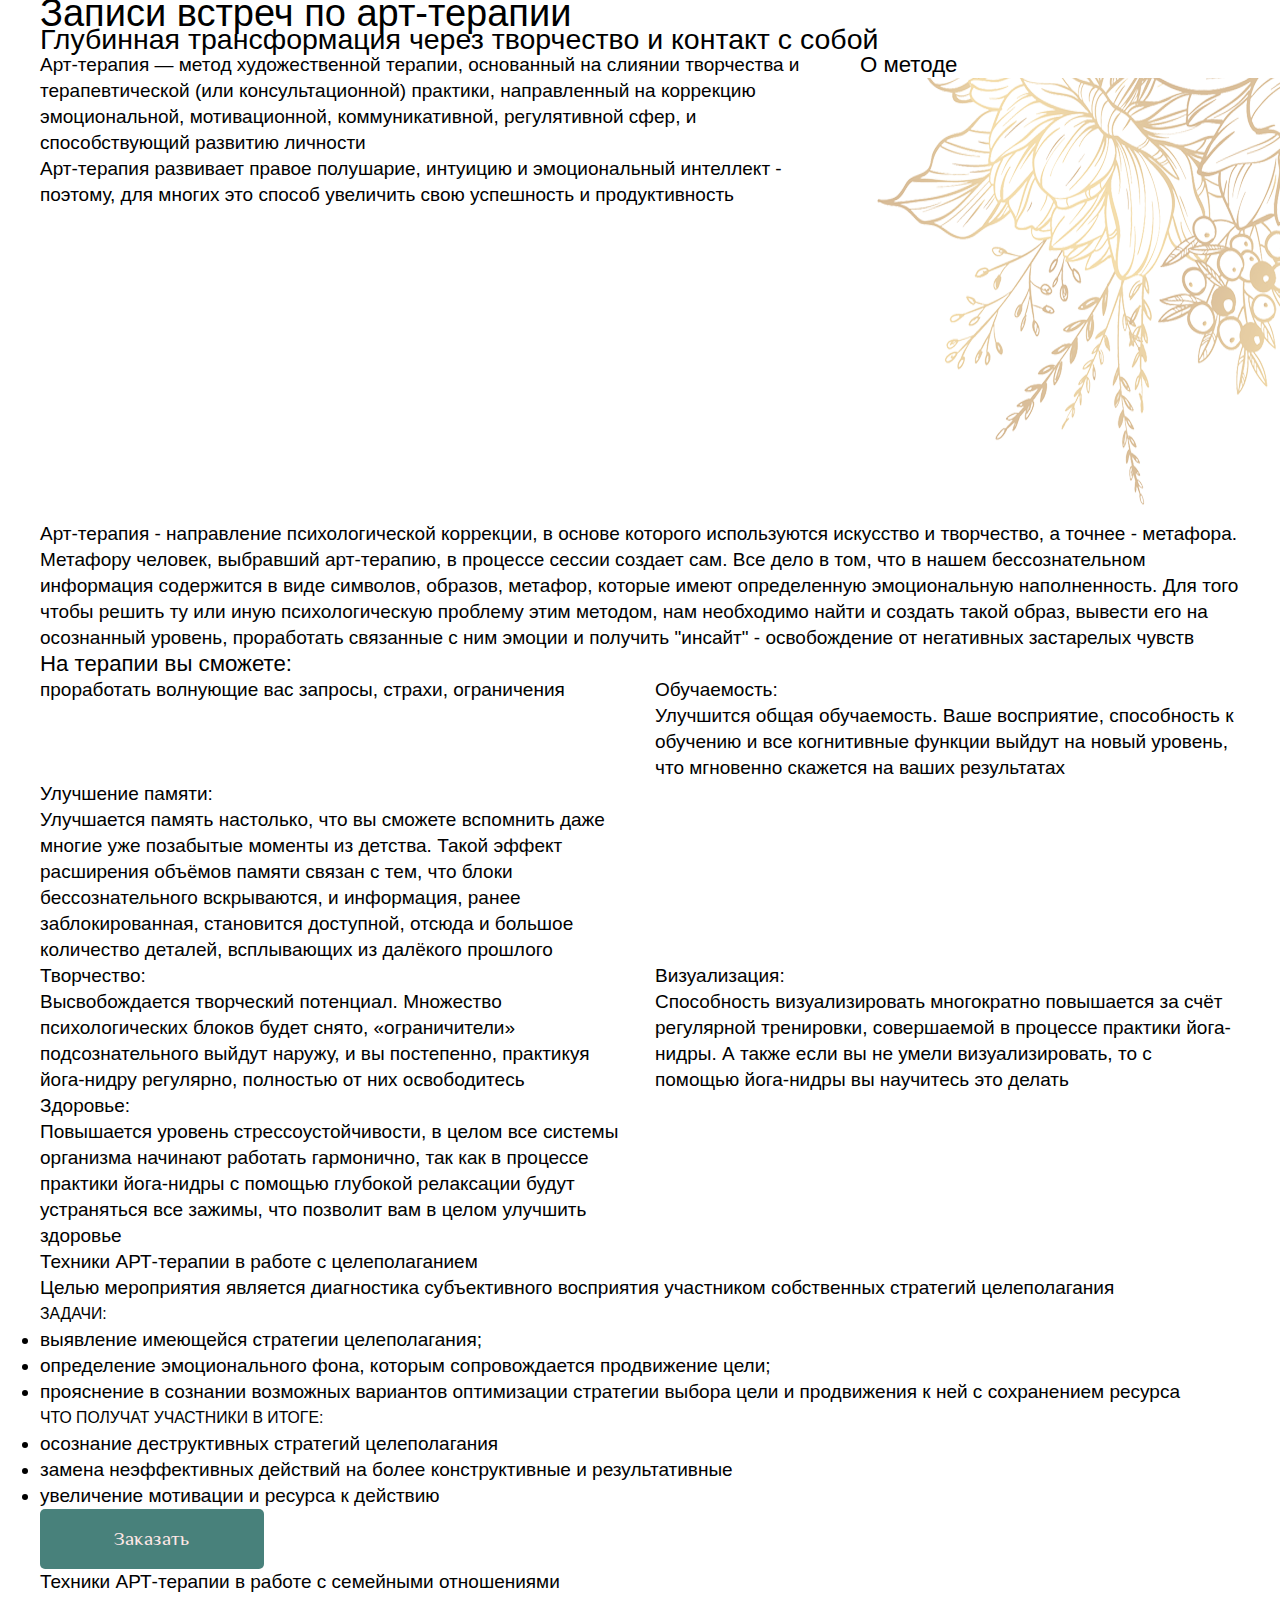
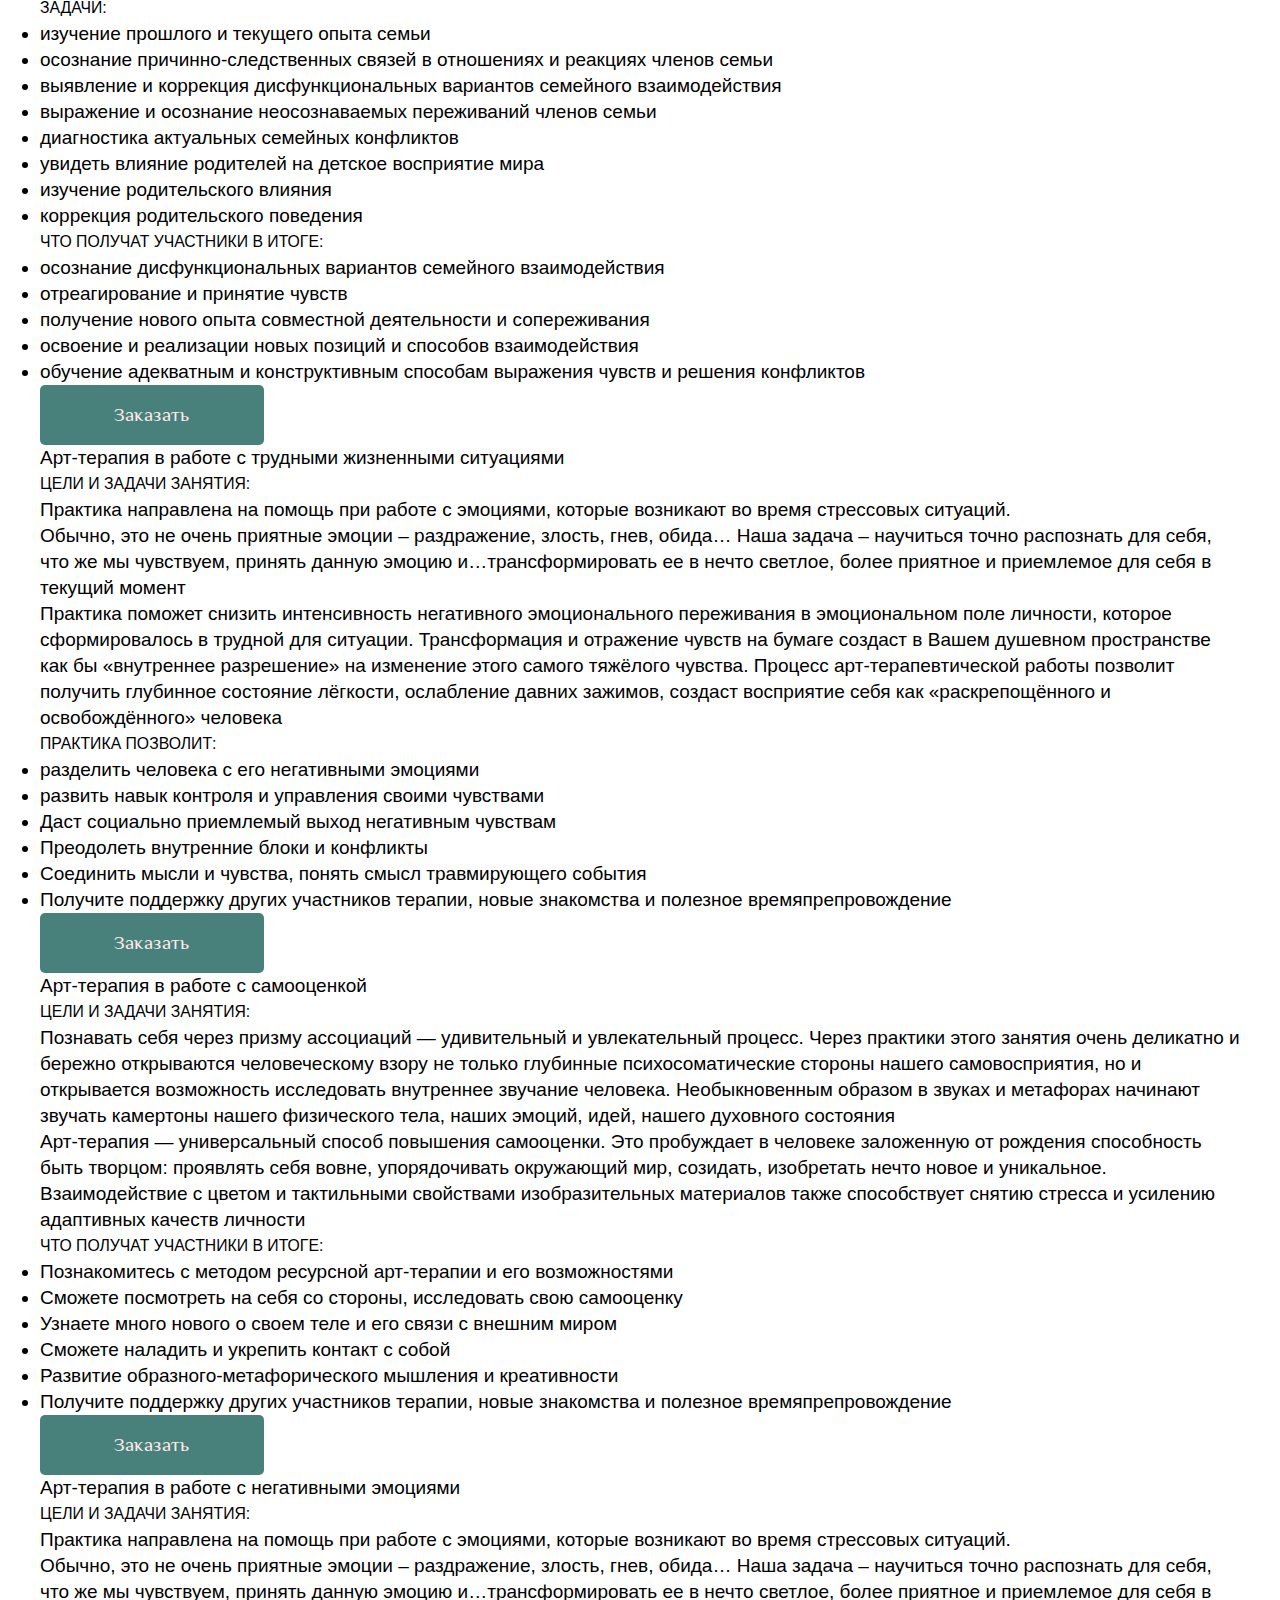
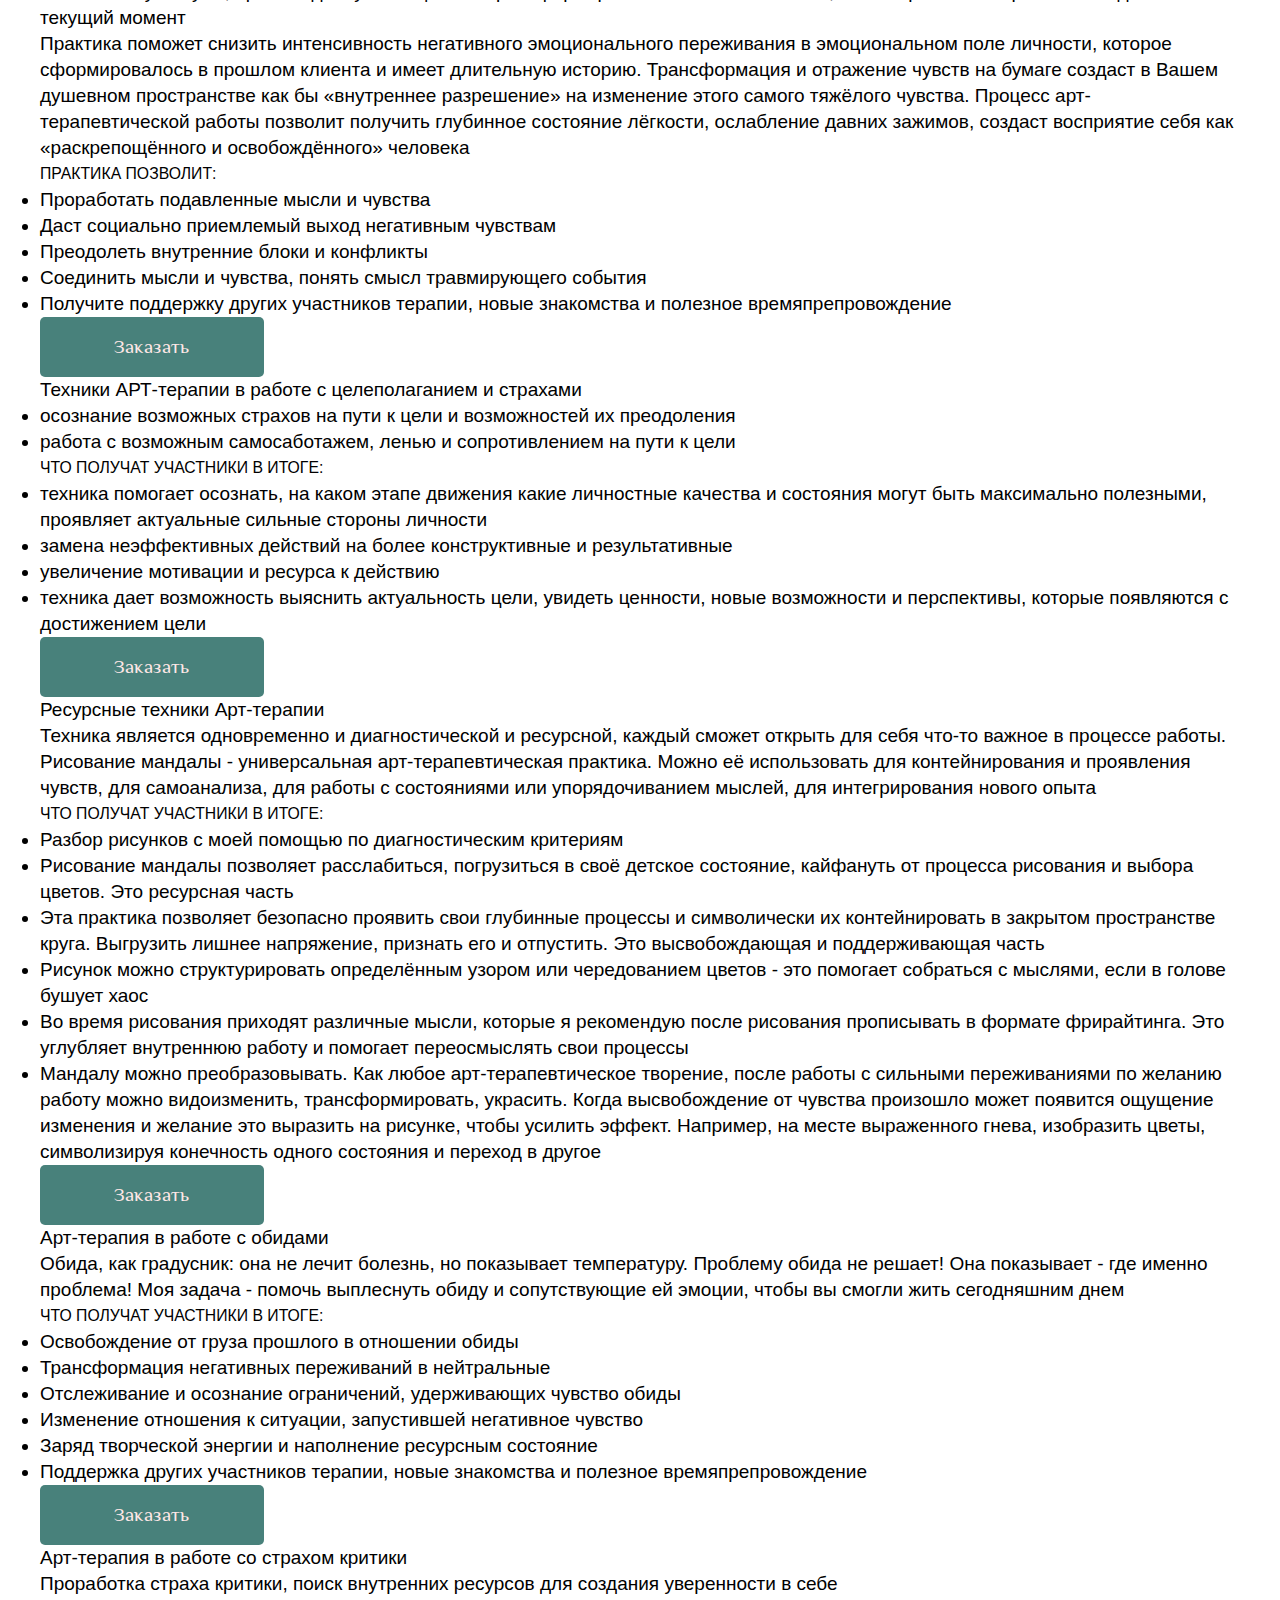
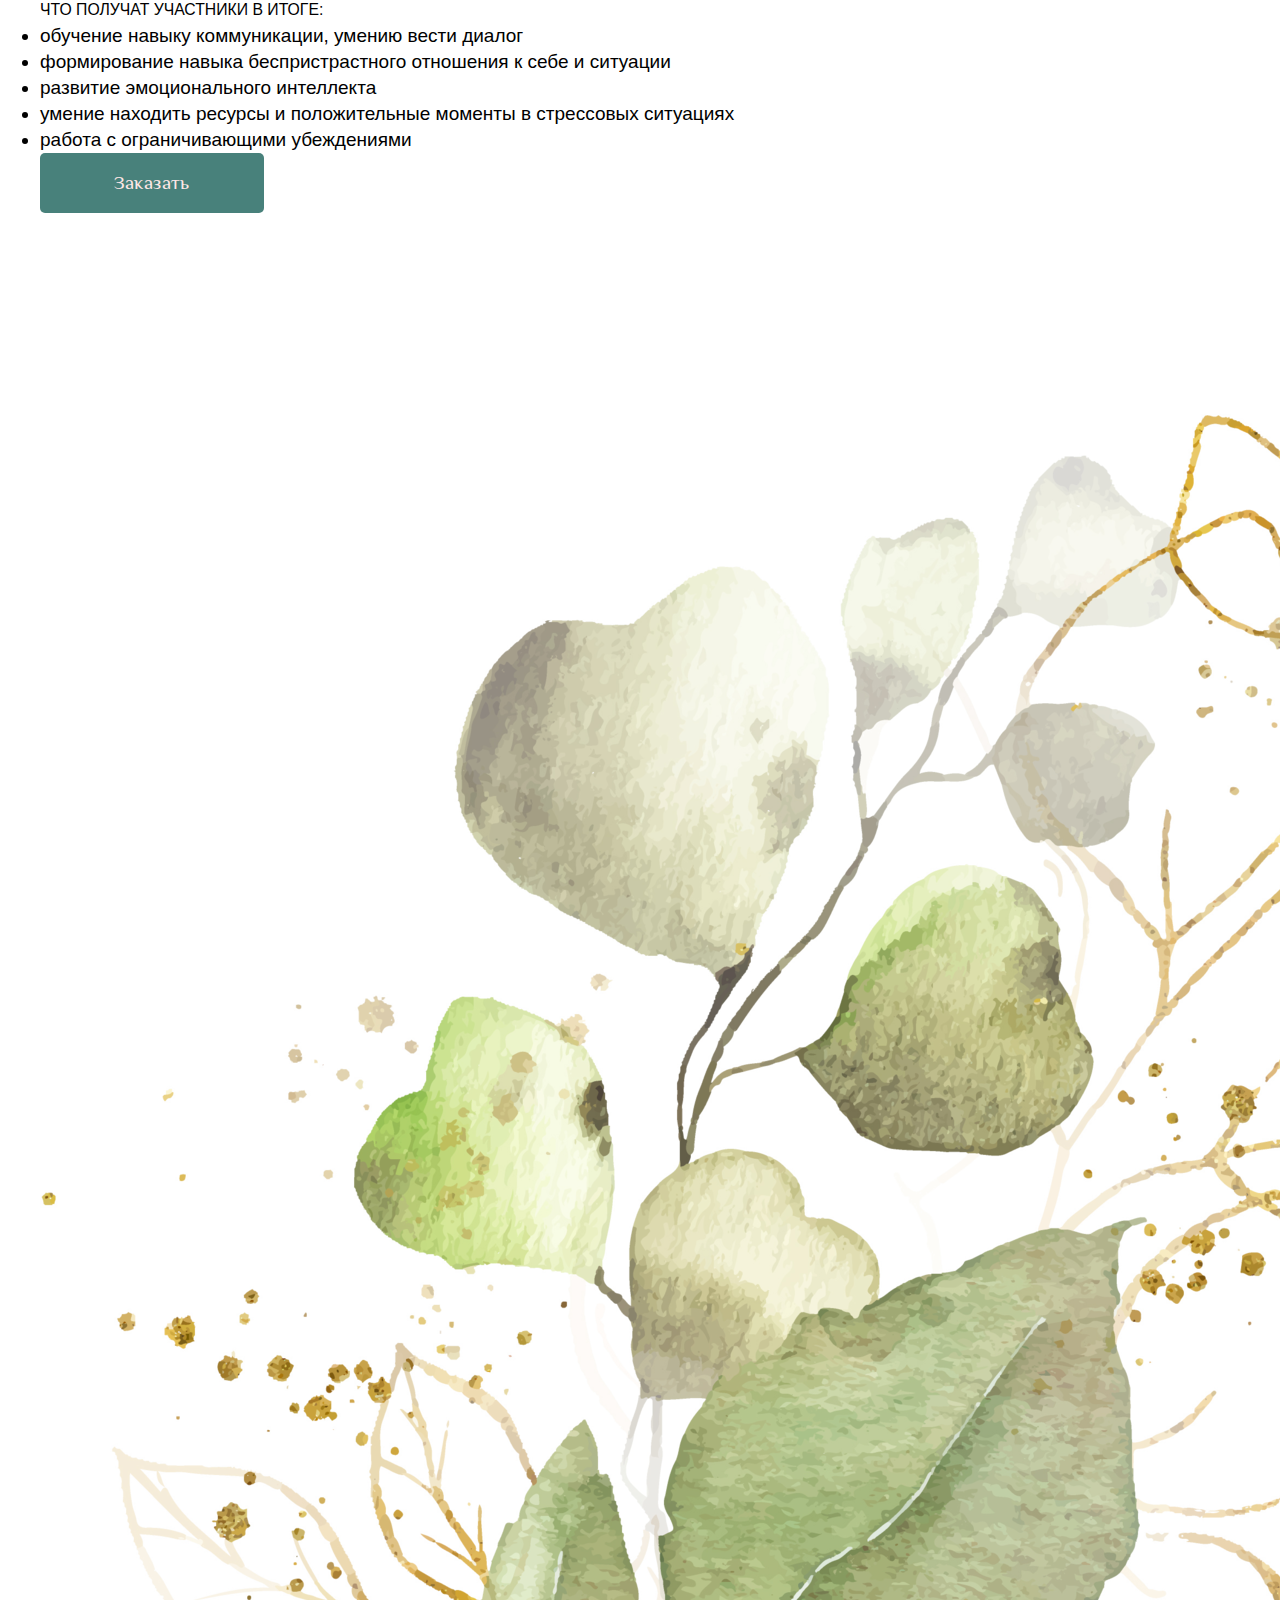
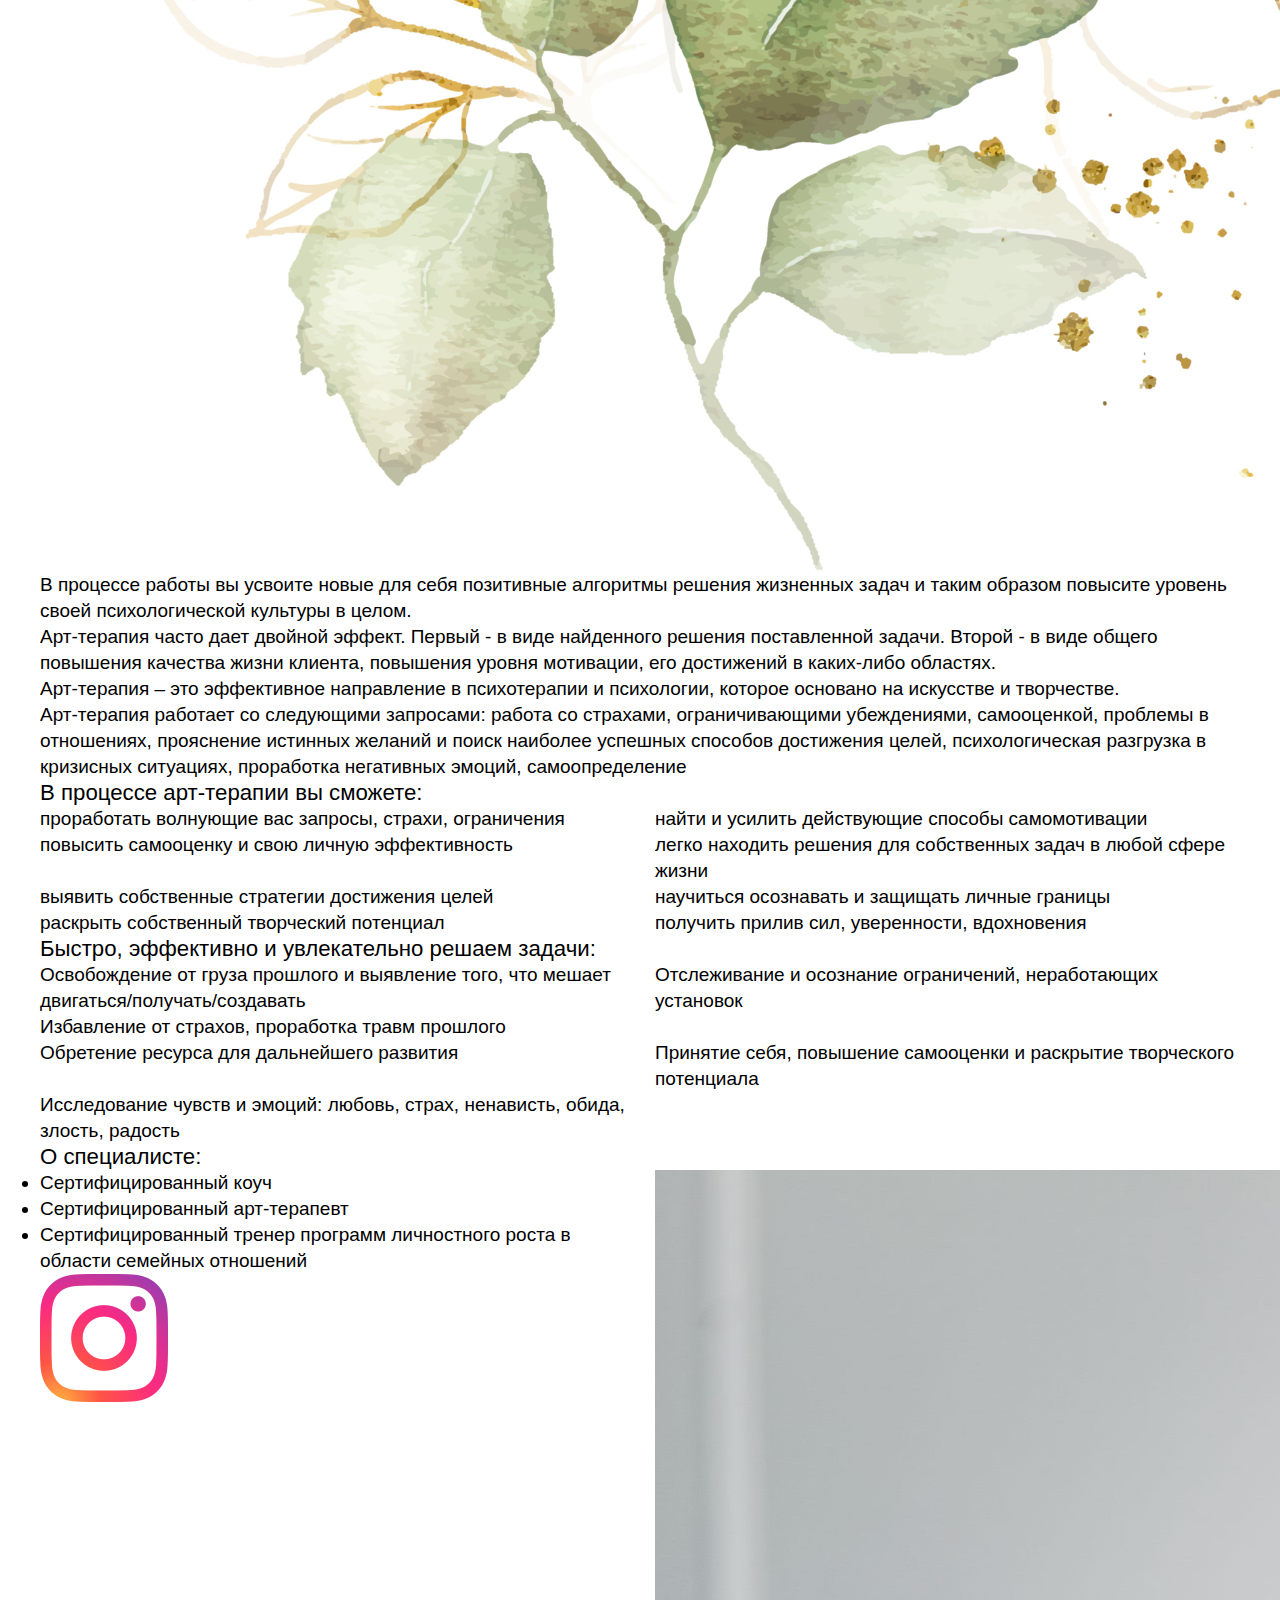
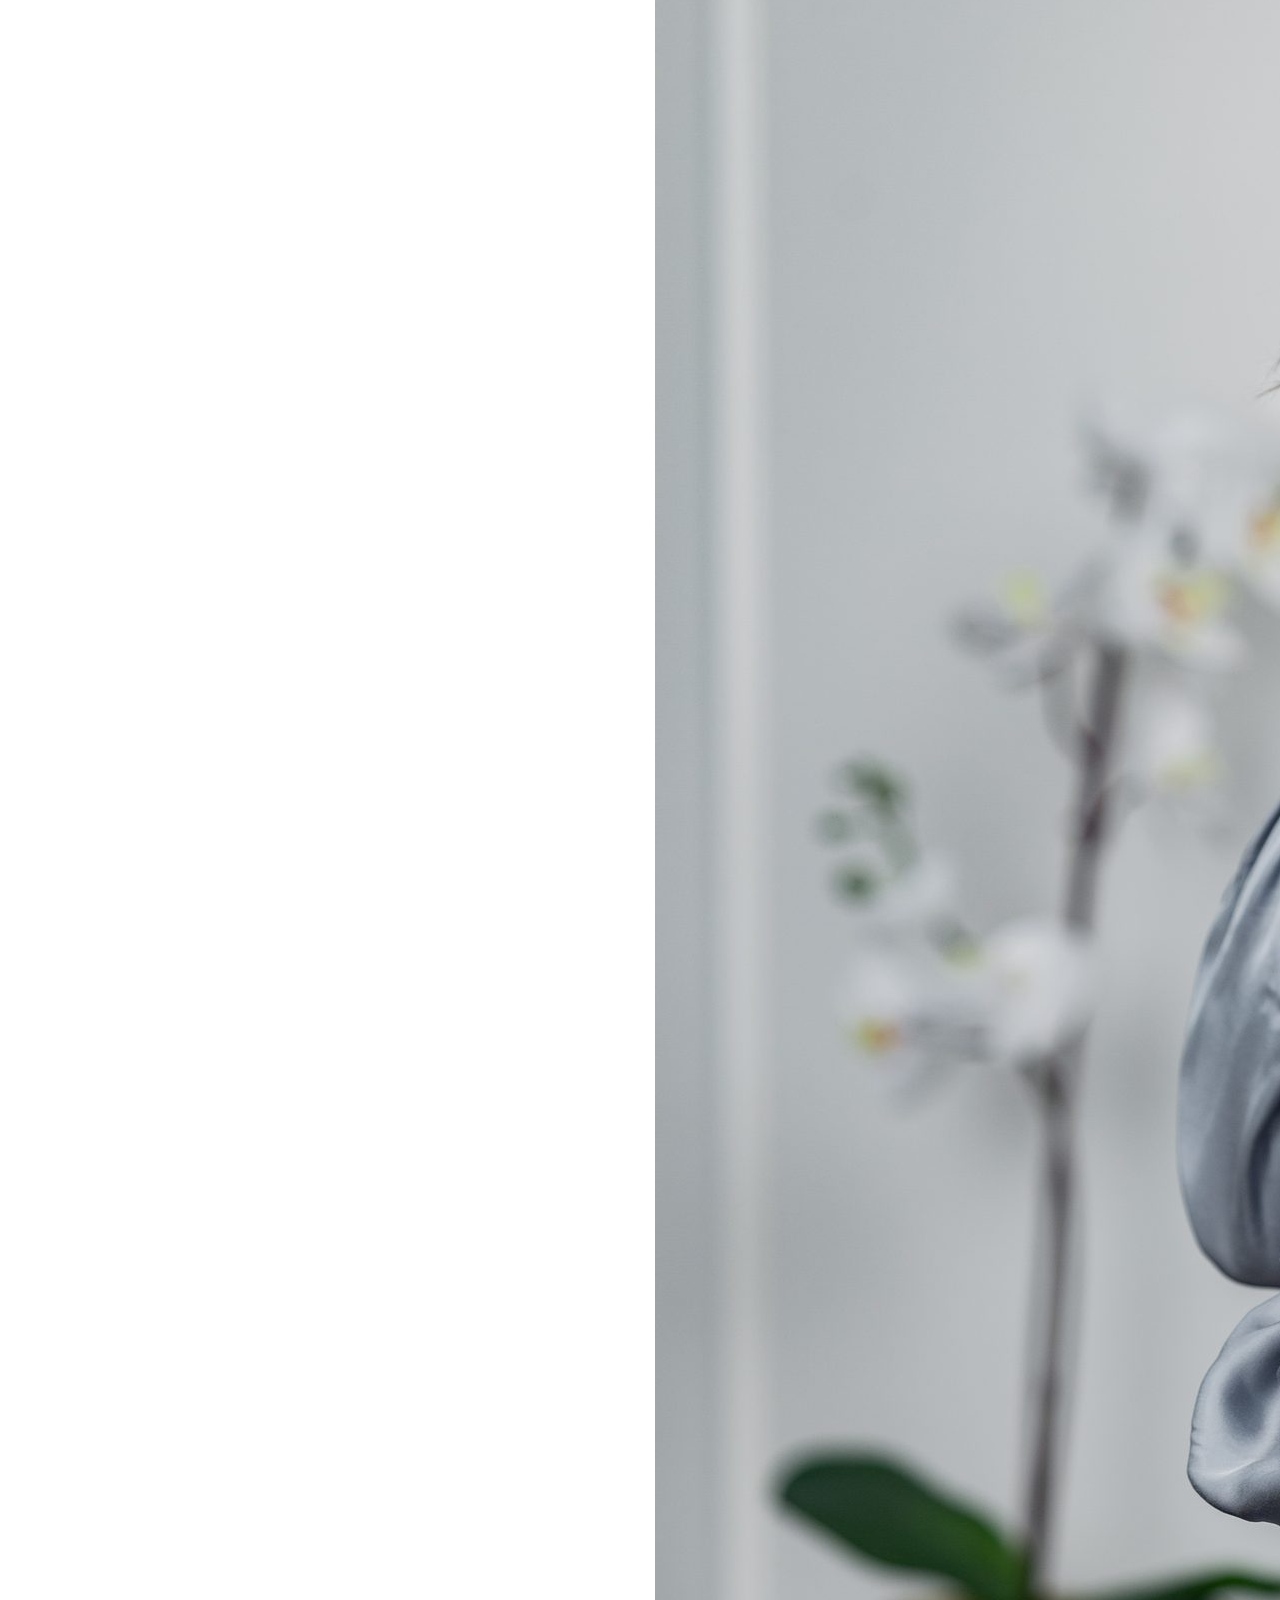
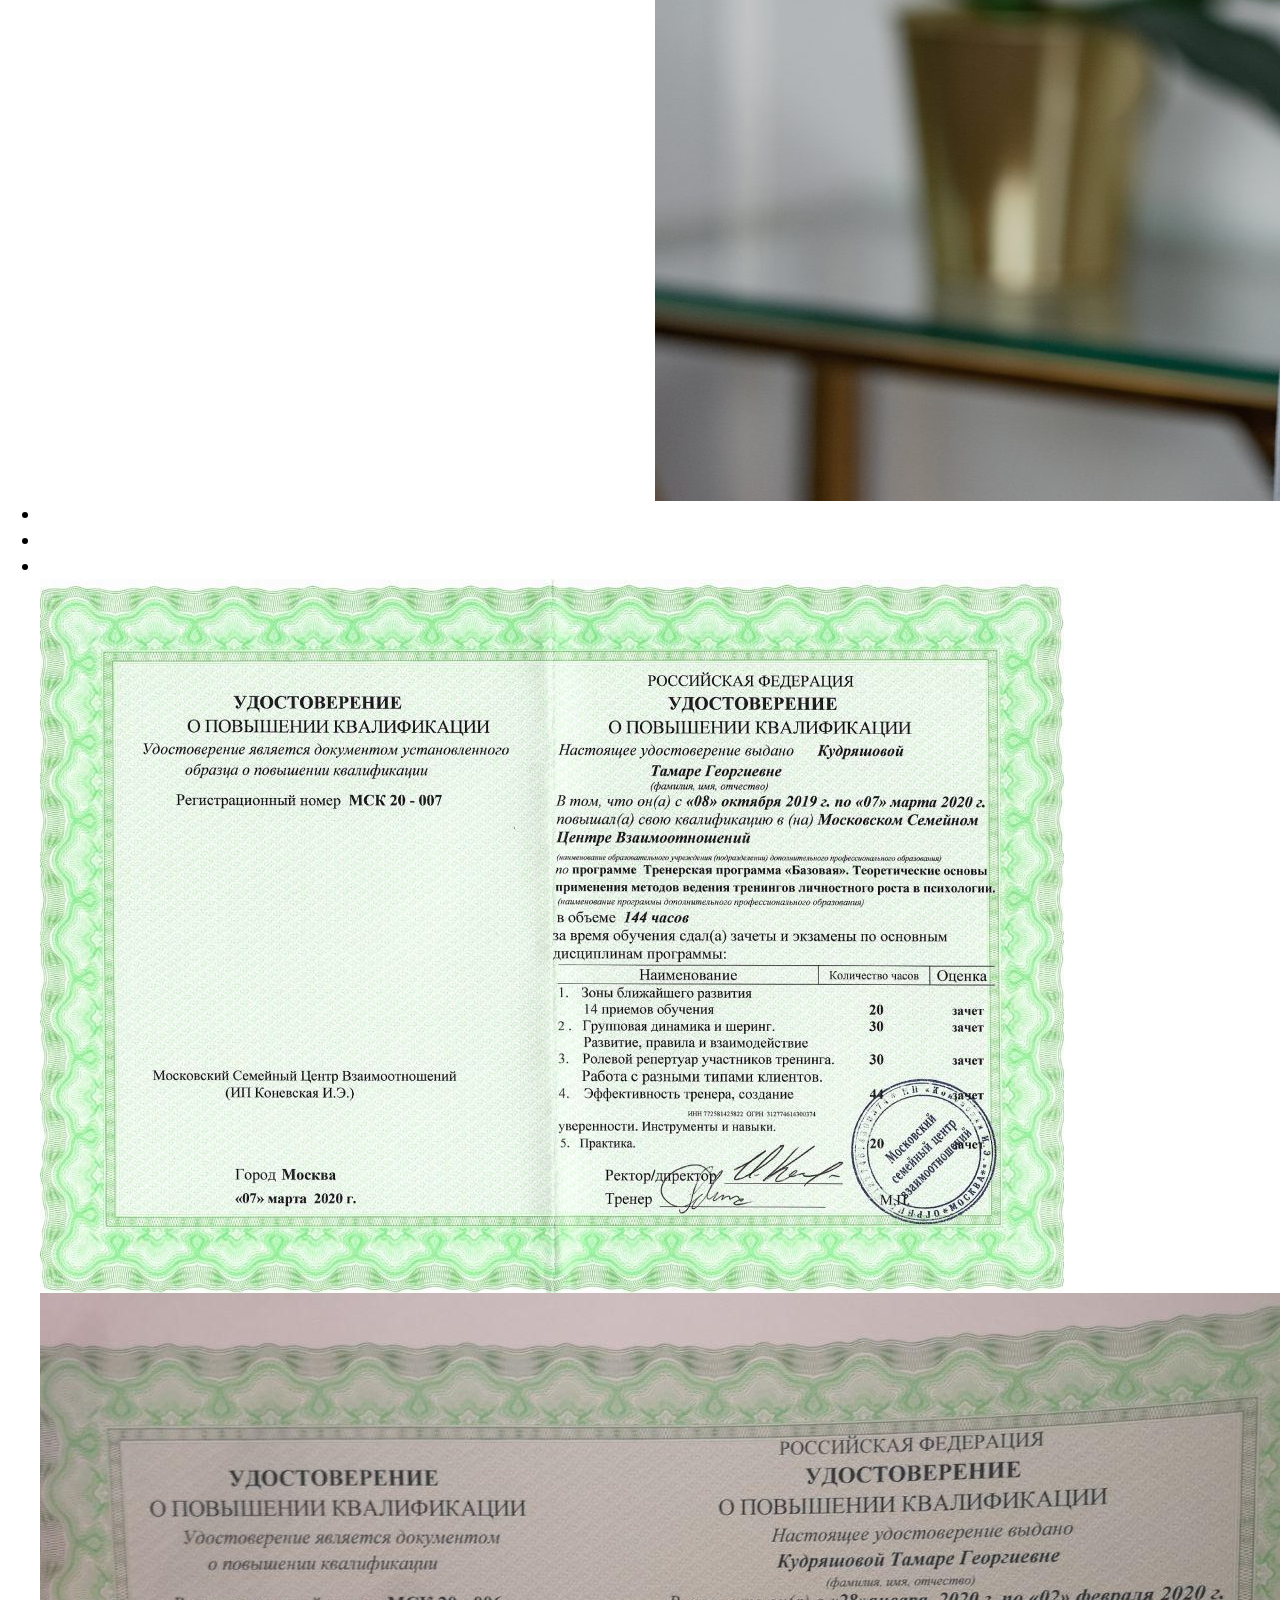
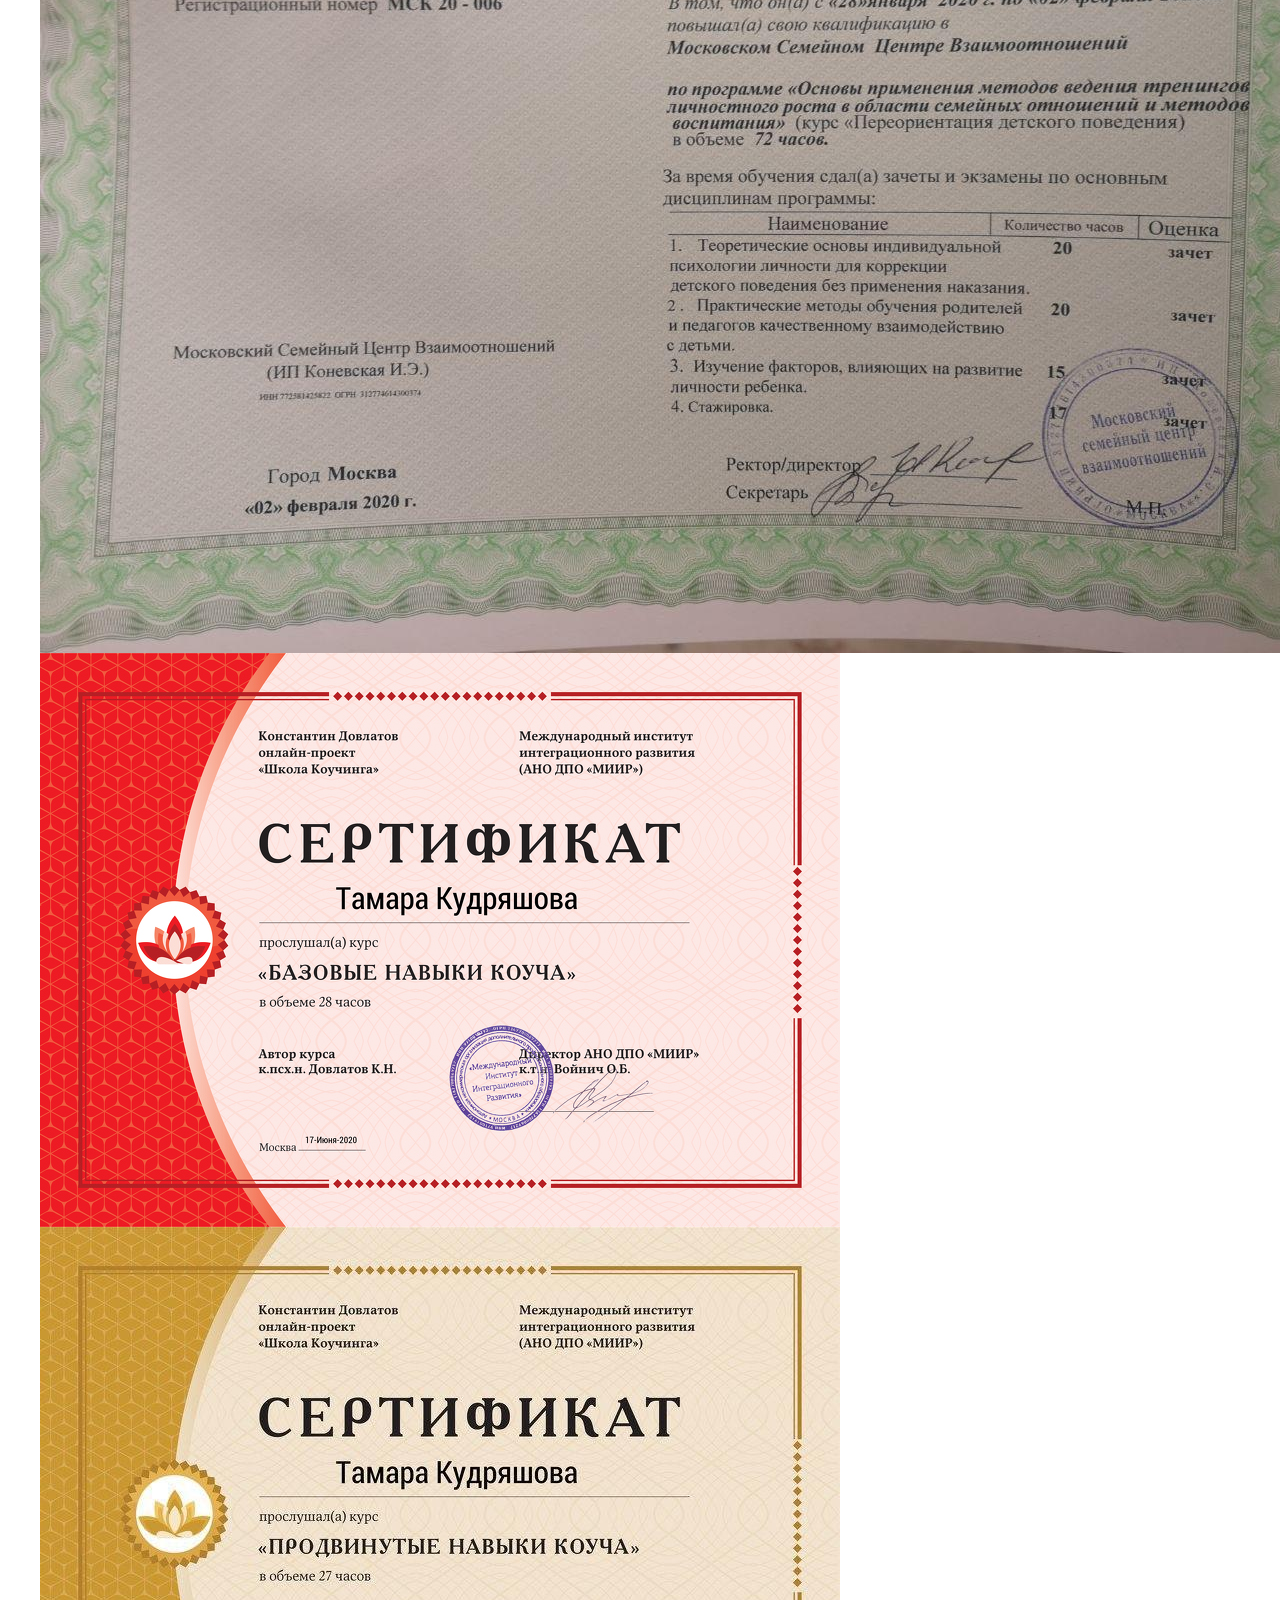
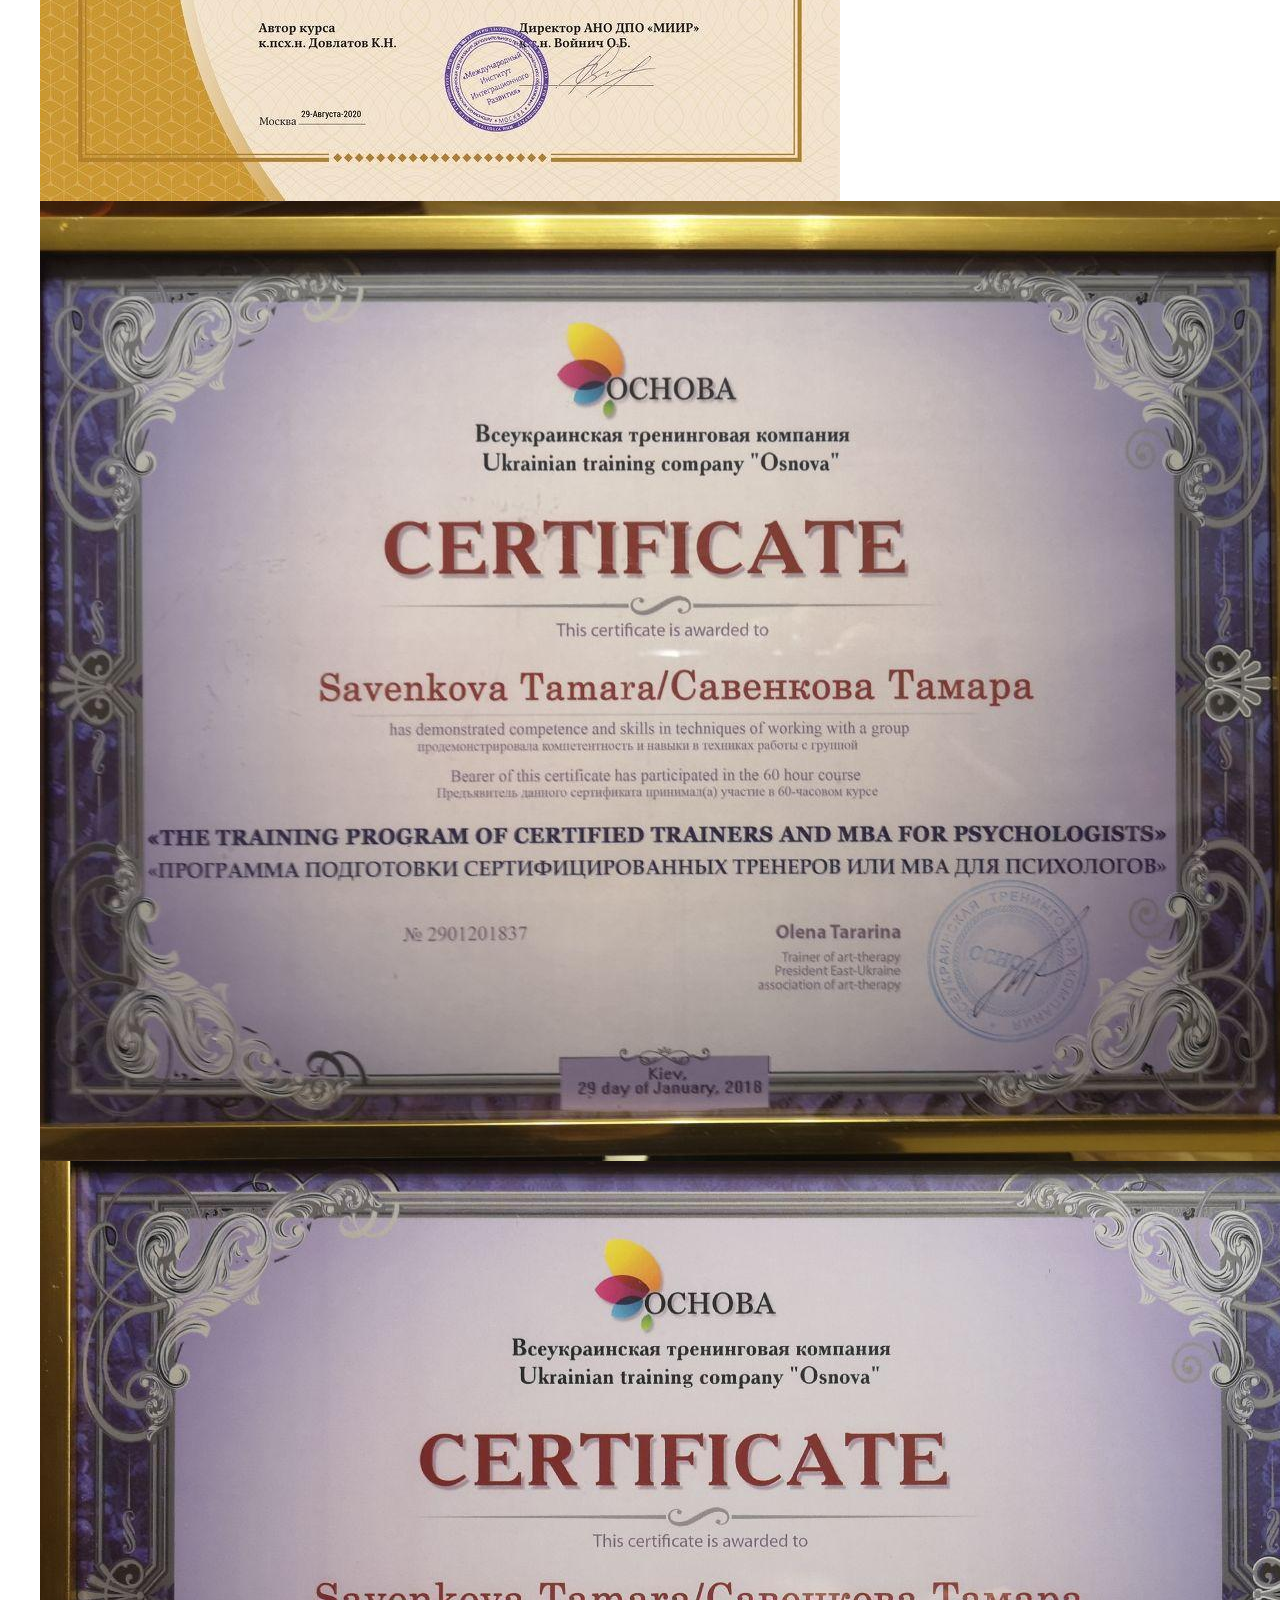
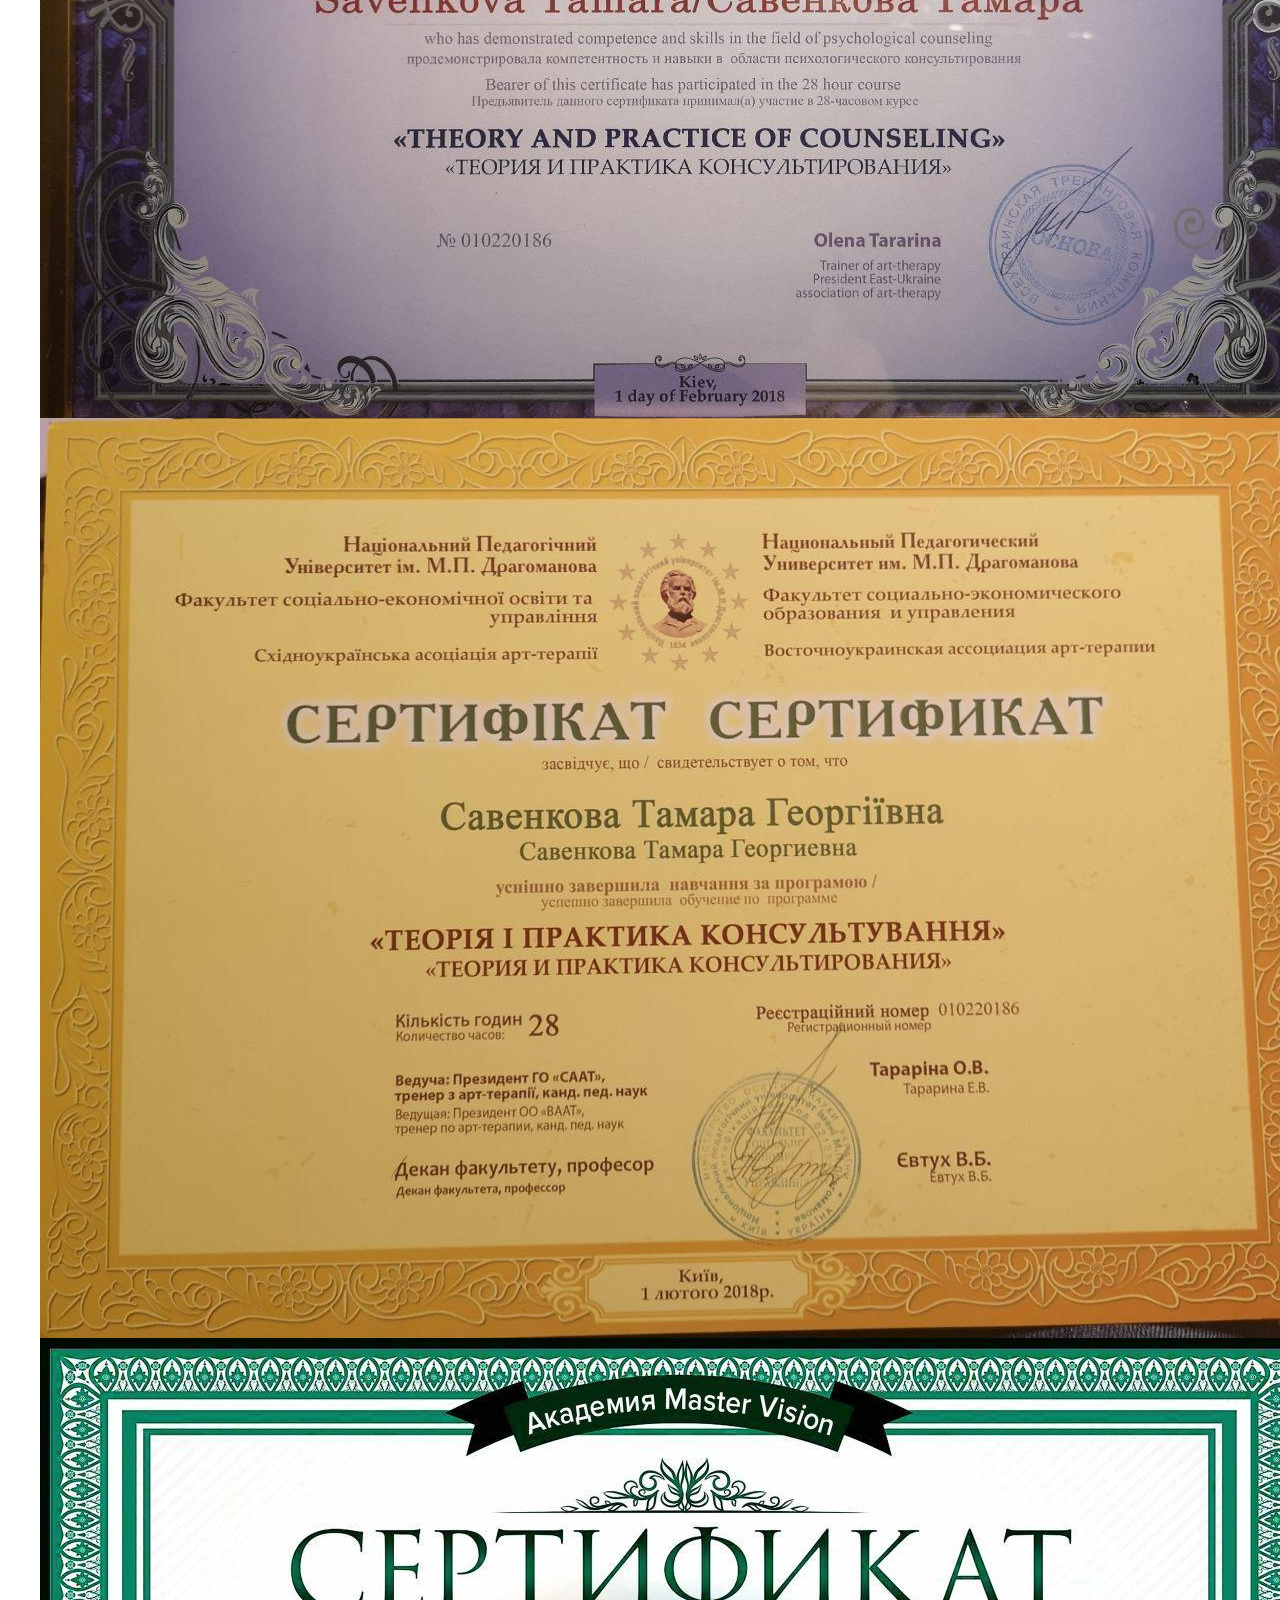
==== index.html @ d58f31d5 "prepearing" ====
<!DOCTYPE html>
<html lang="ru">
  <head>
    <meta charset="UTF-8">
    <meta name="viewport" content="width=device-width, initial-scale=1.0">
    <meta http-equiv="X-UA-Compatible" content="ie=edge">
    <meta name="referrer" content="no-referrer-when-downgrade">
    <meta property="og:url" content="https://mv-centr.ru/">
    <meta property="og:title" content="«Записи встреч по арт-терапии»">
    <meta property="og:description" content="Глубинная трансформация через творчество и контакт с собой">
    <meta property="og:image" content="https://mv-centr.ru/img/banner.jpg">
    <meta property="fb:app_id" content="257953674358265">
    <meta property="fb: app_id" content="588467178666561">
    <meta name="interkassa-verification" content="6841d602ffc944d88af0b65197d115f2">
    <title>«Записи встреч по арт-терапии». Глубинная трансформация через творчество и контакт с собой</title>
    <link rel="apple-touch-icon" href="favicon.svg">
    <link rel="apple-touch-icon" sizes="76x76" href="favicon.svg">
    <link rel="apple-touch-icon" sizes="120x120" href="favicon.svg">
    <link rel="apple-touch-icon" sizes="152x152" href="favicon.svg">
    <link rel="icon" type="image/x-icon" href="favicon.ico">
    <link rel="shortcut icon" type="image/x-icon" href="favicon.png">
    <link rel="stylesheet" href="css/styles.min.css">
    <!-- AutoWebOffice counter -->
    <script type="text/javascript">if (awoUtmData === undefined) {var awoUtmData = awoUtmData || {};awoUtmData['subdomain'] = 'mvcentr';(function() {var d = document.createElement('script'); d.type = 'text/javascript'; d.async = true;d.src = ('https:' == document.location.protocol ? 'https://' : 'http://') + 'mvcentr.autoweboffice.ru/js/utm.js';var s = document.getElementsByTagName('script')[0]; s.parentNode.insertBefore(d, s);})();}</script>
    <!-- /AutoWebOffice counter -->
    <!-- Global site tag (gtag.js) - Google Analytics -->
    <script async src="https://www.googletagmanager.com/gtag/js?id=UA-130434463-1"></script>
    <script>window.dataLayer = window.dataLayer || []; function gtag(){dataLayer.push(arguments);} gtag('js', new Date()); gtag('config', 'UA-130434463-1');</script>
     <!-- Facebook Pixel Code -->
    <script>!function(f,b,e,v,n,t,s){if(f.fbq)return;n=f.fbq=function(){n.callMethod?n.callMethod.apply(n,arguments):n.queue.push(arguments)};if(!f._fbq)f._fbq=n;n.push=n;n.loaded=!0;n.version='2.0';n.queue=[];t=b.createElement(e);t.async=!0;t.src=v;s=b.getElementsByTagName(e)[0];s.parentNode.insertBefore(t,s)}(window,document,'script','https://connect.facebook.net/en_US/fbevents.js');fbq('init', '133020724701579');fbq('track', 'PageView');</script>
    <noscript><img height="1" width="1" style="display:none" src="https://www.facebook.com/tr?id=133020724701579&ev=PageView&noscript=1"></noscript>
    <!-- End Facebook Pixel Code -->
    <!-- Put this script tag to the <head> of your page -->
    <script type="text/javascript" src="https://vk.com/js/api/openapi.js?167"></script>
    <script type="text/javascript">VK.init({apiId: 7324995, onlyWidgets: true});</script>
  </head>
  <body>
    <!-- Yandex.Metrika counter -->
    <script type="text/javascript">(function(m,e,t,r,i,k,a){m[i]=m[i]||function(){(m[i].a=m[i].a||[]).push(arguments)}; m[i].l=1*new Date();k=e.createElement(t),a=e.getElementsByTagName(t)[0],k.async=1,k.src=r,a.parentNode.insertBefore(k,a)}) (window, document, "script", "https://mc.yandex.ru/metrika/tag.js", "ym"); window.mainMetrikaId = 56399242; ym(window.mainMetrikaId , "init", { clickmap:true, trackLinks:true, accurateTrackBounce:true, webvisor:true,ecommerce:"dataLayer"});</script>
    <noscript>
      <div><img src="https://mc.yandex.ru/watch/56399242" style="position:absolute; left:-9999px;" alt=""></div>
    </noscript><!-- /Yandex.Metrika counter -->
    <div class="wrapper">
      <section id="main">
        <div class="container">
          <div class="main-info">
            <h1 class="main-title">Записи встреч по арт-терапии</h1>
            <h2 class="main-subtitle">Глубинная трансформация через творчество и контакт с собой</h2><a class="down" href="#about"></a>
          </div>
        </div>
      </section>
      <section id="about">
        <div class="container">
          <div class="row">
            <div class="col-md-4 col-md-push-8">
              <div class="about-title-set">
                <h3 class="about-set-title">О методе</h3><img class="about-set-img" src="img/images/about.png" alt="Цветочки"/>
              </div>
            </div>
            <div class="col-md-8 col-md-pull-4">
              <p class="general-text"><span>Арт-терапия </span>— метод художественной терапии, основанный на слиянии творчества и терапевтической (или консультационной) практики, направленный на коррекцию эмоциональной, мотивационной, коммуникативной, регулятивной сфер, и способствующий развитию личности</p>
              <p class="general-text">Арт-терапия развивает правое полушарие, интуицию и эмоциональный интеллект - поэтому, для многих это способ увеличить свою успешность и продуктивность</p>
            </div>
          </div>
          <div class="row">
            <div class="col-md-12">
              <p class="general-text">Арт-терапия - направление психологической коррекции, в основе которого используются искусство и творчество, а точнее - метафора. Метафору человек, выбравший арт-терапию, в процессе сессии создает сам. Все дело в том, что в нашем бессознательном информация содержится в виде символов, образов, метафор, которые имеют определенную эмоциональную наполненность. Для того чтобы решить ту или иную психологическую проблему этим методом, нам необходимо найти и создать такой образ, вывести его на осознанный уровень, проработать связанные с ним эмоции и получить "инсайт" - освобождение от негативных застарелых чувств</p>
            </div>
          </div>
        </div>
      </section>
      <section id="can">
        <div class="container">
          <h3 class="general-title">На терапии вы сможете:</h3>
          <div class="row">
                  <div class="col-md-6">
                    <div class="can-item can-item-1">
                      <p class="can-item-text">проработать волнующие вас запросы, страхи, ограничения</p>
                    </div>
                  </div>
                  <div class="col-md-6">
                    <div class="can-item can-item-2">
                      <h4 class="can-item">Обучаемость:</h4>
                      <p class="can-item-text">Улучшится общая обучаемость. Ваше восприятие, способность к обучению и все когнитивные функции выйдут на новый уровень, что мгновенно скажется на ваших результатах</p>
                    </div>
                  </div>
                  <div class="col-md-6">
                    <div class="can-item can-item-3">
                      <h4 class="can-item">Улучшение памяти:</h4>
                      <p class="can-item-text">Улучшается память настолько, что вы сможете вспомнить даже многие уже позабытые моменты из детства. Такой эффект расширения объёмов памяти связан с тем, что блоки бессознательного вскрываются, и информация, ранее заблокированная, становится доступной, отсюда и большое количество деталей, всплывающих из далёкого прошлого</p>
                    </div>
                  </div>
          </div>
          <div class="row">
                  <div class="col-md-6">
                    <div class="can-item can-item-4">
                      <h4 class="can-item">Творчество:</h4>
                      <p class="can-item-text">Высвобождается творческий потенциал. Множество психологических блоков будет снято, «ограничители» подсознательного выйдут наружу, и вы постепенно, практикуя йога-нидру регулярно, полностью от них освободитесь</p>
                    </div>
                  </div>
                  <div class="col-md-6">
                    <div class="can-item can-item-5">
                      <h4 class="can-item">Визуализация:</h4>
                      <p class="can-item-text">Способность визуализировать многократно повышается за счёт регулярной тренировки, совершаемой в процессе практики йога-нидры. А также если вы не умели визуализировать, то с помощью йога-нидры вы научитесь это делать</p>
                    </div>
                  </div>
                  <div class="col-md-6">
                    <div class="can-item can-item-6">
                      <h4 class="can-item">Здоровье:</h4>
                      <p class="can-item-text">Повышается уровень стрессоустойчивости, в целом все системы организма начинают работать гармонично, так как в процессе практики йога-нидры с помощью глубокой релаксации будут устраняться все зажимы, что позволит вам в целом улучшить здоровье</p>
                    </div>
                  </div>
          </div>
          <div class="can-acc">
            <div class="can-acc-item">
              <h4 class="can-acc-item-button">Техники АРТ-терапии в работе с целеполаганием </h4>
              <div class="can-acc-item-info">
                <p class="general-text">Целью мероприятия является диагностика субъективного восприятия участником собственных стратегий целеполагания</p>
                <h5 class="can-acc-item-info-title">ЗАДАЧИ:</h5>
                <ul class="general-item">
                  <li>выявление имеющейся стратегии целеполагания;</li>
                  <li>определение эмоционального фона, которым сопровождается продвижение цели;</li>
                  <li>прояснение в сознании возможных вариантов оптимизации стратегии выбора цели и продвижения к ней с сохранением ресурса</li>
                </ul>
                <h5 class="can-acc-item-info-title">ЧТО ПОЛУЧАТ УЧАСТНИКИ В ИТОГЕ:</h5>
                <ul class="general-item">
                  <li>осознание деструктивных стратегий целеполагания</li>
                  <li>замена неэффективных действий на более конструктивные и результативные</li>
                  <li>увеличение мотивации и ресурса к действию</li>
                </ul><a class="button" href="https://shop.mv-centr.ru/?r=ordering/cart/as1&id=615&clean=true&lg=ru" target="_blank">Заказать</a>
              </div>
            </div>
            <div class="can-acc-item">
              <h4 class="can-acc-item-button">Техники АРТ-терапии в работе с семейными отношениями </h4>
              <div class="can-acc-item-info">
                <h5 class="can-acc-item-info-title">ЗАДАЧИ:</h5>
                <ul class="general-item">
                  <li>изучение прошлого и текущего опыта семьи</li>
                  <li>осознание причинно-следственных связей в отношениях и реакциях членов семьи</li>
                  <li>выявление и коррекция дисфункциональных вариантов семейного взаимодействия</li>
                  <li>выражение и осознание неосознаваемых переживаний членов семьи</li>
                  <li>диагностика актуальных семейных конфликтов</li>
                  <li>увидеть влияние родителей на детское восприятие мира</li>
                  <li>изучение родительского влияния</li>
                  <li>коррекция родительского поведения</li>
                </ul>
                <h5 class="can-acc-item-info-title">ЧТО ПОЛУЧАТ УЧАСТНИКИ В ИТОГЕ:</h5>
                <ul class="general-item">
                  <li>осознание дисфункциональных вариантов семейного взаимодействия</li>
                  <li>отреагирование и принятие чувств</li>
                  <li>получение нового опыта совместной деятельности и сопереживания</li>
                  <li>освоение и реализации новых позиций и способов взаимодействия</li>
                  <li>обучение адекватным и конструктивным способам выражения чувств и решения конфликтов</li>
                </ul><a class="button" href="https://shop.mv-centr.ru/?r=ordering/cart/as1&id=614&clean=true&lg=ru" target="_blank">Заказать</a>
              </div>
            </div>
            <div class="can-acc-item">
              <h4 class="can-acc-item-button">Арт-терапия в работе с трудными жизненными ситуациями </h4>
              <div class="can-acc-item-info">
                <h5 class="can-acc-item-info-title">ЦЕЛИ И ЗАДАЧИ ЗАНЯТИЯ:</h5>
                <p class="general-text">Практика направлена на помощь при работе с эмоциями, которые возникают во время стрессовых ситуаций.</p>
                <p class="general-text">Обычно, это не очень приятные эмоции – раздражение, злость, гнев, обида… Наша задача – научиться точно распознать для себя, что же мы чувствуем, принять данную эмоцию и…трансформировать ее в нечто светлое, более приятное и приемлемое для себя в текущий момент</p>
                <p class="general-text">Практика поможет снизить интенсивность негативного эмоционального переживания в эмоциональном поле личности, которое сформировалось в трудной для ситуации. Трансформация и отражение чувств на бумаге создаст в Вашем душевном пространстве как бы «внутреннее разрешение» на изменение этого самого тяжёлого чувства. Процесс арт-терапевтической работы позволит получить глубинное состояние лёгкости, ослабление давних зажимов, создаст восприятие себя как «раскрепощённого и освобождённого» человека</p>
                <h5 class="can-acc-item-info-title">ПРАКТИКА ПОЗВОЛИТ:</h5>
                <ul class="general-item">
                  <li>разделить человека с его негативными эмоциями</li>
                  <li>развить навык контроля и управления своими чувствами</li>
                  <li>Даст социально приемлемый выход негативным чувствам</li>
                  <li>Преодолеть внутренние блоки и конфликты</li>
                  <li>Соединить мысли и чувства, понять смысл травмирующего события</li>
                  <li>Получите поддержку других участников терапии, новые знакомства и полезное времяпрепровождение</li>
                </ul><a class="button" href="https://shop.mv-centr.ru/?r=ordering/cart/as1&id=613&clean=true&lg=ru" target="_blank">Заказать</a>
              </div>
            </div>
            <div class="can-acc-item">
              <h4 class="can-acc-item-button">Арт-терапия в работе с самооценкой </h4>
              <div class="can-acc-item-info">
                <h5 class="can-acc-item-info-title">ЦЕЛИ И ЗАДАЧИ ЗАНЯТИЯ:</h5>
                <p class="general-text">Познавать себя через призму ассоциаций — удивительный и увлекательный процесс. Через практики этого занятия очень деликатно и бережно открываются человеческому взору не только глубинные психосоматические стороны нашего самовосприятия, но и открывается возможность исследовать внутреннее звучание человека. Необыкновенным образом в звуках и метафорах начинают звучать камертоны нашего физического тела, наших эмоций, идей, нашего духовного состояния</p>
                <p class="general-text">Арт-терапия — универсальный способ повышения самооценки. Это пробуждает в человеке заложенную от рождения способность быть творцом: проявлять себя вовне, упорядочивать окружающий мир, созидать, изобретать нечто новое и уникальное. Взаимодействие с цветом и тактильными свойствами изобразительных материалов также способствует снятию стресса и усилению адаптивных качеств личности </p>
                <h5 class="can-acc-item-info-title">ЧТО ПОЛУЧАТ УЧАСТНИКИ В ИТОГЕ:</h5>
                <ul class="general-item">
                  <li>Познакомитесь с методом ресурсной арт-терапии и его возможностями</li>
                  <li>Сможете посмотреть на себя со стороны, исследовать свою самооценку</li>
                  <li>Узнаете много нового о своем теле и его связи с внешним миром</li>
                  <li>Сможете наладить и укрепить контакт с собой</li>
                  <li>Развитие образного-метафорического мышления и креативности</li>
                  <li>Получите поддержку других участников терапии, новые знакомства и полезное времяпрепровождение</li>
                </ul><a class="button" href="https://shop.mv-centr.ru/?r=ordering/cart/as1&id=612&clean=true&lg=ru" target="_blank">Заказать</a>
              </div>
            </div>
            <div class="can-acc-item">
              <h4 class="can-acc-item-button">Арт-терапия в работе с негативными эмоциями </h4>
              <div class="can-acc-item-info">
                <h5 class="can-acc-item-info-title">ЦЕЛИ И ЗАДАЧИ ЗАНЯТИЯ:</h5>
                <p class="general-text">Практика направлена на помощь при работе с эмоциями, которые возникают во время стрессовых ситуаций.</p>
                <p class="general-text">Обычно, это не очень приятные эмоции – раздражение, злость, гнев, обида… Наша задача – научиться точно распознать для себя, что же мы чувствуем, принять данную эмоцию и…трансформировать ее в нечто светлое, более приятное и приемлемое для себя в текущий момент</p>
                <p class="general-text">Практика поможет снизить интенсивность негативного эмоционального переживания в эмоциональном поле личности, которое сформировалось в прошлом клиента и имеет длительную историю. Трансформация и отражение чувств на бумаге создаст в Вашем душевном пространстве как бы «внутреннее разрешение» на изменение этого самого тяжёлого чувства. Процесс арт-терапевтической работы позволит получить глубинное состояние лёгкости, ослабление давних зажимов, создаст восприятие себя как «раскрепощённого и освобождённого» человека</p>
                <h5 class="can-acc-item-info-title">ПРАКТИКА ПОЗВОЛИТ:</h5>
                <ul class="general-item">
                  <li>Проработать подавленные мысли и чувства</li>
                  <li>Даст социально приемлемый выход негативным чувствам</li>
                  <li>Преодолеть внутренние блоки и конфликты</li>
                  <li>Соединить мысли и чувства, понять смысл травмирующего события</li>
                  <li>Получите поддержку других участников терапии, новые знакомства и полезное времяпрепровождение</li>
                </ul><a class="button" href="https://shop.mv-centr.ru/?r=ordering/cart/as1&id=611&clean=true&lg=ru" target="_blank">Заказать</a>
              </div>
            </div>
            <div class="can-acc-item">
              <h4 class="can-acc-item-button">Техники АРТ-терапии в работе с целеполаганием и страхами </h4>
              <div class="can-acc-item-info">
                <ul class="general-item">
                  <li>осознание возможных страхов на пути к цели и возможностей их преодоления</li>
                  <li>работа с возможным самосаботажем, ленью и сопротивлением на пути к цели</li>
                </ul>
                <h5 class="can-acc-item-info-title">ЧТО ПОЛУЧАТ УЧАСТНИКИ В ИТОГЕ:</h5>
                <ul class="general-item">
                  <li>техника помогает осознать, на каком этапе движения какие личностные качества и состояния могут быть максимально полезными, проявляет актуальные сильные стороны личности</li>
                  <li>замена неэффективных действий на более конструктивные и результативные</li>
                  <li>увеличение мотивации и ресурса к действию</li>
                  <li>техника дает возможность выяснить актуальность цели, увидеть ценности, новые возможности и перспективы, которые появляются с достижением цели</li>
                </ul><a class="button" href="https://shop.mv-centr.ru/?r=ordering/cart/as1&id=596&clean=true&lg=ru" target="_blank">Заказать</a>
              </div>
            </div>
            <div class="can-acc-item">
              <h4 class="can-acc-item-button">Ресурсные техники Арт-терапии </h4>
              <div class="can-acc-item-info">
                <p class="general-text">Техника является одновременно и диагностической и ресурсной, каждый сможет открыть для себя что-то важное в процессе работы. Рисование мандалы - универсальная арт-терапевтическая практика. Можно её использовать для контейнирования и проявления чувств, для самоанализа, для работы с состояниями или упорядочиванием мыслей, для интегрирования нового опыта</p>
                <h5 class="can-acc-item-info-title">ЧТО ПОЛУЧАТ УЧАСТНИКИ В ИТОГЕ:</h5>
                <ul class="general-item">
                  <li>Разбор рисунков с моей помощью по диагностическим критериям</li>
                  <li>Рисование мандалы позволяет расслабиться, погрузиться в своё детское состояние, кайфануть от процесса рисования и выбора цветов. Это ресурсная часть</li>
                  <li>Эта практика позволяет безопасно проявить свои глубинные процессы и символически их контейнировать в закрытом пространстве круга. Выгрузить лишнее напряжение, признать его и отпустить. Это высвобождающая и поддерживающая часть</li>
                  <li>Рисунок можно структурировать определённым узором или чередованием цветов - это помогает собраться с мыслями, если в голове бушует хаос</li>
                  <li>Во время рисования приходят различные мысли, которые я рекомендую после рисования прописывать в формате фрирайтинга. Это углубляет внутреннюю работу и помогает переосмыслять свои процессы</li>
                  <li>Мандалу можно преобразовывать. Как любое арт-терапевтическое творение, после работы с сильными переживаниями по желанию работу можно видоизменить, трансформировать, украсить. Когда высвобождение от чувства произошло может появится ощущение изменения и желание это выразить на рисунке, чтобы усилить эффект. Например, на месте выраженного гнева, изобразить цветы, символизируя конечность одного состояния и переход в другое</li>
                </ul><a class="button" href="https://shop.mv-centr.ru/?r=ordering/cart/as1&id=597&clean=true&lg=ru" target="_blank">Заказать</a>
              </div>
            </div>
            <div class="can-acc-item">
              <h4 class="can-acc-item-button">Арт-терапия в работе с обидами </h4>
              <div class="can-acc-item-info">
                <p class="general-text">Обида, как градусник: она не лечит болезнь, но показывает температуру. Проблему обида не решает! Она показывает - где именно проблема! Моя задача - помочь выплеснуть обиду и сопутствующие ей эмоции, чтобы вы смогли жить сегодняшним днем</p>
                <h5 class="can-acc-item-info-title">ЧТО ПОЛУЧАТ УЧАСТНИКИ В ИТОГЕ:</h5>
                <ul class="general-item">
                  <li>Освобождение от груза прошлого в отношении обиды</li>
                  <li>Трансформация негативных переживаний в нейтральные</li>
                  <li>Отслеживание и осознание ограничений, удерживающих чувство обиды</li>
                  <li>Изменение отношения к ситуации, запустившей негативное чувство</li>
                  <li>Заряд творческой энергии и наполнение ресурсным состояние</li>
                  <li>Поддержка других участников терапии, новые знакомства и полезное времяпрепровождение</li>
                </ul><a class="button" href="https://shop.mv-centr.ru/?r=ordering/cart/as1&id=598&clean=true&lg=ru" target="_blank">Заказать</a>
              </div>
            </div>
            <div class="can-acc-item">
              <h4 class="can-acc-item-button">Арт-терапия в работе со страхом критики </h4>
              <div class="can-acc-item-info">
                <p class="general-text">Проработка страха критики, поиск внутренних ресурсов для создания уверенности в себе </p>
                <h5 class="can-acc-item-info-title">ЧТО ПОЛУЧАТ УЧАСТНИКИ В ИТОГЕ:</h5>
                <ul class="general-item">
                  <li>обучение навыку коммуникации, умению вести диалог</li>
                  <li>формирование навыка беспристрастного отношения к себе и ситуации</li>
                  <li>развитие эмоционального интеллекта</li>
                  <li>умение находить ресурсы и положительные моменты в стрессовых ситуациях</li>
                  <li>работа с ограничивающими убеждениями</li>
                </ul><a class="button" href="https://shop.mv-centr.ru/?r=ordering/cart/as1&id=599&clean=true&lg=ru" target="_blank">Заказать</a>
              </div>
            </div>
          </div>
        </div>
      </section>
      <section id="grey-line">
        <div class="container"><img class="grey-line-img" src="img/images/grey-line.png" alt="Цветы"/>
          <p class="grey-line-text">В процессе работы вы усвоите новые для себя позитивные алгоритмы решения жизненных задач и таким образом повысите уровень своей психологической культуры в целом.</p>
          <p class="grey-line-text">Арт-терапия часто дает двойной эффект. Первый - в виде найденного решения поставленной задачи. Второй - в виде общего повышения качества жизни клиента, повышения уровня мотивации, его достижений в каких-либо областях.</p>
          <p class="grey-line-text">Арт-терапия – это эффективное направление в психотерапии и психологии, которое основано на искусстве и творчестве.</p>
          <p class="grey-line-text">Арт-терапия работает со следующими запросами: работа со страхами, ограничивающими убеждениями, самооценкой, проблемы в отношениях, прояснение истинных желаний и поиск наиболее успешных способов достижения целей, психологическая разгрузка в кризисных ситуациях, проработка негативных эмоций, самоопределение</p>
        </div>
      </section>
      <section id="get">
        <div class="container">
          <h3 class="general-title">В процессе арт-терапии вы сможете:</h3>
          <div class="row">
                  <div class="col-md-6">
                    <div class="get-item">
                      <p class="get-item-text">проработать волнующие вас запросы, страхи, ограничения</p>
                    </div>
                  </div>
                  <div class="col-md-6">
                    <div class="get-item">
                      <p class="get-item-text">найти и усилить действующие способы самомотивации</p>
                    </div>
                  </div>
                  <div class="col-md-6">
                    <div class="get-item">
                      <p class="get-item-text">повысить самооценку и свою личную эффективность</p>
                    </div>
                  </div>
                  <div class="col-md-6">
                    <div class="get-item">
                      <p class="get-item-text">легко находить решения для собственных задач в любой сфере жизни</p>
                    </div>
                  </div>
          </div>
          <div class="row">
                  <div class="col-md-6">
                    <div class="get-item">
                      <p class="get-item-text">выявить собственные стратегии достижения целей</p>
                    </div>
                  </div>
                  <div class="col-md-6">
                    <div class="get-item">
                      <p class="get-item-text">научиться осознавать и защищать личные границы</p>
                    </div>
                  </div>
                  <div class="col-md-6">
                    <div class="get-item">
                      <p class="get-item-text">раскрыть собcтвенный творческий потенциал</p>
                    </div>
                  </div>
                  <div class="col-md-6">
                    <div class="get-item">
                      <p class="get-item-text">получить прилив сил, уверенности, вдохновения</p>
                    </div>
                  </div>
          </div>
        </div>
      </section>
      <section id="tasks">
        <div class="container">
          <h3 class="general-title">Быстро, эффективно и увлекательно решаем задачи:</h3>
          <div class="row">
                  <div class="col-md-6">
                    <div class="task-item task-item-1">
                      <p class="task-item-text">Освобождение от груза прошлого и выявление того, что мешает двигаться/получать/создавать</p>
                    </div>
                  </div>
                  <div class="col-md-6">
                    <div class="task-item task-item-2">
                      <p class="task-item-text">Отслеживание и осознание ограничений, неработающих установок</p>
                    </div>
                  </div>
                  <div class="col-md-6">
                    <div class="task-item task-item-3">
                      <p class="task-item-text">Избавление от страхов, проработка травм прошлого</p>
                    </div>
                  </div>
          </div>
          <div class="row">
                  <div class="col-md-6">
                    <div class="task-item task-item-4">
                      <p class="task-item-text">Обретение ресурса для дальнейшего развития</p>
                    </div>
                  </div>
                  <div class="col-md-6">
                    <div class="task-item task-item-5">
                      <p class="task-item-text">Принятие себя, повышение самооценки и раскрытие творческого потенциала</p>
                    </div>
                  </div>
                  <div class="col-md-6">
                    <div class="task-item task-item-6">
                      <p class="task-item-text">Исследование чувств и эмоций: любовь, страх, ненависть, обида, злость, радость</p>
                    </div>
                  </div>
          </div>
        </div>
      </section>
      <section id="author">
        <div class="container">
          <h3 class="general-title">О специалисте:</h3>
          <div class="row">
            <div class="col-md-6 col-md-push-6"><img class="author-img" src="img/images/tamara.jpg" alt="Тамара Кудряшова"/>
            </div>
            <div class="col-md-6 col-md-pull-6">
              <ul class="general-list">
                <li>Сертифицированный коуч</li>
                <li>Сертифицированный арт-терапевт</li>
                <li>Сертифицированный тренер программ личностного роста в области семейных отношений</li>
              </ul><a class="insta" href="https://www.instagram.com/tamara__kudryashova/" target="_blank"><img src="img/icons/insta.ico" alt="Инстаграм"/></a>
            </div>
          </div>
        </div>
      </section>
      <section id="certs">
        <div class="container">
          <div class="carousel slide" id="certs-slider" data-ride="carousel">
            <div class="carousel-indicators">
              <li class="active" data-target="#certs-slider" data-slide-to="0"></li>
              <li data-target="#certs-slider" data-slide-to="1"></li>
              <li data-target="#certs-slider" data-slide-to="2"></li>
            </div>
            <div class="carousel-inner" role="listbox">
              <div class="item active"><img class="cert-slider-img" src="img/certs/cert-1.jpg" alt="Сертификат 1"/>
              </div>
              <div class="item"><img class="cert-slider-img" src="img/certs/cert-2.jpg" alt="Сертификат 2"/>
              </div>
              <div class="item"><img class="cert-slider-img" src="img/certs/cert-3.jpg" alt="Сертификат 3"/>
              </div>
              <div class="item"><img class="cert-slider-img" src="img/certs/cert-4.jpg" alt="Сертификат 4"/>
              </div>
              <div class="item"><img class="cert-slider-img" src="img/certs/cert-5.jpg" alt="Сертификат 5"/>
              </div>
              <div class="item"><img class="cert-slider-img" src="img/certs/cert-6.jpg" alt="Сертификат 6"/>
              </div>
              <div class="item"><img class="cert-slider-img" src="img/certs/cert-7.jpg" alt="Сертификат 7"/>
              </div>
              <div class="item"><img class="cert-slider-img" src="img/certs/cert-8.jpg" alt="Сертификат 8"/>
              </div>
              <div class="item"><img class="cert-slider-img" src="img/certs/cert-9.jpg" alt="Сертификат 9"/>
              </div>
              <div class="item"><img class="cert-slider-img" src="img/certs/cert-10.jpg" alt="Сертификат 10"/>
              </div>
              <div class="item"><img class="cert-slider-img" src="img/certs/cert-11.jpg" alt="Сертификат 11"/>
              </div>
              <div class="item"><img class="cert-slider-img" src="img/certs/cert-12.jpg" alt="Сертификат 12"/>
              </div>
              <div class="item"><img class="cert-slider-img" src="img/certs/cert-13.jpg" alt="Сертификат 13"/>
              </div>
              <div class="item"><img class="cert-slider-img" src="img/certs/cert-14.jpg" alt="Сертификат 14"/>
              </div>
            </div><a class="left carousel-control" href="#certs-slider" role="button" data-slide="prev"><span class="glyphicon glyphicon-chevron-left" aria-hidden="true"></span></a><a class="right carousel-control" href="#certs-slider" role="button" data-slide="next"><span class="glyphicon glyphicon-chevron-right" aria-hidden="true"></span></a>
          </div>
          <div class="carousel slide" id="photos-slider" data-ride="carousel">
            <div class="carousel-indicators">
              <li class="active" data-target="#photos-slider" data-slide-to="0"></li>
              <li data-target="#photos-slider" data-slide-to="1"></li>
              <li data-target="#photos-slider" data-slide-to="2"></li>
            </div>
            <div class="carousel-inner" role="listbox">
              <div class="item active"><img class="cert-slider-img" src="img/certs/photo-1.jpg" alt="Сертификат 1"/>
              </div>
              <div class="item"><img class="cert-slider-img" src="img/certs/photo-2.jpg" alt="Сертификат 2"/>
              </div>
              <div class="item"><img class="cert-slider-img" src="img/certs/photo-3.jpg" alt="Сертификат 3"/>
              </div>
              <div class="item"><img class="cert-slider-img" src="img/certs/photo-4.jpg" alt="Сертификат 4"/>
              </div>
              <div class="item"><img class="cert-slider-img" src="img/certs/photo-5.jpg" alt="Сертификат 5"/>
              </div>
              <div class="item"><img class="cert-slider-img" src="img/certs/photo-6.jpg" alt="Сертификат 6"/>
              </div>
              <div class="item"><img class="cert-slider-img" src="img/certs/photo-7.jpg" alt="Сертификат 7"/>
              </div>
              <div class="item"><img class="cert-slider-img" src="img/certs/photo-8.jpg" alt="Сертификат 8"/>
              </div>
              <div class="item"><img class="cert-slider-img" src="img/certs/photo-9.jpg" alt="Сертификат 9"/>
              </div>
              <div class="item"><img class="cert-slider-img" src="img/certs/photo-10.jpg" alt="Сертификат 10"/>
              </div>
              <div class="item"><img class="cert-slider-img" src="img/certs/photo-11.jpg" alt="Сертификат 11"/>
              </div>
              <div class="item"><img class="cert-slider-img" src="img/certs/photo-12.jpg" alt="Сертификат 12"/>
              </div>
              <div class="item"><img class="cert-slider-img" src="img/certs/photo-13.jpg" alt="Сертификат 13"/>
              </div>
              <div class="item"><img class="cert-slider-img" src="img/certs/photo-14.jpg" alt="Сертификат 14"/>
              </div>
              <div class="item"><img class="cert-slider-img" src="img/certs/photo-15.jpg" alt="Сертификат 15"/>
              </div>
              <div class="item"><img class="cert-slider-img" src="img/certs/photo-16.jpg" alt="Сертификат 16"/>
              </div>
              <div class="item"><img class="cert-slider-img" src="img/certs/photo-17.jpg" alt="Сертификат 17"/>
              </div>
              <div class="item"><img class="cert-slider-img" src="img/certs/photo-18.jpg" alt="Сертификат 18"/>
              </div>
              <div class="item"><img class="cert-slider-img" src="img/certs/photo-19.jpg" alt="Сертификат 19"/>
              </div>
              <div class="item"><img class="cert-slider-img" src="img/certs/photo-20.jpg" alt="Сертификат 20"/>
              </div>
              <div class="item"><img class="cert-slider-img" src="img/certs/photo-21.jpg" alt="Сертификат 21"/>
              </div>
              <div class="item"><img class="cert-slider-img" src="img/certs/photo-22.jpg" alt="Сертификат 22"/>
              </div>
            </div><a class="left carousel-control" href="#photos-slider" role="button" data-slide="prev"><span class="glyphicon glyphicon-chevron-left" aria-hidden="true"></span></a><a class="right carousel-control" href="#photos-slider" role="button" data-slide="next"><span class="glyphicon glyphicon-chevron-right" aria-hidden="true"></span></a>
          </div>
        </div>
      </section>
    </div>
    <footer>
      <div class="container">
        <div class="row">
          <div class="col-md-4">
            <p class="footer-text">ИП Кудряшова Тамара Георгиевна</p>
            <p class="footer-text">ИНН 614311503399</p>
            <p class="footer-text">ОГРН 319619600217289</p>
          </div>
          <div class="col-md-4">
            <p class="footer-text">КОНТАКТЫ:</p>
            <p class="footer-text"><a href="tel:+7 (925) 604 22 24">+7 (925) 604 22 24</a></p>
          </div>
          <div class="col-md-4">
            <p class="footer-text">© 2021 Все права защищены</p>
            <p class="footer-text"><a href="http://shop.mv-centr.ru/document/view/publicoffer" target="_blank">Договор оферты</a></p>
          </div>
        </div>
      </div>
    </footer>
    <script src="js/libs.min.js"></script>
    <script src="js/scripts.js"></script>
  </body>
</html>
---- css/styles.min.css ----
@font-face{font-family:'Philosopher';font-display:fallback;font-weight:normal;font-style:normal;src:url("../fonts/Philosopher.eot");src:url("../fonts/Philosopher.eot") format('embedded-opentype'),url("../fonts/Philosopher.woff2") format('woff2'),url("../fonts/Philosopher.woff") format('woff'),url("../fonts/Philosopher.ttf") format('truetype'),url("../fonts/Philosopher.svg#Philosopher") format('svg')}
/*!
 * Generated using the Bootstrap Customizer (https://getbootstrap.com/docs/3.4/customize/)
 *//*!
 * Bootstrap v3.4.1 (https://getbootstrap.com/)
 * Copyright 2011-2019 Twitter, Inc.
 * Licensed under MIT (https://github.com/twbs/bootstrap/blob/master/LICENSE)
 *//*! normalize.css v3.0.3 | MIT License | github.com/necolas/normalize.css */html{font-family:sans-serif;-ms-text-size-adjust:100%;-webkit-text-size-adjust:100%}body{margin:0}article,aside,details,figcaption,figure,footer,header,hgroup,main,menu,nav,section,summary{display:block}audio,canvas,progress,video{display:inline-block;vertical-align:baseline}audio:not([controls]){display:none;height:0}[hidden],template{display:none}a{background-color:transparent}a:active,a:hover{outline:0}abbr[title]{border-bottom:none;text-decoration:underline;-webkit-text-decoration:underline dotted;-moz-text-decoration:underline dotted;text-decoration:underline dotted}b,strong{font-weight:bold}dfn{font-style:italic}h1{font-size:2em;margin:0.67em 0}mark{background:#ff0;color:#000}small{font-size:80%}sub,sup{font-size:75%;line-height:0;position:relative;vertical-align:baseline}sup{top:-0.5em}sub{bottom:-0.25em}img{border:0}svg:not(:root){overflow:hidden}figure{margin:1em 40px}hr{-webkit-box-sizing:content-box;-moz-box-sizing:content-box;box-sizing:content-box;height:0}pre{overflow:auto}code,kbd,pre,samp{font-family:monospace,monospace;font-size:1em}button,input,optgroup,select,textarea{color:inherit;font:inherit;margin:0}button{overflow:visible}button,select{text-transform:none}button,html input[type=button],input[type=reset],input[type=submit]{-webkit-appearance:button;cursor:pointer}button[disabled],html input[disabled]{cursor:default}button::-moz-focus-inner,input::-moz-focus-inner{border:0;padding:0}input{line-height:normal}input[type=checkbox],input[type=radio]{-webkit-box-sizing:border-box;-moz-box-sizing:border-box;box-sizing:border-box;padding:0}input[type=number]::-webkit-inner-spin-button,input[type=number]::-webkit-outer-spin-button{height:auto}input[type=search]{-webkit-appearance:textfield;-webkit-box-sizing:content-box;-moz-box-sizing:content-box;box-sizing:content-box}input[type=search]::-webkit-search-cancel-button,input[type=search]::-webkit-search-decoration{-webkit-appearance:none}fieldset{border:1px solid #c0c0c0;margin:0 2px;padding:0.35em 0.625em 0.75em}legend{border:0;padding:0}textarea{overflow:auto}optgroup{font-weight:bold}table{border-collapse:collapse;border-spacing:0}td,th{padding:0}*{-webkit-box-sizing:border-box;-moz-box-sizing:border-box;box-sizing:border-box}:after,:before{-webkit-box-sizing:border-box;-moz-box-sizing:border-box;box-sizing:border-box}html{font-size:10px;-webkit-tap-highlight-color:rgba(0,0,0,0)}body{font-family:"Helvetica Neue",Helvetica,Arial,sans-serif;font-size:14px;line-height:1.42857143;color:#333;background-color:#fff}button,input,select,textarea{font-family:inherit;font-size:inherit;line-height:inherit}a{color:#337ab7;text-decoration:none}a:focus,a:hover{color:#23527c;text-decoration:underline}a:focus{outline:5px auto -webkit-focus-ring-color;outline-offset:-2px}figure{margin:0}img{vertical-align:middle}.img-responsive{display:block;max-width:100%;height:auto}.img-rounded{-webkit-border-radius:6px;-moz-border-radius:6px;border-radius:6px}.img-thumbnail{padding:4px;line-height:1.42857143;background-color:#fff;border:1px solid #ddd;-webkit-border-radius:4px;-moz-border-radius:4px;border-radius:4px;-webkit-transition:all .2s ease-in-out;-o-transition:all .2s ease-in-out;-moz-transition:all .2s ease-in-out;transition:all .2s ease-in-out;display:inline-block;max-width:100%;height:auto}.img-circle{-webkit-border-radius:50%;-moz-border-radius:50%;border-radius:50%}hr{margin-top:20px;margin-bottom:20px;border:0;border-top:1px solid #eee}.sr-only{position:absolute;width:1px;height:1px;padding:0;margin:-1px;overflow:hidden;clip:rect(0,0,0,0);border:0}.sr-only-focusable:active,.sr-only-focusable:focus{position:static;width:auto;height:auto;margin:0;overflow:visible;clip:auto}[role=button]{cursor:pointer}.container{padding-right:15px;padding-left:15px;margin-right:auto;margin-left:auto}@media (min-width:768px){.container{width:750px}}@media (min-width:992px){.container{width:970px}}@media (min-width:1200px){.container{width:1170px}}.container-fluid{padding-right:15px;padding-left:15px;margin-right:auto;margin-left:auto}.row{margin-right:-15px;margin-left:-15px}.row-no-gutters{margin-right:0;margin-left:0}.row-no-gutters [class*=col-]{padding-right:0;padding-left:0}.col-lg-1,.col-lg-2,.col-lg-3,.col-lg-4,.col-lg-5,.col-lg-6,.col-lg-7,.col-lg-8,.col-lg-9,.col-lg-10,.col-lg-11,.col-lg-12,.col-md-1,.col-md-2,.col-md-3,.col-md-4,.col-md-5,.col-md-6,.col-md-7,.col-md-8,.col-md-9,.col-md-10,.col-md-11,.col-md-12,.col-sm-1,.col-sm-2,.col-sm-3,.col-sm-4,.col-sm-5,.col-sm-6,.col-sm-7,.col-sm-8,.col-sm-9,.col-sm-10,.col-sm-11,.col-sm-12,.col-xs-1,.col-xs-2,.col-xs-3,.col-xs-4,.col-xs-5,.col-xs-6,.col-xs-7,.col-xs-8,.col-xs-9,.col-xs-10,.col-xs-11,.col-xs-12{position:relative;min-height:1px;padding-right:15px;padding-left:15px}.col-xs-1,.col-xs-2,.col-xs-3,.col-xs-4,.col-xs-5,.col-xs-6,.col-xs-7,.col-xs-8,.col-xs-9,.col-xs-10,.col-xs-11,.col-xs-12{float:left}.col-xs-12{width:100%}.col-xs-11{width:91.66666667%}.col-xs-10{width:83.33333333%}.col-xs-9{width:75%}.col-xs-8{width:66.66666667%}.col-xs-7{width:58.33333333%}.col-xs-6{width:50%}.col-xs-5{width:41.66666667%}.col-xs-4{width:33.33333333%}.col-xs-3{width:25%}.col-xs-2{width:16.66666667%}.col-xs-1{width:8.33333333%}.col-xs-pull-12{right:100%}.col-xs-pull-11{right:91.66666667%}.col-xs-pull-10{right:83.33333333%}.col-xs-pull-9{right:75%}.col-xs-pull-8{right:66.66666667%}.col-xs-pull-7{right:58.33333333%}.col-xs-pull-6{right:50%}.col-xs-pull-5{right:41.66666667%}.col-xs-pull-4{right:33.33333333%}.col-xs-pull-3{right:25%}.col-xs-pull-2{right:16.66666667%}.col-xs-pull-1{right:8.33333333%}.col-xs-pull-0{right:auto}.col-xs-push-12{left:100%}.col-xs-push-11{left:91.66666667%}.col-xs-push-10{left:83.33333333%}.col-xs-push-9{left:75%}.col-xs-push-8{left:66.66666667%}.col-xs-push-7{left:58.33333333%}.col-xs-push-6{left:50%}.col-xs-push-5{left:41.66666667%}.col-xs-push-4{left:33.33333333%}.col-xs-push-3{left:25%}.col-xs-push-2{left:16.66666667%}.col-xs-push-1{left:8.33333333%}.col-xs-push-0{left:auto}.col-xs-offset-12{margin-left:100%}.col-xs-offset-11{margin-left:91.66666667%}.col-xs-offset-10{margin-left:83.33333333%}.col-xs-offset-9{margin-left:75%}.col-xs-offset-8{margin-left:66.66666667%}.col-xs-offset-7{margin-left:58.33333333%}.col-xs-offset-6{margin-left:50%}.col-xs-offset-5{margin-left:41.66666667%}.col-xs-offset-4{margin-left:33.33333333%}.col-xs-offset-3{margin-left:25%}.col-xs-offset-2{margin-left:16.66666667%}.col-xs-offset-1{margin-left:8.33333333%}.col-xs-offset-0{margin-left:0}@media (min-width:768px){.col-sm-1,.col-sm-2,.col-sm-3,.col-sm-4,.col-sm-5,.col-sm-6,.col-sm-7,.col-sm-8,.col-sm-9,.col-sm-10,.col-sm-11,.col-sm-12{float:left}.col-sm-12{width:100%}.col-sm-11{width:91.66666667%}.col-sm-10{width:83.33333333%}.col-sm-9{width:75%}.col-sm-8{width:66.66666667%}.col-sm-7{width:58.33333333%}.col-sm-6{width:50%}.col-sm-5{width:41.66666667%}.col-sm-4{width:33.33333333%}.col-sm-3{width:25%}.col-sm-2{width:16.66666667%}.col-sm-1{width:8.33333333%}.col-sm-pull-12{right:100%}.col-sm-pull-11{right:91.66666667%}.col-sm-pull-10{right:83.33333333%}.col-sm-pull-9{right:75%}.col-sm-pull-8{right:66.66666667%}.col-sm-pull-7{right:58.33333333%}.col-sm-pull-6{right:50%}.col-sm-pull-5{right:41.66666667%}.col-sm-pull-4{right:33.33333333%}.col-sm-pull-3{right:25%}.col-sm-pull-2{right:16.66666667%}.col-sm-pull-1{right:8.33333333%}.col-sm-pull-0{right:auto}.col-sm-push-12{left:100%}.col-sm-push-11{left:91.66666667%}.col-sm-push-10{left:83.33333333%}.col-sm-push-9{left:75%}.col-sm-push-8{left:66.66666667%}.col-sm-push-7{left:58.33333333%}.col-sm-push-6{left:50%}.col-sm-push-5{left:41.66666667%}.col-sm-push-4{left:33.33333333%}.col-sm-push-3{left:25%}.col-sm-push-2{left:16.66666667%}.col-sm-push-1{left:8.33333333%}.col-sm-push-0{left:auto}.col-sm-offset-12{margin-left:100%}.col-sm-offset-11{margin-left:91.66666667%}.col-sm-offset-10{margin-left:83.33333333%}.col-sm-offset-9{margin-left:75%}.col-sm-offset-8{margin-left:66.66666667%}.col-sm-offset-7{margin-left:58.33333333%}.col-sm-offset-6{margin-left:50%}.col-sm-offset-5{margin-left:41.66666667%}.col-sm-offset-4{margin-left:33.33333333%}.col-sm-offset-3{margin-left:25%}.col-sm-offset-2{margin-left:16.66666667%}.col-sm-offset-1{margin-left:8.33333333%}.col-sm-offset-0{margin-left:0}}@media (min-width:992px){.col-md-1,.col-md-2,.col-md-3,.col-md-4,.col-md-5,.col-md-6,.col-md-7,.col-md-8,.col-md-9,.col-md-10,.col-md-11,.col-md-12{float:left}.col-md-12{width:100%}.col-md-11{width:91.66666667%}.col-md-10{width:83.33333333%}.col-md-9{width:75%}.col-md-8{width:66.66666667%}.col-md-7{width:58.33333333%}.col-md-6{width:50%}.col-md-5{width:41.66666667%}.col-md-4{width:33.33333333%}.col-md-3{width:25%}.col-md-2{width:16.66666667%}.col-md-1{width:8.33333333%}.col-md-pull-12{right:100%}.col-md-pull-11{right:91.66666667%}.col-md-pull-10{right:83.33333333%}.col-md-pull-9{right:75%}.col-md-pull-8{right:66.66666667%}.col-md-pull-7{right:58.33333333%}.col-md-pull-6{right:50%}.col-md-pull-5{right:41.66666667%}.col-md-pull-4{right:33.33333333%}.col-md-pull-3{right:25%}.col-md-pull-2{right:16.66666667%}.col-md-pull-1{right:8.33333333%}.col-md-pull-0{right:auto}.col-md-push-12{left:100%}.col-md-push-11{left:91.66666667%}.col-md-push-10{left:83.33333333%}.col-md-push-9{left:75%}.col-md-push-8{left:66.66666667%}.col-md-push-7{left:58.33333333%}.col-md-push-6{left:50%}.col-md-push-5{left:41.66666667%}.col-md-push-4{left:33.33333333%}.col-md-push-3{left:25%}.col-md-push-2{left:16.66666667%}.col-md-push-1{left:8.33333333%}.col-md-push-0{left:auto}.col-md-offset-12{margin-left:100%}.col-md-offset-11{margin-left:91.66666667%}.col-md-offset-10{margin-left:83.33333333%}.col-md-offset-9{margin-left:75%}.col-md-offset-8{margin-left:66.66666667%}.col-md-offset-7{margin-left:58.33333333%}.col-md-offset-6{margin-left:50%}.col-md-offset-5{margin-left:41.66666667%}.col-md-offset-4{margin-left:33.33333333%}.col-md-offset-3{margin-left:25%}.col-md-offset-2{margin-left:16.66666667%}.col-md-offset-1{margin-left:8.33333333%}.col-md-offset-0{margin-left:0}}@media (min-width:1200px){.col-lg-1,.col-lg-2,.col-lg-3,.col-lg-4,.col-lg-5,.col-lg-6,.col-lg-7,.col-lg-8,.col-lg-9,.col-lg-10,.col-lg-11,.col-lg-12{float:left}.col-lg-12{width:100%}.col-lg-11{width:91.66666667%}.col-lg-10{width:83.33333333%}.col-lg-9{width:75%}.col-lg-8{width:66.66666667%}.col-lg-7{width:58.33333333%}.col-lg-6{width:50%}.col-lg-5{width:41.66666667%}.col-lg-4{width:33.33333333%}.col-lg-3{width:25%}.col-lg-2{width:16.66666667%}.col-lg-1{width:8.33333333%}.col-lg-pull-12{right:100%}.col-lg-pull-11{right:91.66666667%}.col-lg-pull-10{right:83.33333333%}.col-lg-pull-9{right:75%}.col-lg-pull-8{right:66.66666667%}.col-lg-pull-7{right:58.33333333%}.col-lg-pull-6{right:50%}.col-lg-pull-5{right:41.66666667%}.col-lg-pull-4{right:33.33333333%}.col-lg-pull-3{right:25%}.col-lg-pull-2{right:16.66666667%}.col-lg-pull-1{right:8.33333333%}.col-lg-pull-0{right:auto}.col-lg-push-12{left:100%}.col-lg-push-11{left:91.66666667%}.col-lg-push-10{left:83.33333333%}.col-lg-push-9{left:75%}.col-lg-push-8{left:66.66666667%}.col-lg-push-7{left:58.33333333%}.col-lg-push-6{left:50%}.col-lg-push-5{left:41.66666667%}.col-lg-push-4{left:33.33333333%}.col-lg-push-3{left:25%}.col-lg-push-2{left:16.66666667%}.col-lg-push-1{left:8.33333333%}.col-lg-push-0{left:auto}.col-lg-offset-12{margin-left:100%}.col-lg-offset-11{margin-left:91.66666667%}.col-lg-offset-10{margin-left:83.33333333%}.col-lg-offset-9{margin-left:75%}.col-lg-offset-8{margin-left:66.66666667%}.col-lg-offset-7{margin-left:58.33333333%}.col-lg-offset-6{margin-left:50%}.col-lg-offset-5{margin-left:41.66666667%}.col-lg-offset-4{margin-left:33.33333333%}.col-lg-offset-3{margin-left:25%}.col-lg-offset-2{margin-left:16.66666667%}.col-lg-offset-1{margin-left:8.33333333%}.col-lg-offset-0{margin-left:0}}.clearfix:after,.clearfix:before,.container-fluid:after,.container-fluid:before,.container:after,.container:before,.row:after,.row:before{display:table;content:" "}.clearfix:after,.container-fluid:after,.container:after,.row:after{clear:both}.center-block{display:block;margin-right:auto;margin-left:auto}.pull-right{float:right!important}.pull-left{float:left!important}.hide{display:none!important}.show{display:block!important}.invisible{visibility:hidden}.text-hide{font:0/0 a;color:transparent;text-shadow:none;background-color:transparent;border:0}.hidden{display:none!important}.affix{position:fixed}*{margin:0;padding:0;outline:none}body{font-size:19px;font-family:'Arial',sans-serif;font-weight:normal;color:#000;background-color:#fff;line-height:26px}@media screen and (max-width:560px){body{font-size:17px;line-height:23px}}.container{width:1230px;margin:0 auto;position:relative}@media screen and (min-width:2295px){.container{max-width:1400px}}@media screen and (max-width:1230px){.container{width:1170px}}@media screen and (max-width:1199px){.container{width:970px}}@media screen and (max-width:991px){.container{width:750px}}@media screen and (max-width:767px){.container{width:auto}}.content{position:relative;z-index:50}.wrapper{overflow:hidden}a{color:#000}a:focus{outline:0;text-decoration:none}a:hover{text-decoration:none}h1,h2,h3,h4,h5,h6{font-weight:500;margin:0}button{border:none}footer,header,section{width:100%;display:block}.video-wrapper{margin:0 auto;position:relative;width:100%;top:0}.video-wrapper:before{content:'';height:0;padding-top:56.25%;display:block}.video-wrapper:after{content:'';display:block;position:absolute;top:0;left:0;right:0;width:100%;height:70px}.video-wrapper iframe,.video-wrapper img{position:absolute;width:100%;height:100%;display:block;background-color:#000;-webkit-border-radius:0;-moz-border-radius:0;border-radius:0;border:0;top:0;left:0;right:0;bottom:0;cursor:pointer;margin:0 auto}.button{display:inline-block;text-align:center;margin:0 auto;text-decoration:none;color:#fee7e6;width:auto;font-family:'Philosopher',serif;font-weight:normal;background-color:#48817b;-webkit-border-radius:5px;-moz-border-radius:5px;border-radius:5px;padding:17px 74px;-webkit-transition:all 0.3s ease;-o-transition:all 0.3s ease;-moz-transition:all 0.3s ease;transition:all 0.3s ease}.button:focus{background-color:#48817b;text-decoration:none;color:#fee7e6}.button:hover{background-color:#2b514d!important;text-decoration:none;color:#fee7e6}footer{padding:20px 0;background-color:rgba(238,238,238,0.7);font-size:16px}.footer-text a{color:#e460bf}.footer-text a:focus,.footer-text a:hover{color:#e460bf}
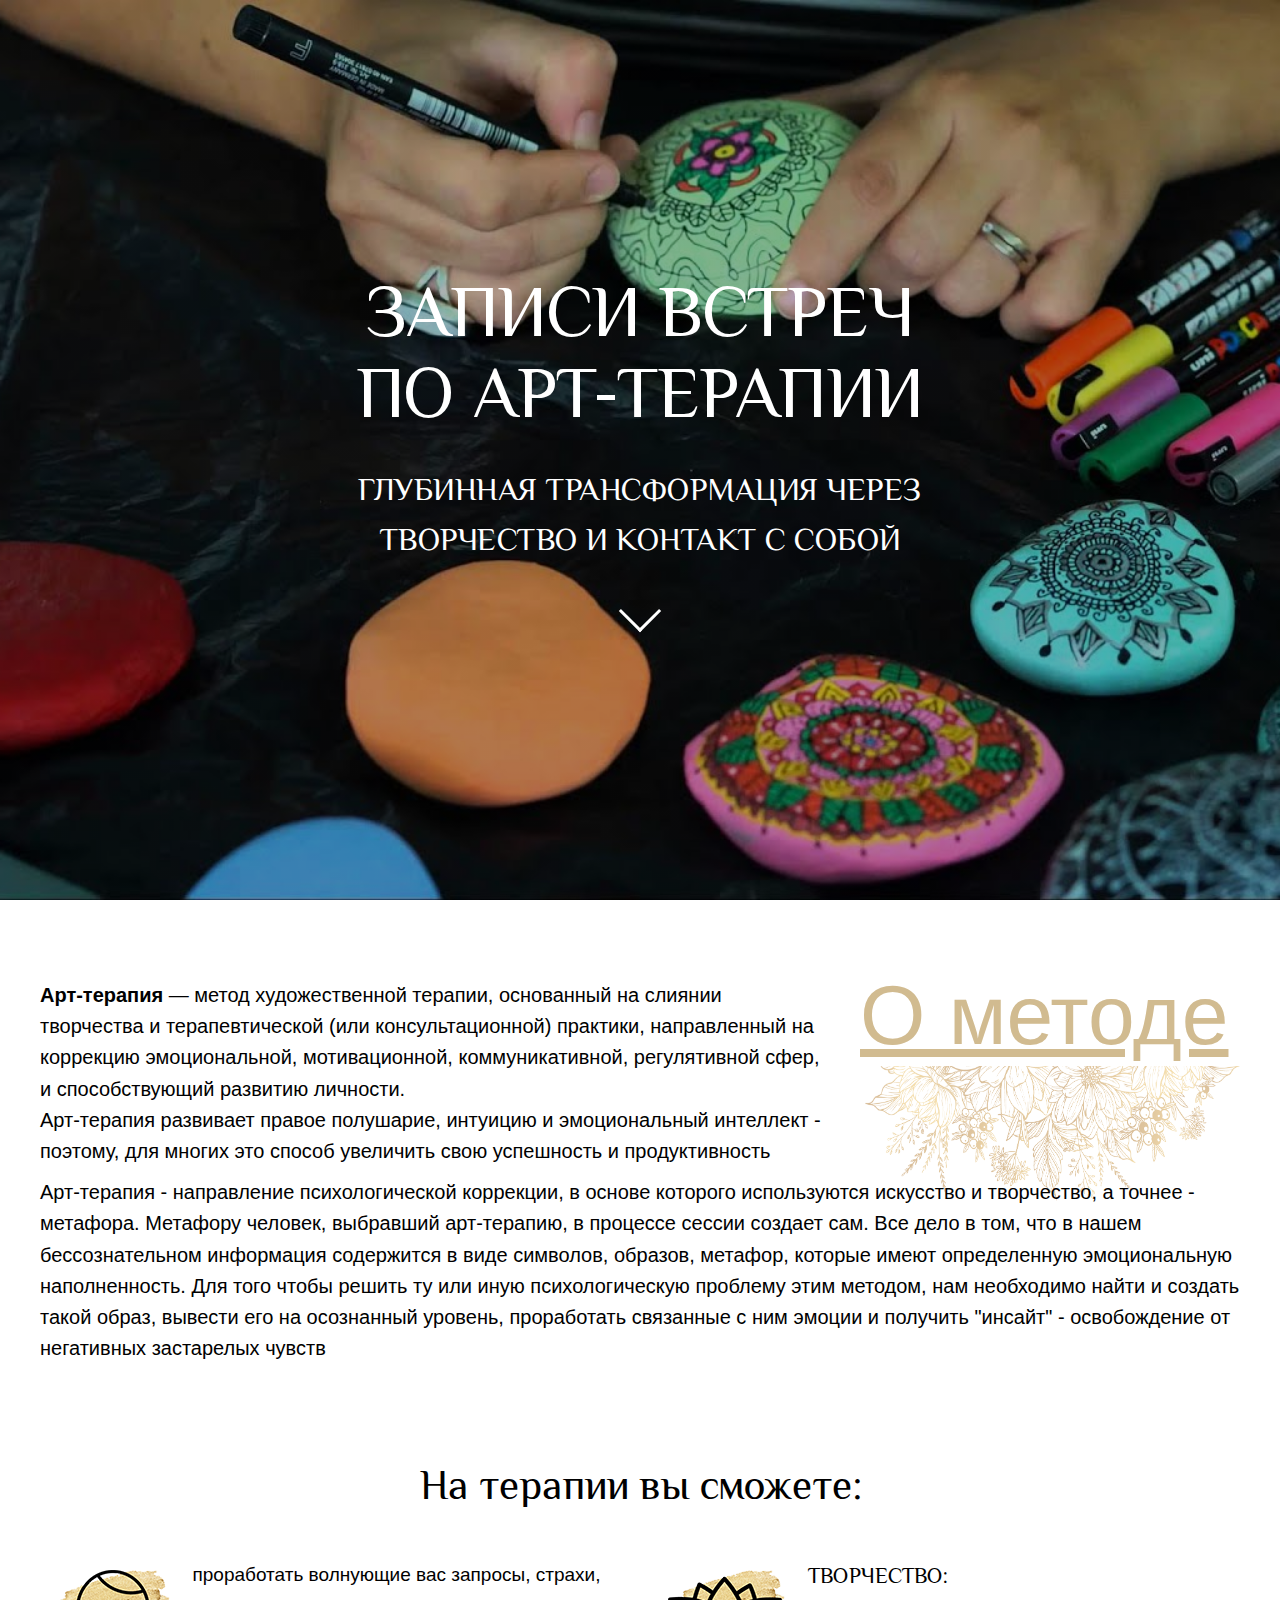
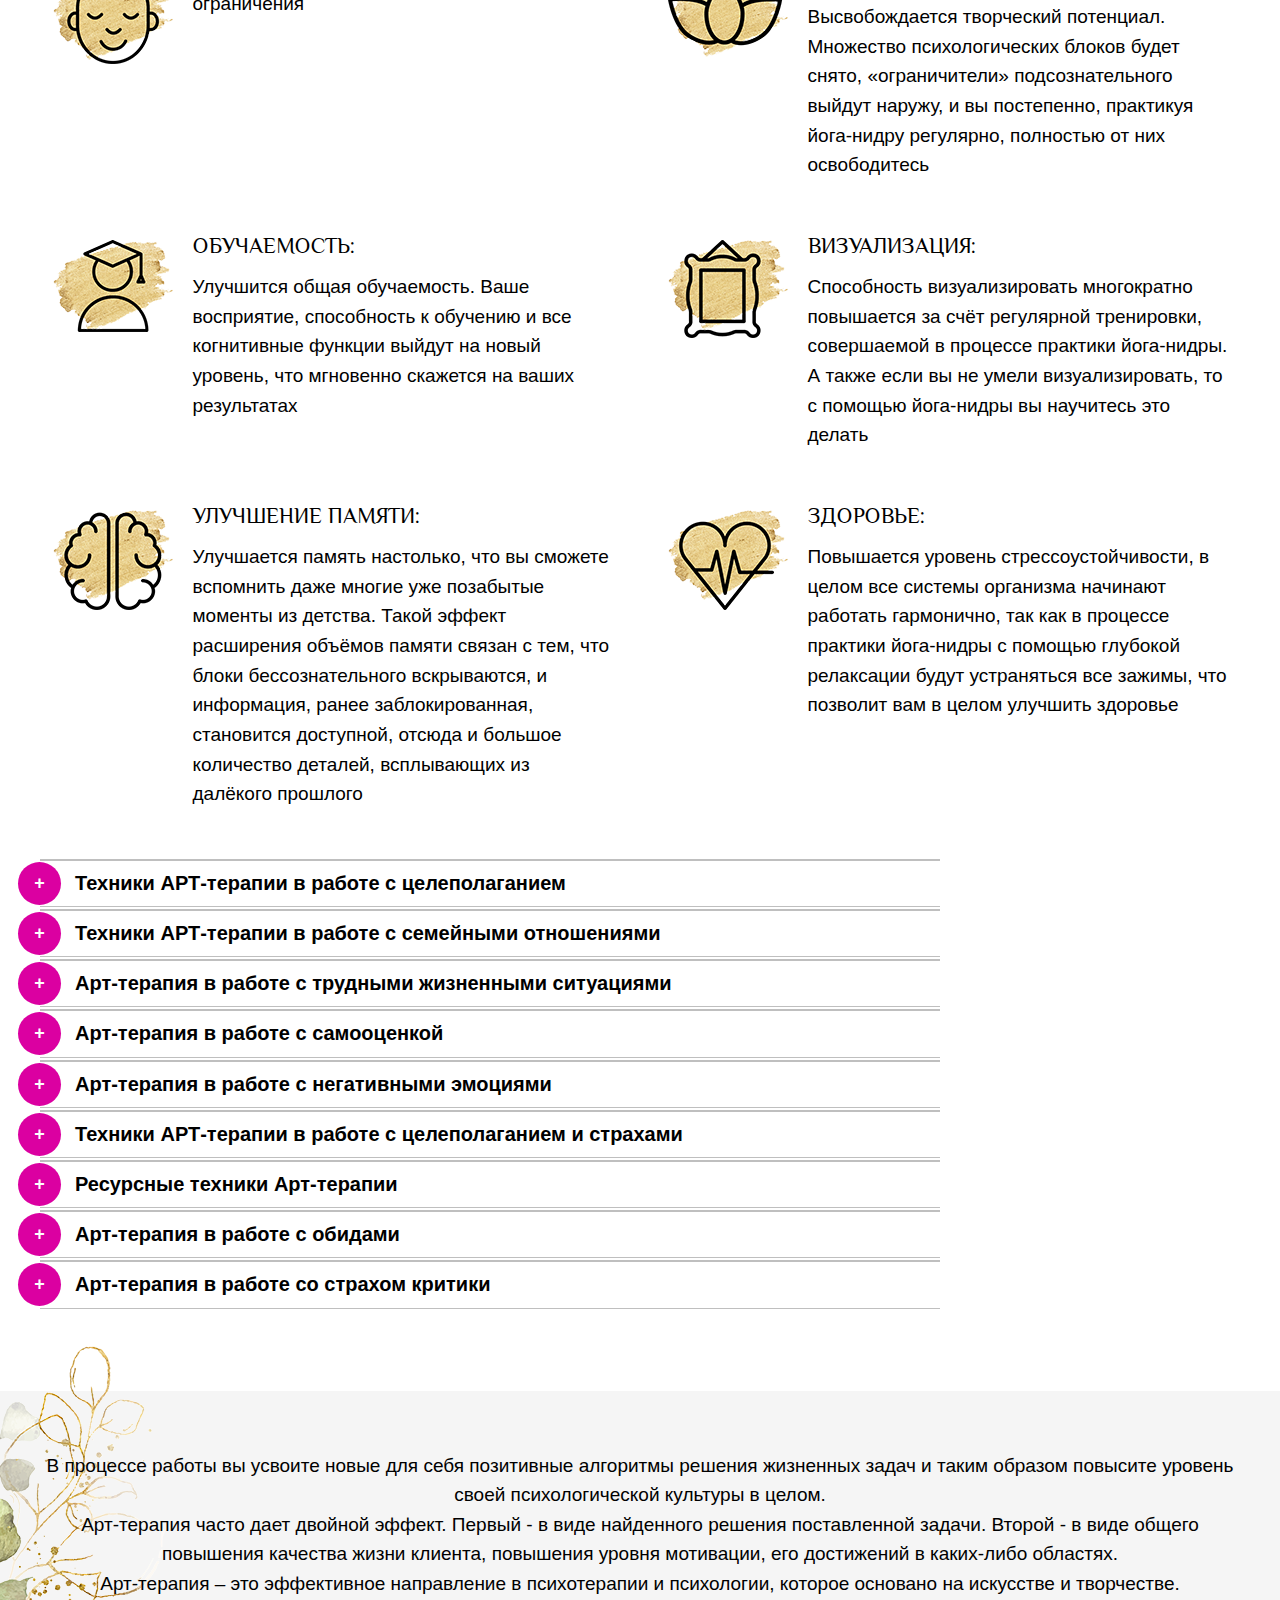
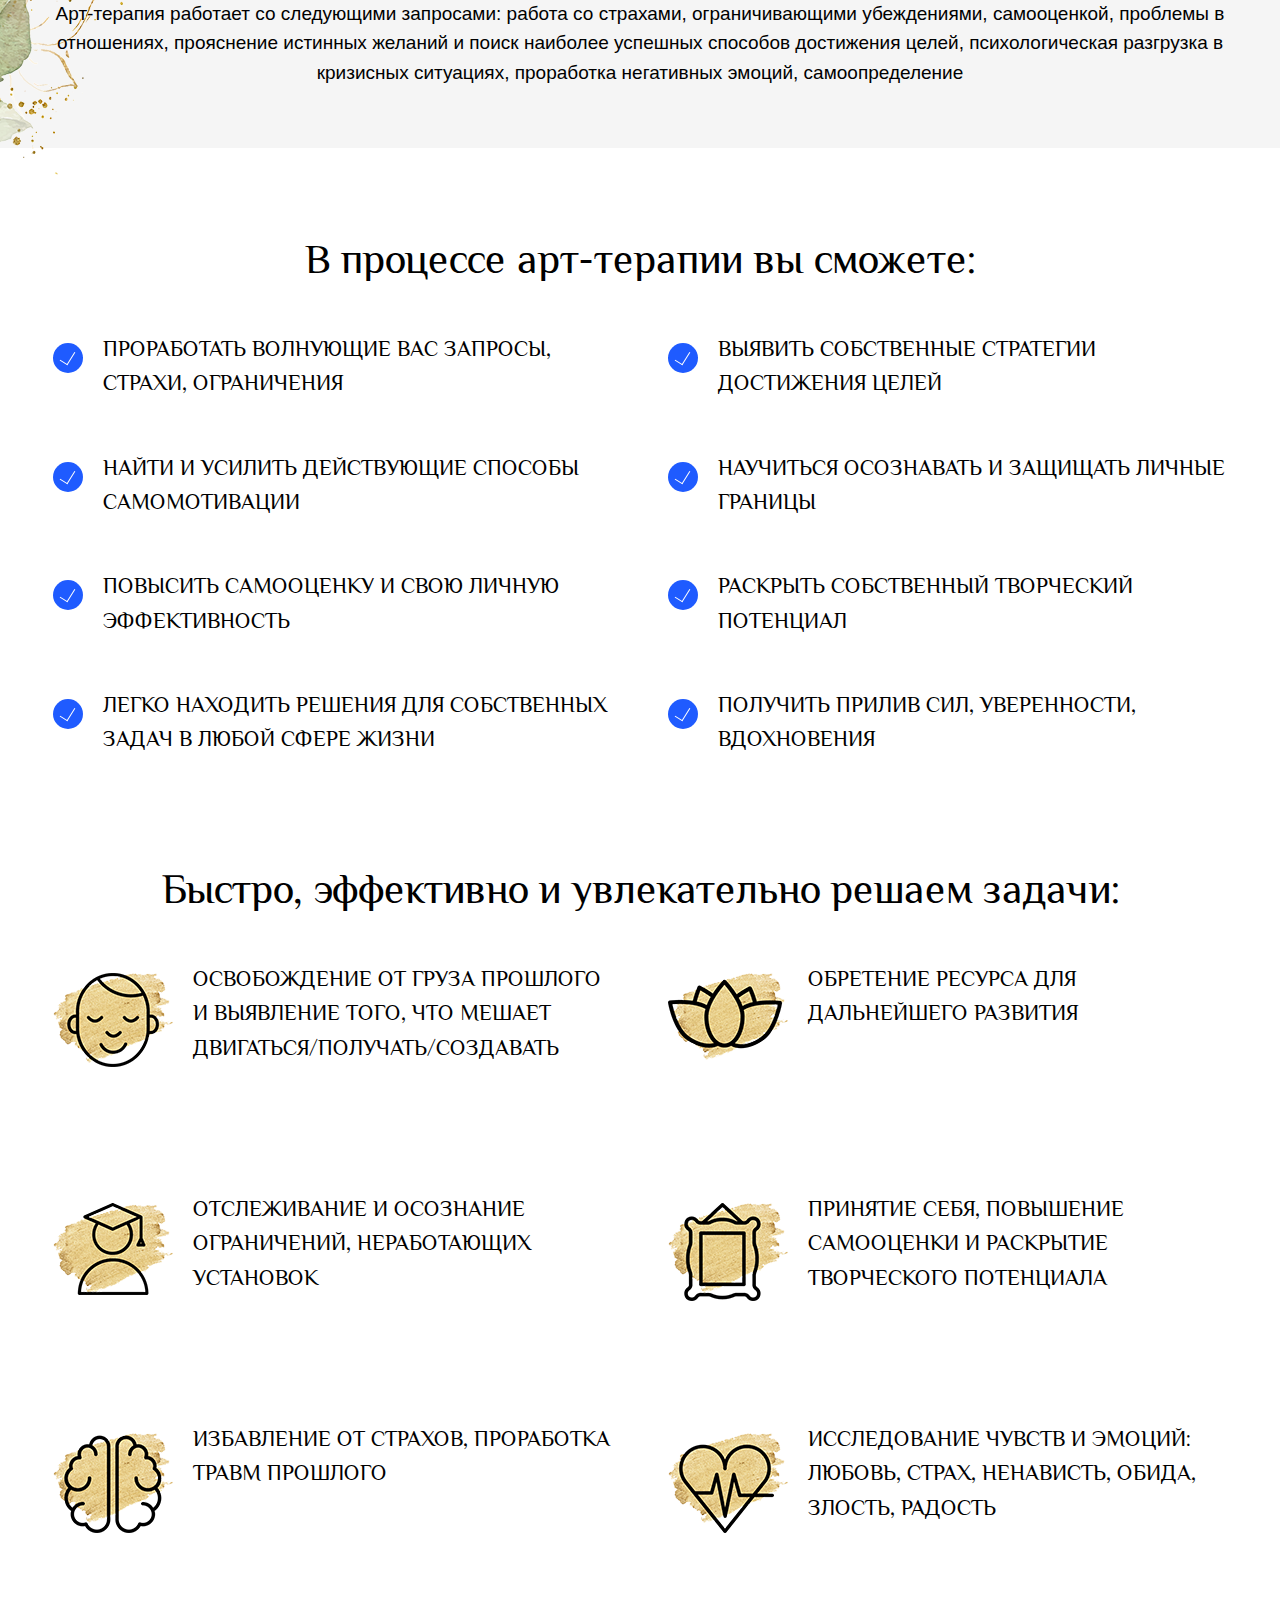
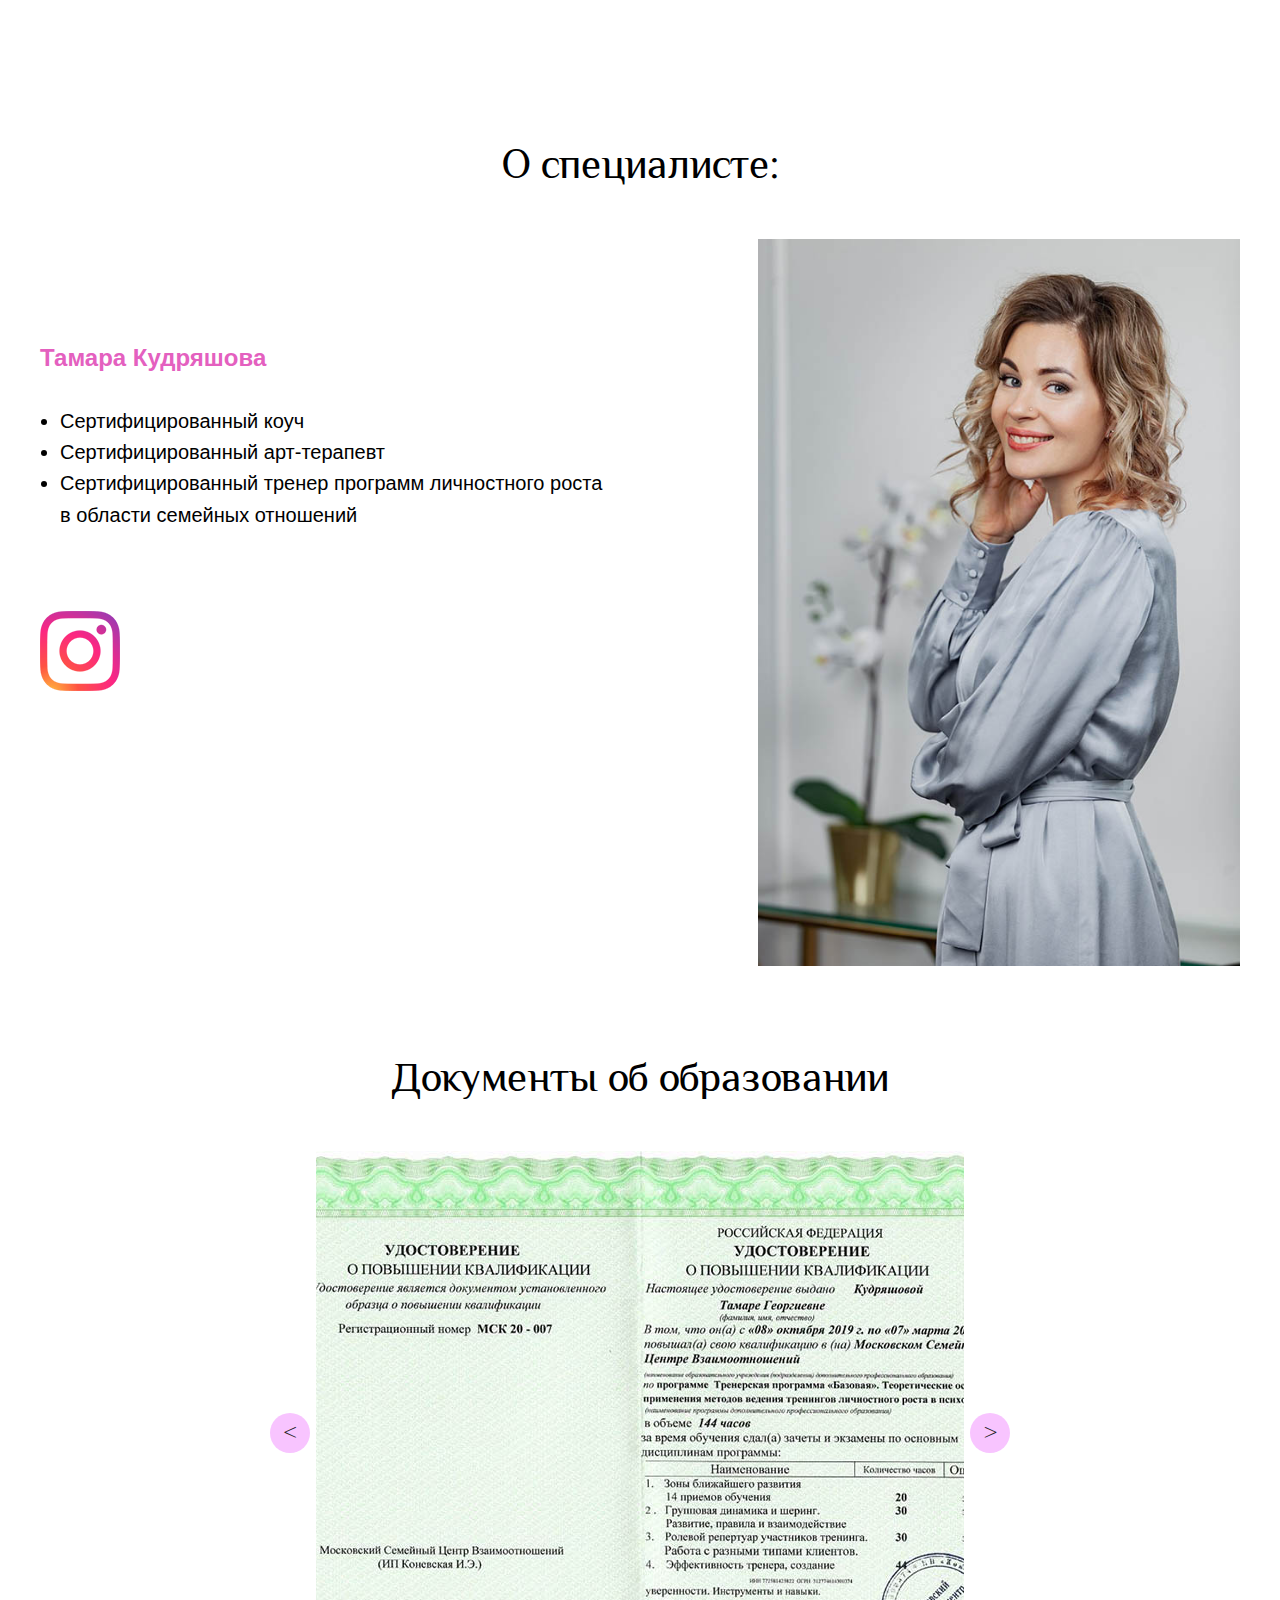
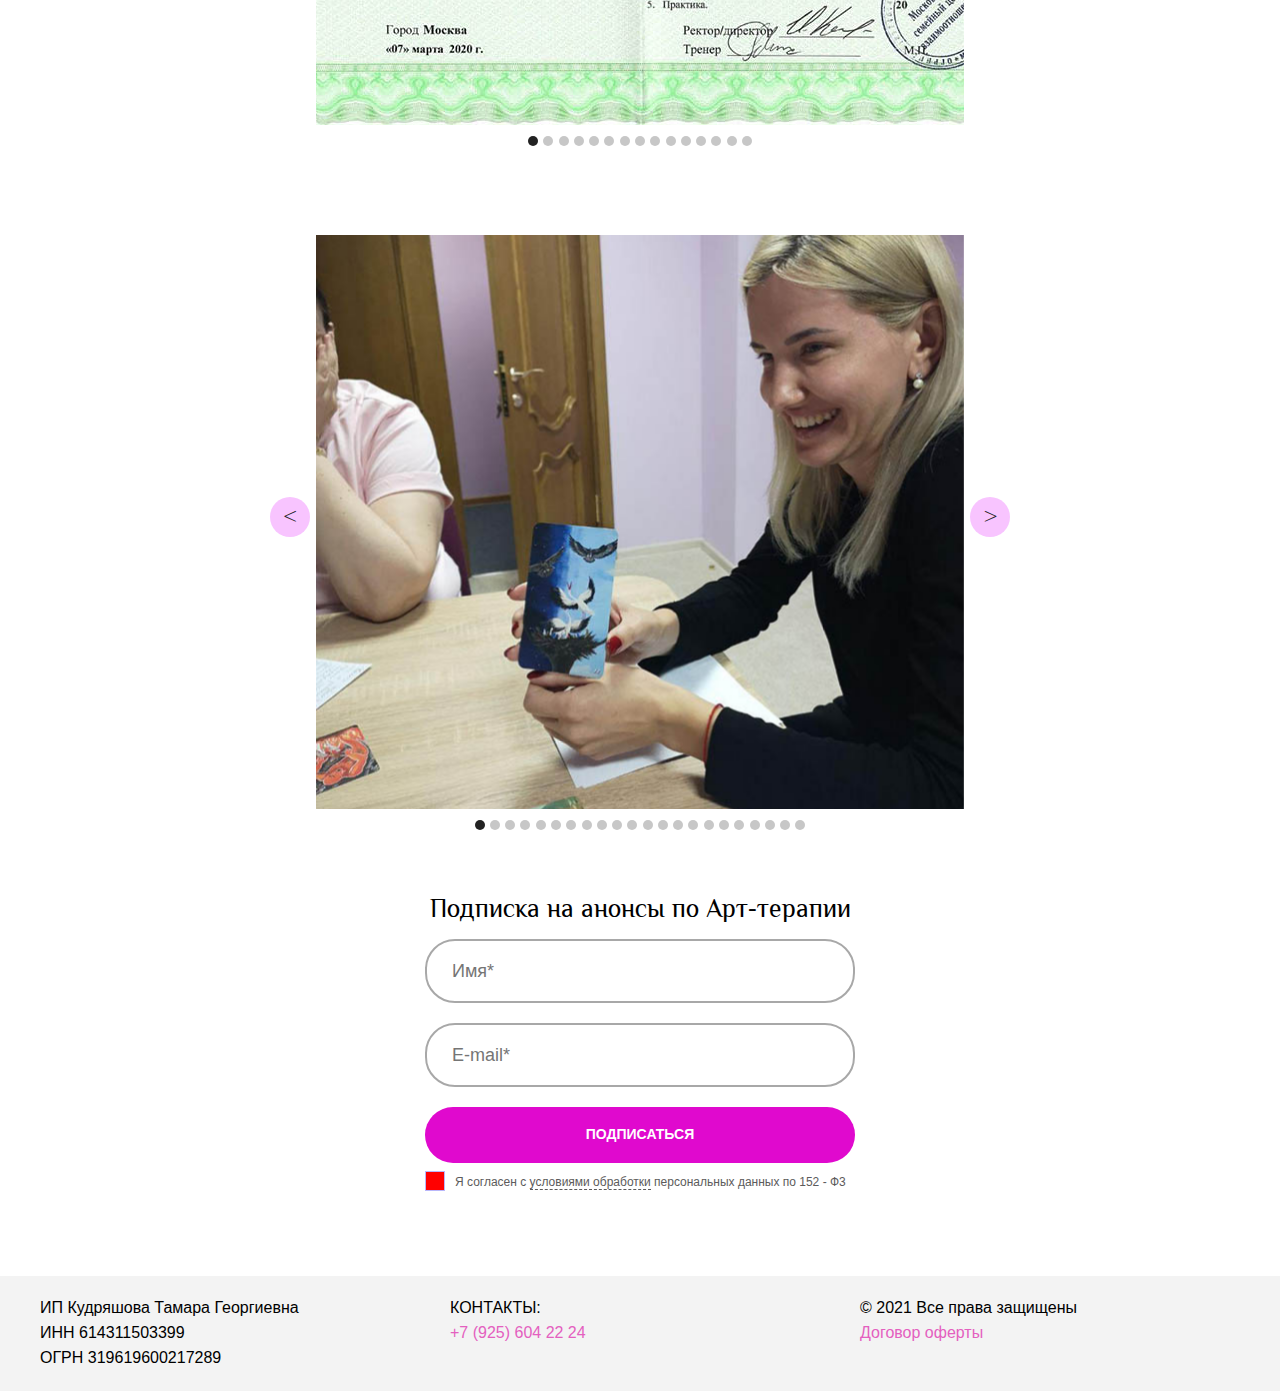
==== commit f2f65a8f: "Main page is typeseted" ====
--- a/index.html
+++ b/index.html
@@ -53,13 +53,12 @@
         <div class="container">
           <div class="row">
             <div class="col-md-4 col-md-push-8">
-              <div class="about-title-set">
+              <div class="about-set">
                 <h3 class="about-set-title">О методе</h3><img class="about-set-img" src="img/images/about.png" alt="Цветочки"/>
               </div>
             </div>
             <div class="col-md-8 col-md-pull-4">
-              <p class="general-text"><span>Арт-терапия </span>— метод художественной терапии, основанный на слиянии творчества и терапевтической (или консультационной) практики, направленный на коррекцию эмоциональной, мотивационной, коммуникативной, регулятивной сфер, и способствующий развитию личности</p>
-              <p class="general-text">Арт-терапия развивает правое полушарие, интуицию и эмоциональный интеллект - поэтому, для многих это способ увеличить свою успешность и продуктивность</p>
+              <p class="general-text"><span>Арт-терапия </span>— метод художественной терапии, основанный на слиянии творчества и терапевтической (или консультационной) практики, направленный на коррекцию эмоциональной, мотивационной, коммуникативной, регулятивной сфер, и способствующий развитию личности.<br>Арт-терапия развивает правое полушарие, интуицию и эмоциональный интеллект - поэтому, для многих это способ увеличить свою успешность и продуктивность</p>
             </div>
           </div>
           <div class="row">
@@ -80,33 +79,35 @@
                   </div>
                   <div class="col-md-6">
                     <div class="can-item can-item-2">
-                      <h4 class="can-item">Обучаемость:</h4>
+                      <h4 class="can-item-title">Творчество:</h4>
+                      <p class="can-item-text">Высвобождается творческий потенциал. Множество психологических блоков будет снято, «ограничители» подсознательного выйдут наружу, и вы постепенно, практикуя йога-нидру регулярно, полностью от них освободитесь</p>
+                    </div>
+                  </div>
+          </div>
+          <div class="row">
+                  <div class="col-md-6">
+                    <div class="can-item can-item-3">
+                      <h4 class="can-item-title">Обучаемость:</h4>
                       <p class="can-item-text">Улучшится общая обучаемость. Ваше восприятие, способность к обучению и все когнитивные функции выйдут на новый уровень, что мгновенно скажется на ваших результатах</p>
                     </div>
                   </div>
                   <div class="col-md-6">
-                    <div class="can-item can-item-3">
-                      <h4 class="can-item">Улучшение памяти:</h4>
+                    <div class="can-item can-item-4">
+                      <h4 class="can-item-title">Визуализация:</h4>
+                      <p class="can-item-text">Способность визуализировать многократно повышается за счёт регулярной тренировки, совершаемой в процессе практики йога-нидры. А также если вы не умели визуализировать, то с помощью йога-нидры вы научитесь это делать</p>
+                    </div>
+                  </div>
+          </div>
+          <div class="row">
+                  <div class="col-md-6">
+                    <div class="can-item can-item-5">
+                      <h4 class="can-item-title">Улучшение памяти:</h4>
                       <p class="can-item-text">Улучшается память настолько, что вы сможете вспомнить даже многие уже позабытые моменты из детства. Такой эффект расширения объёмов памяти связан с тем, что блоки бессознательного вскрываются, и информация, ранее заблокированная, становится доступной, отсюда и большое количество деталей, всплывающих из далёкого прошлого</p>
                     </div>
                   </div>
-          </div>
-          <div class="row">
-                  <div class="col-md-6">
-                    <div class="can-item can-item-4">
-                      <h4 class="can-item">Творчество:</h4>
-                      <p class="can-item-text">Высвобождается творческий потенциал. Множество психологических блоков будет снято, «ограничители» подсознательного выйдут наружу, и вы постепенно, практикуя йога-нидру регулярно, полностью от них освободитесь</p>
-                    </div>
-                  </div>
-                  <div class="col-md-6">
-                    <div class="can-item can-item-5">
-                      <h4 class="can-item">Визуализация:</h4>
-                      <p class="can-item-text">Способность визуализировать многократно повышается за счёт регулярной тренировки, совершаемой в процессе практики йога-нидры. А также если вы не умели визуализировать, то с помощью йога-нидры вы научитесь это делать</p>
-                    </div>
-                  </div>
                   <div class="col-md-6">
                     <div class="can-item can-item-6">
-                      <h4 class="can-item">Здоровье:</h4>
+                      <h4 class="can-item-title">Здоровье:</h4>
                       <p class="can-item-text">Повышается уровень стрессоустойчивости, в целом все системы организма начинают работать гармонично, так как в процессе практики йога-нидры с помощью глубокой релаксации будут устраняться все зажимы, что позволит вам в целом улучшить здоровье</p>
                     </div>
                   </div>
@@ -116,25 +117,25 @@
               <h4 class="can-acc-item-button">Техники АРТ-терапии в работе с целеполаганием </h4>
               <div class="can-acc-item-info">
                 <p class="general-text">Целью мероприятия является диагностика субъективного восприятия участником собственных стратегий целеполагания</p>
-                <h5 class="can-acc-item-info-title">ЗАДАЧИ:</h5>
-                <ul class="general-item">
+                <h5 class="can-acc-item-info-title can-acc-item-info-title-mt">ЗАДАЧИ:</h5>
+                <ul class="general-list">
                   <li>выявление имеющейся стратегии целеполагания;</li>
                   <li>определение эмоционального фона, которым сопровождается продвижение цели;</li>
                   <li>прояснение в сознании возможных вариантов оптимизации стратегии выбора цели и продвижения к ней с сохранением ресурса</li>
                 </ul>
-                <h5 class="can-acc-item-info-title">ЧТО ПОЛУЧАТ УЧАСТНИКИ В ИТОГЕ:</h5>
-                <ul class="general-item">
+                <h5 class="can-acc-item-info-title can-acc-item-info-title-mt">ЧТО ПОЛУЧАТ УЧАСТНИКИ В ИТОГЕ:</h5>
+                <ul class="general-list">
                   <li>осознание деструктивных стратегий целеполагания</li>
                   <li>замена неэффективных действий на более конструктивные и результативные</li>
                   <li>увеличение мотивации и ресурса к действию</li>
-                </ul><a class="button" href="https://shop.mv-centr.ru/?r=ordering/cart/as1&id=615&clean=true&lg=ru" target="_blank">Заказать</a>
+                </ul><a class="button button-can" href="https://shop.mv-centr.ru/?r=ordering/cart/as1&id=615&clean=true&lg=ru" target="_blank">Заказать</a>
               </div>
             </div>
             <div class="can-acc-item">
               <h4 class="can-acc-item-button">Техники АРТ-терапии в работе с семейными отношениями </h4>
               <div class="can-acc-item-info">
                 <h5 class="can-acc-item-info-title">ЗАДАЧИ:</h5>
-                <ul class="general-item">
+                <ul class="general-list">
                   <li>изучение прошлого и текущего опыта семьи</li>
                   <li>осознание причинно-следственных связей в отношениях и реакциях членов семьи</li>
                   <li>выявление и коррекция дисфункциональных вариантов семейного взаимодействия</li>
@@ -144,14 +145,14 @@
                   <li>изучение родительского влияния</li>
                   <li>коррекция родительского поведения</li>
                 </ul>
-                <h5 class="can-acc-item-info-title">ЧТО ПОЛУЧАТ УЧАСТНИКИ В ИТОГЕ:</h5>
-                <ul class="general-item">
+                <h5 class="can-acc-item-info-title can-acc-item-info-title-mt">ЧТО ПОЛУЧАТ УЧАСТНИКИ В ИТОГЕ:</h5>
+                <ul class="general-list">
                   <li>осознание дисфункциональных вариантов семейного взаимодействия</li>
                   <li>отреагирование и принятие чувств</li>
                   <li>получение нового опыта совместной деятельности и сопереживания</li>
                   <li>освоение и реализации новых позиций и способов взаимодействия</li>
                   <li>обучение адекватным и конструктивным способам выражения чувств и решения конфликтов</li>
-                </ul><a class="button" href="https://shop.mv-centr.ru/?r=ordering/cart/as1&id=614&clean=true&lg=ru" target="_blank">Заказать</a>
+                </ul><a class="button button-can" href="https://shop.mv-centr.ru/?r=ordering/cart/as1&id=614&clean=true&lg=ru" target="_blank">Заказать</a>
               </div>
             </div>
             <div class="can-acc-item">
@@ -161,15 +162,15 @@
                 <p class="general-text">Практика направлена на помощь при работе с эмоциями, которые возникают во время стрессовых ситуаций.</p>
                 <p class="general-text">Обычно, это не очень приятные эмоции – раздражение, злость, гнев, обида… Наша задача – научиться точно распознать для себя, что же мы чувствуем, принять данную эмоцию и…трансформировать ее в нечто светлое, более приятное и приемлемое для себя в текущий момент</p>
                 <p class="general-text">Практика поможет снизить интенсивность негативного эмоционального переживания в эмоциональном поле личности, которое сформировалось в трудной для ситуации. Трансформация и отражение чувств на бумаге создаст в Вашем душевном пространстве как бы «внутреннее разрешение» на изменение этого самого тяжёлого чувства. Процесс арт-терапевтической работы позволит получить глубинное состояние лёгкости, ослабление давних зажимов, создаст восприятие себя как «раскрепощённого и освобождённого» человека</p>
-                <h5 class="can-acc-item-info-title">ПРАКТИКА ПОЗВОЛИТ:</h5>
-                <ul class="general-item">
+                <h5 class="can-acc-item-info-title can-acc-item-info-title-mt">ПРАКТИКА ПОЗВОЛИТ:</h5>
+                <ul class="general-list">
                   <li>разделить человека с его негативными эмоциями</li>
                   <li>развить навык контроля и управления своими чувствами</li>
                   <li>Даст социально приемлемый выход негативным чувствам</li>
                   <li>Преодолеть внутренние блоки и конфликты</li>
                   <li>Соединить мысли и чувства, понять смысл травмирующего события</li>
                   <li>Получите поддержку других участников терапии, новые знакомства и полезное времяпрепровождение</li>
-                </ul><a class="button" href="https://shop.mv-centr.ru/?r=ordering/cart/as1&id=613&clean=true&lg=ru" target="_blank">Заказать</a>
+                </ul><a class="button button-can" href="https://shop.mv-centr.ru/?r=ordering/cart/as1&id=613&clean=true&lg=ru" target="_blank">Заказать</a>
               </div>
             </div>
             <div class="can-acc-item">
@@ -178,15 +179,15 @@
                 <h5 class="can-acc-item-info-title">ЦЕЛИ И ЗАДАЧИ ЗАНЯТИЯ:</h5>
                 <p class="general-text">Познавать себя через призму ассоциаций — удивительный и увлекательный процесс. Через практики этого занятия очень деликатно и бережно открываются человеческому взору не только глубинные психосоматические стороны нашего самовосприятия, но и открывается возможность исследовать внутреннее звучание человека. Необыкновенным образом в звуках и метафорах начинают звучать камертоны нашего физического тела, наших эмоций, идей, нашего духовного состояния</p>
                 <p class="general-text">Арт-терапия — универсальный способ повышения самооценки. Это пробуждает в человеке заложенную от рождения способность быть творцом: проявлять себя вовне, упорядочивать окружающий мир, созидать, изобретать нечто новое и уникальное. Взаимодействие с цветом и тактильными свойствами изобразительных материалов также способствует снятию стресса и усилению адаптивных качеств личности </p>
-                <h5 class="can-acc-item-info-title">ЧТО ПОЛУЧАТ УЧАСТНИКИ В ИТОГЕ:</h5>
-                <ul class="general-item">
+                <h5 class="can-acc-item-info-title can-acc-item-info-title-mt">ЧТО ПОЛУЧАТ УЧАСТНИКИ В ИТОГЕ:</h5>
+                <ul class="general-list">
                   <li>Познакомитесь с методом ресурсной арт-терапии и его возможностями</li>
                   <li>Сможете посмотреть на себя со стороны, исследовать свою самооценку</li>
                   <li>Узнаете много нового о своем теле и его связи с внешним миром</li>
                   <li>Сможете наладить и укрепить контакт с собой</li>
                   <li>Развитие образного-метафорического мышления и креативности</li>
                   <li>Получите поддержку других участников терапии, новые знакомства и полезное времяпрепровождение</li>
-                </ul><a class="button" href="https://shop.mv-centr.ru/?r=ordering/cart/as1&id=612&clean=true&lg=ru" target="_blank">Заказать</a>
+                </ul><a class="button button-can" href="https://shop.mv-centr.ru/?r=ordering/cart/as1&id=612&clean=true&lg=ru" target="_blank">Заказать</a>
               </div>
             </div>
             <div class="can-acc-item">
@@ -196,74 +197,74 @@
                 <p class="general-text">Практика направлена на помощь при работе с эмоциями, которые возникают во время стрессовых ситуаций.</p>
                 <p class="general-text">Обычно, это не очень приятные эмоции – раздражение, злость, гнев, обида… Наша задача – научиться точно распознать для себя, что же мы чувствуем, принять данную эмоцию и…трансформировать ее в нечто светлое, более приятное и приемлемое для себя в текущий момент</p>
                 <p class="general-text">Практика поможет снизить интенсивность негативного эмоционального переживания в эмоциональном поле личности, которое сформировалось в прошлом клиента и имеет длительную историю. Трансформация и отражение чувств на бумаге создаст в Вашем душевном пространстве как бы «внутреннее разрешение» на изменение этого самого тяжёлого чувства. Процесс арт-терапевтической работы позволит получить глубинное состояние лёгкости, ослабление давних зажимов, создаст восприятие себя как «раскрепощённого и освобождённого» человека</p>
-                <h5 class="can-acc-item-info-title">ПРАКТИКА ПОЗВОЛИТ:</h5>
-                <ul class="general-item">
+                <h5 class="can-acc-item-info-title can-acc-item-info-title-mt">ПРАКТИКА ПОЗВОЛИТ:</h5>
+                <ul class="general-list">
                   <li>Проработать подавленные мысли и чувства</li>
                   <li>Даст социально приемлемый выход негативным чувствам</li>
                   <li>Преодолеть внутренние блоки и конфликты</li>
                   <li>Соединить мысли и чувства, понять смысл травмирующего события</li>
                   <li>Получите поддержку других участников терапии, новые знакомства и полезное времяпрепровождение</li>
-                </ul><a class="button" href="https://shop.mv-centr.ru/?r=ordering/cart/as1&id=611&clean=true&lg=ru" target="_blank">Заказать</a>
+                </ul><a class="button button-can" href="https://shop.mv-centr.ru/?r=ordering/cart/as1&id=611&clean=true&lg=ru" target="_blank">Заказать</a>
               </div>
             </div>
             <div class="can-acc-item">
               <h4 class="can-acc-item-button">Техники АРТ-терапии в работе с целеполаганием и страхами </h4>
               <div class="can-acc-item-info">
-                <ul class="general-item">
+                <ul class="general-list">
                   <li>осознание возможных страхов на пути к цели и возможностей их преодоления</li>
                   <li>работа с возможным самосаботажем, ленью и сопротивлением на пути к цели</li>
                 </ul>
-                <h5 class="can-acc-item-info-title">ЧТО ПОЛУЧАТ УЧАСТНИКИ В ИТОГЕ:</h5>
-                <ul class="general-item">
+                <h5 class="can-acc-item-info-title can-acc-item-info-title-mt">ЧТО ПОЛУЧАТ УЧАСТНИКИ В ИТОГЕ:</h5>
+                <ul class="general-list">
                   <li>техника помогает осознать, на каком этапе движения какие личностные качества и состояния могут быть максимально полезными, проявляет актуальные сильные стороны личности</li>
                   <li>замена неэффективных действий на более конструктивные и результативные</li>
                   <li>увеличение мотивации и ресурса к действию</li>
                   <li>техника дает возможность выяснить актуальность цели, увидеть ценности, новые возможности и перспективы, которые появляются с достижением цели</li>
-                </ul><a class="button" href="https://shop.mv-centr.ru/?r=ordering/cart/as1&id=596&clean=true&lg=ru" target="_blank">Заказать</a>
+                </ul><a class="button button-can" href="https://shop.mv-centr.ru/?r=ordering/cart/as1&id=596&clean=true&lg=ru" target="_blank">Заказать</a>
               </div>
             </div>
             <div class="can-acc-item">
               <h4 class="can-acc-item-button">Ресурсные техники Арт-терапии </h4>
               <div class="can-acc-item-info">
                 <p class="general-text">Техника является одновременно и диагностической и ресурсной, каждый сможет открыть для себя что-то важное в процессе работы. Рисование мандалы - универсальная арт-терапевтическая практика. Можно её использовать для контейнирования и проявления чувств, для самоанализа, для работы с состояниями или упорядочиванием мыслей, для интегрирования нового опыта</p>
-                <h5 class="can-acc-item-info-title">ЧТО ПОЛУЧАТ УЧАСТНИКИ В ИТОГЕ:</h5>
-                <ul class="general-item">
+                <h5 class="can-acc-item-info-title can-acc-item-info-title-mt">ЧТО ПОЛУЧАТ УЧАСТНИКИ В ИТОГЕ:</h5>
+                <ul class="general-list">
                   <li>Разбор рисунков с моей помощью по диагностическим критериям</li>
                   <li>Рисование мандалы позволяет расслабиться, погрузиться в своё детское состояние, кайфануть от процесса рисования и выбора цветов. Это ресурсная часть</li>
                   <li>Эта практика позволяет безопасно проявить свои глубинные процессы и символически их контейнировать в закрытом пространстве круга. Выгрузить лишнее напряжение, признать его и отпустить. Это высвобождающая и поддерживающая часть</li>
                   <li>Рисунок можно структурировать определённым узором или чередованием цветов - это помогает собраться с мыслями, если в голове бушует хаос</li>
                   <li>Во время рисования приходят различные мысли, которые я рекомендую после рисования прописывать в формате фрирайтинга. Это углубляет внутреннюю работу и помогает переосмыслять свои процессы</li>
                   <li>Мандалу можно преобразовывать. Как любое арт-терапевтическое творение, после работы с сильными переживаниями по желанию работу можно видоизменить, трансформировать, украсить. Когда высвобождение от чувства произошло может появится ощущение изменения и желание это выразить на рисунке, чтобы усилить эффект. Например, на месте выраженного гнева, изобразить цветы, символизируя конечность одного состояния и переход в другое</li>
-                </ul><a class="button" href="https://shop.mv-centr.ru/?r=ordering/cart/as1&id=597&clean=true&lg=ru" target="_blank">Заказать</a>
+                </ul><a class="button button-can" href="https://shop.mv-centr.ru/?r=ordering/cart/as1&id=597&clean=true&lg=ru" target="_blank">Заказать</a>
               </div>
             </div>
             <div class="can-acc-item">
               <h4 class="can-acc-item-button">Арт-терапия в работе с обидами </h4>
               <div class="can-acc-item-info">
                 <p class="general-text">Обида, как градусник: она не лечит болезнь, но показывает температуру. Проблему обида не решает! Она показывает - где именно проблема! Моя задача - помочь выплеснуть обиду и сопутствующие ей эмоции, чтобы вы смогли жить сегодняшним днем</p>
-                <h5 class="can-acc-item-info-title">ЧТО ПОЛУЧАТ УЧАСТНИКИ В ИТОГЕ:</h5>
-                <ul class="general-item">
+                <h5 class="can-acc-item-info-title can-acc-item-info-title-mt">ЧТО ПОЛУЧАТ УЧАСТНИКИ В ИТОГЕ:</h5>
+                <ul class="general-list">
                   <li>Освобождение от груза прошлого в отношении обиды</li>
                   <li>Трансформация негативных переживаний в нейтральные</li>
                   <li>Отслеживание и осознание ограничений, удерживающих чувство обиды</li>
                   <li>Изменение отношения к ситуации, запустившей негативное чувство</li>
                   <li>Заряд творческой энергии и наполнение ресурсным состояние</li>
                   <li>Поддержка других участников терапии, новые знакомства и полезное времяпрепровождение</li>
-                </ul><a class="button" href="https://shop.mv-centr.ru/?r=ordering/cart/as1&id=598&clean=true&lg=ru" target="_blank">Заказать</a>
+                </ul><a class="button button-can" href="https://shop.mv-centr.ru/?r=ordering/cart/as1&id=598&clean=true&lg=ru" target="_blank">Заказать</a>
               </div>
             </div>
             <div class="can-acc-item">
               <h4 class="can-acc-item-button">Арт-терапия в работе со страхом критики </h4>
               <div class="can-acc-item-info">
                 <p class="general-text">Проработка страха критики, поиск внутренних ресурсов для создания уверенности в себе </p>
-                <h5 class="can-acc-item-info-title">ЧТО ПОЛУЧАТ УЧАСТНИКИ В ИТОГЕ:</h5>
-                <ul class="general-item">
+                <h5 class="can-acc-item-info-title can-acc-item-info-title-mt">ЧТО ПОЛУЧАТ УЧАСТНИКИ В ИТОГЕ:</h5>
+                <ul class="general-list">
                   <li>обучение навыку коммуникации, умению вести диалог</li>
                   <li>формирование навыка беспристрастного отношения к себе и ситуации</li>
                   <li>развитие эмоционального интеллекта</li>
                   <li>умение находить ресурсы и положительные моменты в стрессовых ситуациях</li>
                   <li>работа с ограничивающими убеждениями</li>
-                </ul><a class="button" href="https://shop.mv-centr.ru/?r=ordering/cart/as1&id=599&clean=true&lg=ru" target="_blank">Заказать</a>
+                </ul><a class="button button-can" href="https://shop.mv-centr.ru/?r=ordering/cart/as1&id=599&clean=true&lg=ru" target="_blank">Заказать</a>
               </div>
             </div>
           </div>
@@ -271,58 +272,46 @@
       </section>
       <section id="grey-line">
         <div class="container"><img class="grey-line-img" src="img/images/grey-line.png" alt="Цветы"/>
-          <p class="grey-line-text">В процессе работы вы усвоите новые для себя позитивные алгоритмы решения жизненных задач и таким образом повысите уровень своей психологической культуры в целом.</p>
-          <p class="grey-line-text">Арт-терапия часто дает двойной эффект. Первый - в виде найденного решения поставленной задачи. Второй - в виде общего повышения качества жизни клиента, повышения уровня мотивации, его достижений в каких-либо областях.</p>
-          <p class="grey-line-text">Арт-терапия – это эффективное направление в психотерапии и психологии, которое основано на искусстве и творчестве.</p>
-          <p class="grey-line-text">Арт-терапия работает со следующими запросами: работа со страхами, ограничивающими убеждениями, самооценкой, проблемы в отношениях, прояснение истинных желаний и поиск наиболее успешных способов достижения целей, психологическая разгрузка в кризисных ситуациях, проработка негативных эмоций, самоопределение</p>
+          <div class="content">
+            <p class="grey-line-text">В процессе работы вы усвоите новые для себя позитивные алгоритмы решения жизненных задач и таким образом повысите уровень своей психологической культуры в целом.</p>
+            <p class="grey-line-text">Арт-терапия часто дает двойной эффект. Первый - в виде найденного решения поставленной задачи. Второй - в виде общего повышения качества жизни клиента, повышения уровня мотивации, его достижений в каких-либо областях.</p>
+            <p class="grey-line-text">Арт-терапия – это эффективное направление в психотерапии и психологии, которое основано на искусстве и творчестве.</p>
+            <p class="grey-line-text">Арт-терапия работает со следующими запросами: работа со страхами, ограничивающими убеждениями, самооценкой, проблемы в отношениях, прояснение истинных желаний и поиск наиболее успешных способов достижения целей, психологическая разгрузка в кризисных ситуациях, проработка негативных эмоций, самоопределение</p>
+          </div>
         </div>
       </section>
       <section id="get">
         <div class="container">
           <h3 class="general-title">В процессе арт-терапии вы сможете:</h3>
           <div class="row">
-                  <div class="col-md-6">
+            <div class="col-md-6">
                     <div class="get-item">
                       <p class="get-item-text">проработать волнующие вас запросы, страхи, ограничения</p>
                     </div>
-                  </div>
-                  <div class="col-md-6">
                     <div class="get-item">
                       <p class="get-item-text">найти и усилить действующие способы самомотивации</p>
                     </div>
-                  </div>
-                  <div class="col-md-6">
                     <div class="get-item">
                       <p class="get-item-text">повысить самооценку и свою личную эффективность</p>
                     </div>
-                  </div>
-                  <div class="col-md-6">
                     <div class="get-item">
                       <p class="get-item-text">легко находить решения для собственных задач в любой сфере жизни</p>
                     </div>
-                  </div>
-          </div>
-          <div class="row">
-                  <div class="col-md-6">
+            </div>
+            <div class="col-md-6">
                     <div class="get-item">
                       <p class="get-item-text">выявить собственные стратегии достижения целей</p>
                     </div>
-                  </div>
-                  <div class="col-md-6">
                     <div class="get-item">
                       <p class="get-item-text">научиться осознавать и защищать личные границы</p>
                     </div>
-                  </div>
-                  <div class="col-md-6">
                     <div class="get-item">
                       <p class="get-item-text">раскрыть собcтвенный творческий потенциал</p>
                     </div>
-                  </div>
-                  <div class="col-md-6">
                     <div class="get-item">
                       <p class="get-item-text">получить прилив сил, уверенности, вдохновения</p>
                     </div>
-                  </div>
+            </div>
           </div>
         </div>
       </section>
@@ -337,24 +326,26 @@
                   </div>
                   <div class="col-md-6">
                     <div class="task-item task-item-2">
+                      <p class="task-item-text">Обретение ресурса для дальнейшего развития</p>
+                    </div>
+                  </div>
+          </div>
+          <div class="row">
+                  <div class="col-md-6">
+                    <div class="task-item task-item-3">
                       <p class="task-item-text">Отслеживание и осознание ограничений, неработающих установок</p>
                     </div>
                   </div>
                   <div class="col-md-6">
-                    <div class="task-item task-item-3">
+                    <div class="task-item task-item-4">
+                      <p class="task-item-text">Принятие себя, повышение самооценки и раскрытие творческого потенциала</p>
+                    </div>
+                  </div>
+          </div>
+          <div class="row">
+                  <div class="col-md-6">
+                    <div class="task-item task-item-5">
                       <p class="task-item-text">Избавление от страхов, проработка травм прошлого</p>
-                    </div>
-                  </div>
-          </div>
-          <div class="row">
-                  <div class="col-md-6">
-                    <div class="task-item task-item-4">
-                      <p class="task-item-text">Обретение ресурса для дальнейшего развития</p>
-                    </div>
-                  </div>
-                  <div class="col-md-6">
-                    <div class="task-item task-item-5">
-                      <p class="task-item-text">Принятие себя, повышение самооценки и раскрытие творческого потенциала</p>
                     </div>
                   </div>
                   <div class="col-md-6">
@@ -369,110 +360,168 @@
         <div class="container">
           <h3 class="general-title">О специалисте:</h3>
           <div class="row">
-            <div class="col-md-6 col-md-push-6"><img class="author-img" src="img/images/tamara.jpg" alt="Тамара Кудряшова"/>
-            </div>
-            <div class="col-md-6 col-md-pull-6">
+            <div class="col-md-5 col-md-push-7"><img class="author-img" src="img/images/tamara.jpg" alt="Тамара Кудряшова"/>
+            </div>
+            <div class="col-md-7 col-md-pull-5">
+              <h4 class="author-title"><a href="https://www.instagram.com/tamara__kudryashova/" target="_blank">Тамара Кудряшова</a></h4>
               <ul class="general-list">
                 <li>Сертифицированный коуч</li>
                 <li>Сертифицированный арт-терапевт</li>
-                <li>Сертифицированный тренер программ личностного роста в области семейных отношений</li>
-              </ul><a class="insta" href="https://www.instagram.com/tamara__kudryashova/" target="_blank"><img src="img/icons/insta.ico" alt="Инстаграм"/></a>
+                <li>Сертифицированный тренер программ личностного роста <br>в области семейных отношений</li>
+              </ul><a class="insta" href="https://www.instagram.com/tamara__kudryashova/" target="_blank"><img src="img/icons/insta.png" alt="Инстаграм"/></a>
             </div>
           </div>
         </div>
       </section>
       <section id="certs">
         <div class="container">
+          <h3 class="general-title">Документы об образовании</h3>
           <div class="carousel slide" id="certs-slider" data-ride="carousel">
+            <div class="carousel-inner" role="listbox">
+              <div class="item active"><img class="cert-slider-img" src="img/certs/cert-1.jpg" alt="Сертификат 1"/>
+              </div>
+              <div class="item"><img class="cert-slider-img" src="img/certs/cert-2.jpg" alt="Сертификат 2"/>
+              </div>
+              <div class="item"><img class="cert-slider-img" src="img/certs/cert-3.jpg" alt="Сертификат 3"/>
+              </div>
+              <div class="item"><img class="cert-slider-img" src="img/certs/cert-4.jpg" alt="Сертификат 4"/>
+              </div>
+              <div class="item"><img class="cert-slider-img" src="img/certs/cert-5.jpg" alt="Сертификат 5"/>
+              </div>
+              <div class="item"><img class="cert-slider-img" src="img/certs/cert-6.jpg" alt="Сертификат 6"/>
+              </div>
+              <div class="item"><img class="cert-slider-img" src="img/certs/cert-7.jpg" alt="Сертификат 7"/>
+              </div>
+              <div class="item"><img class="cert-slider-img" src="img/certs/cert-8.jpg" alt="Сертификат 8"/>
+              </div>
+              <div class="item"><img class="cert-slider-img" src="img/certs/cert-9.jpg" alt="Сертификат 9"/>
+              </div>
+              <div class="item"><img class="cert-slider-img" src="img/certs/cert-10.jpg" alt="Сертификат 10"/>
+              </div>
+              <div class="item"><img class="cert-slider-img" src="img/certs/cert-11.jpg" alt="Сертификат 11"/>
+              </div>
+              <div class="item"><img class="cert-slider-img" src="img/certs/cert-12.jpg" alt="Сертификат 12"/>
+              </div>
+              <div class="item"><img class="cert-slider-img" src="img/certs/cert-13.jpg" alt="Сертификат 13"/>
+              </div>
+              <div class="item"><img class="cert-slider-img" src="img/certs/cert-14.jpg" alt="Сертификат 14"/>
+              </div>
+            </div>
             <div class="carousel-indicators">
               <li class="active" data-target="#certs-slider" data-slide-to="0"></li>
               <li data-target="#certs-slider" data-slide-to="1"></li>
               <li data-target="#certs-slider" data-slide-to="2"></li>
-            </div>
+              <li data-target="#certs-slider" data-slide-to="3"></li>
+              <li data-target="#certs-slider" data-slide-to="4"></li>
+              <li data-target="#certs-slider" data-slide-to="5"></li>
+              <li data-target="#certs-slider" data-slide-to="6"></li>
+              <li data-target="#certs-slider" data-slide-to="7"></li>
+              <li data-target="#certs-slider" data-slide-to="8"></li>
+              <li data-target="#certs-slider" data-slide-to="9"></li>
+              <li data-target="#certs-slider" data-slide-to="10"></li>
+              <li data-target="#certs-slider" data-slide-to="11"></li>
+              <li data-target="#certs-slider" data-slide-to="12"></li>
+              <li data-target="#certs-slider" data-slide-to="13"></li>
+              <li data-target="#certs-slider" data-slide-to="14"></li>
+            </div><a class="left carousel-control" href="#certs-slider" role="button" data-slide="prev"><</a><a class="right carousel-control" href="#certs-slider" role="button" data-slide="next">></a>
+          </div>
+          <div class="carousel slide" id="photos-slider" data-ride="carousel">
             <div class="carousel-inner" role="listbox">
-              <div class="item active"><img class="cert-slider-img" src="img/certs/cert-1.jpg" alt="Сертификат 1"/>
-              </div>
-              <div class="item"><img class="cert-slider-img" src="img/certs/cert-2.jpg" alt="Сертификат 2"/>
-              </div>
-              <div class="item"><img class="cert-slider-img" src="img/certs/cert-3.jpg" alt="Сертификат 3"/>
-              </div>
-              <div class="item"><img class="cert-slider-img" src="img/certs/cert-4.jpg" alt="Сертификат 4"/>
-              </div>
-              <div class="item"><img class="cert-slider-img" src="img/certs/cert-5.jpg" alt="Сертификат 5"/>
-              </div>
-              <div class="item"><img class="cert-slider-img" src="img/certs/cert-6.jpg" alt="Сертификат 6"/>
-              </div>
-              <div class="item"><img class="cert-slider-img" src="img/certs/cert-7.jpg" alt="Сертификат 7"/>
-              </div>
-              <div class="item"><img class="cert-slider-img" src="img/certs/cert-8.jpg" alt="Сертификат 8"/>
-              </div>
-              <div class="item"><img class="cert-slider-img" src="img/certs/cert-9.jpg" alt="Сертификат 9"/>
-              </div>
-              <div class="item"><img class="cert-slider-img" src="img/certs/cert-10.jpg" alt="Сертификат 10"/>
-              </div>
-              <div class="item"><img class="cert-slider-img" src="img/certs/cert-11.jpg" alt="Сертификат 11"/>
-              </div>
-              <div class="item"><img class="cert-slider-img" src="img/certs/cert-12.jpg" alt="Сертификат 12"/>
-              </div>
-              <div class="item"><img class="cert-slider-img" src="img/certs/cert-13.jpg" alt="Сертификат 13"/>
-              </div>
-              <div class="item"><img class="cert-slider-img" src="img/certs/cert-14.jpg" alt="Сертификат 14"/>
-              </div>
-            </div><a class="left carousel-control" href="#certs-slider" role="button" data-slide="prev"><span class="glyphicon glyphicon-chevron-left" aria-hidden="true"></span></a><a class="right carousel-control" href="#certs-slider" role="button" data-slide="next"><span class="glyphicon glyphicon-chevron-right" aria-hidden="true"></span></a>
-          </div>
-          <div class="carousel slide" id="photos-slider" data-ride="carousel">
+              <div class="item active"><img class="cert-slider-img" src="img/certs/photo-1.jpg" alt="Сертификат 1"/>
+              </div>
+              <div class="item"><img class="cert-slider-img" src="img/certs/photo-2.jpg" alt="Сертификат 2"/>
+              </div>
+              <div class="item"><img class="cert-slider-img" src="img/certs/photo-3.jpg" alt="Сертификат 3"/>
+              </div>
+              <div class="item"><img class="cert-slider-img" src="img/certs/photo-4.jpg" alt="Сертификат 4"/>
+              </div>
+              <div class="item"><img class="cert-slider-img" src="img/certs/photo-5.jpg" alt="Сертификат 5"/>
+              </div>
+              <div class="item"><img class="cert-slider-img" src="img/certs/photo-6.jpg" alt="Сертификат 6"/>
+              </div>
+              <div class="item"><img class="cert-slider-img" src="img/certs/photo-7.jpg" alt="Сертификат 7"/>
+              </div>
+              <div class="item"><img class="cert-slider-img" src="img/certs/photo-8.jpg" alt="Сертификат 8"/>
+              </div>
+              <div class="item"><img class="cert-slider-img" src="img/certs/photo-9.jpg" alt="Сертификат 9"/>
+              </div>
+              <div class="item"><img class="cert-slider-img" src="img/certs/photo-10.jpg" alt="Сертификат 10"/>
+              </div>
+              <div class="item"><img class="cert-slider-img" src="img/certs/photo-11.jpg" alt="Сертификат 11"/>
+              </div>
+              <div class="item"><img class="cert-slider-img" src="img/certs/photo-12.jpg" alt="Сертификат 12"/>
+              </div>
+              <div class="item"><img class="cert-slider-img" src="img/certs/photo-13.jpg" alt="Сертификат 13"/>
+              </div>
+              <div class="item"><img class="cert-slider-img" src="img/certs/photo-14.jpg" alt="Сертификат 14"/>
+              </div>
+              <div class="item"><img class="cert-slider-img" src="img/certs/photo-15.jpg" alt="Сертификат 15"/>
+              </div>
+              <div class="item"><img class="cert-slider-img" src="img/certs/photo-16.jpg" alt="Сертификат 16"/>
+              </div>
+              <div class="item"><img class="cert-slider-img" src="img/certs/photo-17.jpg" alt="Сертификат 17"/>
+              </div>
+              <div class="item"><img class="cert-slider-img" src="img/certs/photo-18.jpg" alt="Сертификат 18"/>
+              </div>
+              <div class="item"><img class="cert-slider-img" src="img/certs/photo-19.jpg" alt="Сертификат 19"/>
+              </div>
+              <div class="item"><img class="cert-slider-img" src="img/certs/photo-20.jpg" alt="Сертификат 20"/>
+              </div>
+              <div class="item"><img class="cert-slider-img" src="img/certs/photo-21.jpg" alt="Сертификат 21"/>
+              </div>
+              <div class="item"><img class="cert-slider-img" src="img/certs/photo-22.jpg" alt="Сертификат 22"/>
+              </div>
+            </div>
             <div class="carousel-indicators">
               <li class="active" data-target="#photos-slider" data-slide-to="0"></li>
-              <li data-target="#photos-slider" data-slide-to="1"></li>
-              <li data-target="#photos-slider" data-slide-to="2"></li>
-            </div>
-            <div class="carousel-inner" role="listbox">
-              <div class="item active"><img class="cert-slider-img" src="img/certs/photo-1.jpg" alt="Сертификат 1"/>
-              </div>
-              <div class="item"><img class="cert-slider-img" src="img/certs/photo-2.jpg" alt="Сертификат 2"/>
-              </div>
-              <div class="item"><img class="cert-slider-img" src="img/certs/photo-3.jpg" alt="Сертификат 3"/>
-              </div>
-              <div class="item"><img class="cert-slider-img" src="img/certs/photo-4.jpg" alt="Сертификат 4"/>
-              </div>
-              <div class="item"><img class="cert-slider-img" src="img/certs/photo-5.jpg" alt="Сертификат 5"/>
-              </div>
-              <div class="item"><img class="cert-slider-img" src="img/certs/photo-6.jpg" alt="Сертификат 6"/>
-              </div>
-              <div class="item"><img class="cert-slider-img" src="img/certs/photo-7.jpg" alt="Сертификат 7"/>
-              </div>
-              <div class="item"><img class="cert-slider-img" src="img/certs/photo-8.jpg" alt="Сертификат 8"/>
-              </div>
-              <div class="item"><img class="cert-slider-img" src="img/certs/photo-9.jpg" alt="Сертификат 9"/>
-              </div>
-              <div class="item"><img class="cert-slider-img" src="img/certs/photo-10.jpg" alt="Сертификат 10"/>
-              </div>
-              <div class="item"><img class="cert-slider-img" src="img/certs/photo-11.jpg" alt="Сертификат 11"/>
-              </div>
-              <div class="item"><img class="cert-slider-img" src="img/certs/photo-12.jpg" alt="Сертификат 12"/>
-              </div>
-              <div class="item"><img class="cert-slider-img" src="img/certs/photo-13.jpg" alt="Сертификат 13"/>
-              </div>
-              <div class="item"><img class="cert-slider-img" src="img/certs/photo-14.jpg" alt="Сертификат 14"/>
-              </div>
-              <div class="item"><img class="cert-slider-img" src="img/certs/photo-15.jpg" alt="Сертификат 15"/>
-              </div>
-              <div class="item"><img class="cert-slider-img" src="img/certs/photo-16.jpg" alt="Сертификат 16"/>
-              </div>
-              <div class="item"><img class="cert-slider-img" src="img/certs/photo-17.jpg" alt="Сертификат 17"/>
-              </div>
-              <div class="item"><img class="cert-slider-img" src="img/certs/photo-18.jpg" alt="Сертификат 18"/>
-              </div>
-              <div class="item"><img class="cert-slider-img" src="img/certs/photo-19.jpg" alt="Сертификат 19"/>
-              </div>
-              <div class="item"><img class="cert-slider-img" src="img/certs/photo-20.jpg" alt="Сертификат 20"/>
-              </div>
-              <div class="item"><img class="cert-slider-img" src="img/certs/photo-21.jpg" alt="Сертификат 21"/>
-              </div>
-              <div class="item"><img class="cert-slider-img" src="img/certs/photo-22.jpg" alt="Сертификат 22"/>
-              </div>
-            </div><a class="left carousel-control" href="#photos-slider" role="button" data-slide="prev"><span class="glyphicon glyphicon-chevron-left" aria-hidden="true"></span></a><a class="right carousel-control" href="#photos-slider" role="button" data-slide="next"><span class="glyphicon glyphicon-chevron-right" aria-hidden="true"></span></a>
-          </div>
+              <li data-target="#photos-slider" data-slide-to="-1"></li>
+              <li data-target="#photos-slider" data-slide-to="-2"></li>
+              <li data-target="#photos-slider" data-slide-to="-3"></li>
+              <li data-target="#photos-slider" data-slide-to="-4"></li>
+              <li data-target="#photos-slider" data-slide-to="-5"></li>
+              <li data-target="#photos-slider" data-slide-to="-6"></li>
+              <li data-target="#photos-slider" data-slide-to="-7"></li>
+              <li data-target="#photos-slider" data-slide-to="-8"></li>
+              <li data-target="#photos-slider" data-slide-to="-9"></li>
+              <li data-target="#photos-slider" data-slide-to="-10"></li>
+              <li data-target="#photos-slider" data-slide-to="-11"></li>
+              <li data-target="#photos-slider" data-slide-to="-12"></li>
+              <li data-target="#photos-slider" data-slide-to="-13"></li>
+              <li data-target="#photos-slider" data-slide-to="-14"></li>
+              <li data-target="#photos-slider" data-slide-to="-15"></li>
+              <li data-target="#photos-slider" data-slide-to="-16"></li>
+              <li data-target="#photos-slider" data-slide-to="-17"></li>
+              <li data-target="#photos-slider" data-slide-to="-18"></li>
+              <li data-target="#photos-slider" data-slide-to="-19"></li>
+              <li data-target="#photos-slider" data-slide-to="-20"></li>
+              <li data-target="#photos-slider" data-slide-to="-21"></li>
+            </div><a class="left carousel-control" href="#photos-slider" role="button" data-slide="prev"><</a><a class="right carousel-control" href="#photos-slider" role="button" data-slide="next">></a>
+          </div>
+          <form class="form form-main" action="https://shop.mv-centr.ru/?r=personal/newsletter/sub/add&id=25863&lg=ru&Contact[id_newsletter]=200" method="post" enctype="application/x-www-form-urlencoded" accept-charset="UTF-8">
+            <h5 class="form-title">Подписка на анонсы по Арт-терапии</h5>
+            <div class="name-block name-block-form">
+              <input type="hidden" value="1" name="required_fields[name]">
+              <input class="send-input input input-name input-name-main" name="Contact[name]" type="text" placeholder="Имя*" required>
+            </div>
+            <div class="email-block email-block-form">
+              <input type="hidden" value="1" name="required_fields[email]">
+              <input class="send-input input input-mail input-mail-main" name="Contact[email]" type="text" placeholder="E-mail*" required>
+            </div>
+            <button class="button button-form button-form-main" type="submit">Подписаться</button>
+            <div class="checking checking-main">
+              <input class="check" type="checkbox" id="check-1" required>
+              <label class="check-label" for="check-1">Я согласен с <a href="https://mastervision.su/politics-i.pdf" target="_blank">условиями обработки</a> персональных данных по 152 - Ф3</label>
+            </div>
+            <div style="display: none;"></div>
+            <div id="formTypeSpecificVars-1" style="display: none;">
+              <input type="hidden" value="200" id="form_newsletter_id_newsletter_1" name="Contact[id_newsletter]"><!-- API код канала рекламы -->
+              <input type="hidden" value="0" id="form_newsletter_id_advertising_channel_page_1" name="Contact[id_advertising_channel_page]">
+              <input type="hidden" name="formId" value="177">
+              <input type="hidden" name="formVc" value="2286077806">
+              <input type="hidden" name="_aid" value="192457">
+              <input type="hidden" name="_vcaid" value="3841275004">
+            </div>
+          </form>
         </div>
       </section>
     </div>
--- a/css/styles.min.css
+++ b/css/styles.min.css
@@ -5,4 +5,4 @@
  * Bootstrap v3.4.1 (https://getbootstrap.com/)
  * Copyright 2011-2019 Twitter, Inc.
  * Licensed under MIT (https://github.com/twbs/bootstrap/blob/master/LICENSE)
- *//*! normalize.css v3.0.3 | MIT License | github.com/necolas/normalize.css */html{font-family:sans-serif;-ms-text-size-adjust:100%;-webkit-text-size-adjust:100%}body{margin:0}article,aside,details,figcaption,figure,footer,header,hgroup,main,menu,nav,section,summary{display:block}audio,canvas,progress,video{display:inline-block;vertical-align:baseline}audio:not([controls]){display:none;height:0}[hidden],template{display:none}a{background-color:transparent}a:active,a:hover{outline:0}abbr[title]{border-bottom:none;text-decoration:underline;-webkit-text-decoration:underline dotted;-moz-text-decoration:underline dotted;text-decoration:underline dotted}b,strong{font-weight:bold}dfn{font-style:italic}h1{font-size:2em;margin:0.67em 0}mark{background:#ff0;color:#000}small{font-size:80%}sub,sup{font-size:75%;line-height:0;position:relative;vertical-align:baseline}sup{top:-0.5em}sub{bottom:-0.25em}img{border:0}svg:not(:root){overflow:hidden}figure{margin:1em 40px}hr{-webkit-box-sizing:content-box;-moz-box-sizing:content-box;box-sizing:content-box;height:0}pre{overflow:auto}code,kbd,pre,samp{font-family:monospace,monospace;font-size:1em}button,input,optgroup,select,textarea{color:inherit;font:inherit;margin:0}button{overflow:visible}button,select{text-transform:none}button,html input[type=button],input[type=reset],input[type=submit]{-webkit-appearance:button;cursor:pointer}button[disabled],html input[disabled]{cursor:default}button::-moz-focus-inner,input::-moz-focus-inner{border:0;padding:0}input{line-height:normal}input[type=checkbox],input[type=radio]{-webkit-box-sizing:border-box;-moz-box-sizing:border-box;box-sizing:border-box;padding:0}input[type=number]::-webkit-inner-spin-button,input[type=number]::-webkit-outer-spin-button{height:auto}input[type=search]{-webkit-appearance:textfield;-webkit-box-sizing:content-box;-moz-box-sizing:content-box;box-sizing:content-box}input[type=search]::-webkit-search-cancel-button,input[type=search]::-webkit-search-decoration{-webkit-appearance:none}fieldset{border:1px solid #c0c0c0;margin:0 2px;padding:0.35em 0.625em 0.75em}legend{border:0;padding:0}textarea{overflow:auto}optgroup{font-weight:bold}table{border-collapse:collapse;border-spacing:0}td,th{padding:0}*{-webkit-box-sizing:border-box;-moz-box-sizing:border-box;box-sizing:border-box}:after,:before{-webkit-box-sizing:border-box;-moz-box-sizing:border-box;box-sizing:border-box}html{font-size:10px;-webkit-tap-highlight-color:rgba(0,0,0,0)}body{font-family:"Helvetica Neue",Helvetica,Arial,sans-serif;font-size:14px;line-height:1.42857143;color:#333;background-color:#fff}button,input,select,textarea{font-family:inherit;font-size:inherit;line-height:inherit}a{color:#337ab7;text-decoration:none}a:focus,a:hover{color:#23527c;text-decoration:underline}a:focus{outline:5px auto -webkit-focus-ring-color;outline-offset:-2px}figure{margin:0}img{vertical-align:middle}.img-responsive{display:block;max-width:100%;height:auto}.img-rounded{-webkit-border-radius:6px;-moz-border-radius:6px;border-radius:6px}.img-thumbnail{padding:4px;line-height:1.42857143;background-color:#fff;border:1px solid #ddd;-webkit-border-radius:4px;-moz-border-radius:4px;border-radius:4px;-webkit-transition:all .2s ease-in-out;-o-transition:all .2s ease-in-out;-moz-transition:all .2s ease-in-out;transition:all .2s ease-in-out;display:inline-block;max-width:100%;height:auto}.img-circle{-webkit-border-radius:50%;-moz-border-radius:50%;border-radius:50%}hr{margin-top:20px;margin-bottom:20px;border:0;border-top:1px solid #eee}.sr-only{position:absolute;width:1px;height:1px;padding:0;margin:-1px;overflow:hidden;clip:rect(0,0,0,0);border:0}.sr-only-focusable:active,.sr-only-focusable:focus{position:static;width:auto;height:auto;margin:0;overflow:visible;clip:auto}[role=button]{cursor:pointer}.container{padding-right:15px;padding-left:15px;margin-right:auto;margin-left:auto}@media (min-width:768px){.container{width:750px}}@media (min-width:992px){.container{width:970px}}@media (min-width:1200px){.container{width:1170px}}.container-fluid{padding-right:15px;padding-left:15px;margin-right:auto;margin-left:auto}.row{margin-right:-15px;margin-left:-15px}.row-no-gutters{margin-right:0;margin-left:0}.row-no-gutters [class*=col-]{padding-right:0;padding-left:0}.col-lg-1,.col-lg-2,.col-lg-3,.col-lg-4,.col-lg-5,.col-lg-6,.col-lg-7,.col-lg-8,.col-lg-9,.col-lg-10,.col-lg-11,.col-lg-12,.col-md-1,.col-md-2,.col-md-3,.col-md-4,.col-md-5,.col-md-6,.col-md-7,.col-md-8,.col-md-9,.col-md-10,.col-md-11,.col-md-12,.col-sm-1,.col-sm-2,.col-sm-3,.col-sm-4,.col-sm-5,.col-sm-6,.col-sm-7,.col-sm-8,.col-sm-9,.col-sm-10,.col-sm-11,.col-sm-12,.col-xs-1,.col-xs-2,.col-xs-3,.col-xs-4,.col-xs-5,.col-xs-6,.col-xs-7,.col-xs-8,.col-xs-9,.col-xs-10,.col-xs-11,.col-xs-12{position:relative;min-height:1px;padding-right:15px;padding-left:15px}.col-xs-1,.col-xs-2,.col-xs-3,.col-xs-4,.col-xs-5,.col-xs-6,.col-xs-7,.col-xs-8,.col-xs-9,.col-xs-10,.col-xs-11,.col-xs-12{float:left}.col-xs-12{width:100%}.col-xs-11{width:91.66666667%}.col-xs-10{width:83.33333333%}.col-xs-9{width:75%}.col-xs-8{width:66.66666667%}.col-xs-7{width:58.33333333%}.col-xs-6{width:50%}.col-xs-5{width:41.66666667%}.col-xs-4{width:33.33333333%}.col-xs-3{width:25%}.col-xs-2{width:16.66666667%}.col-xs-1{width:8.33333333%}.col-xs-pull-12{right:100%}.col-xs-pull-11{right:91.66666667%}.col-xs-pull-10{right:83.33333333%}.col-xs-pull-9{right:75%}.col-xs-pull-8{right:66.66666667%}.col-xs-pull-7{right:58.33333333%}.col-xs-pull-6{right:50%}.col-xs-pull-5{right:41.66666667%}.col-xs-pull-4{right:33.33333333%}.col-xs-pull-3{right:25%}.col-xs-pull-2{right:16.66666667%}.col-xs-pull-1{right:8.33333333%}.col-xs-pull-0{right:auto}.col-xs-push-12{left:100%}.col-xs-push-11{left:91.66666667%}.col-xs-push-10{left:83.33333333%}.col-xs-push-9{left:75%}.col-xs-push-8{left:66.66666667%}.col-xs-push-7{left:58.33333333%}.col-xs-push-6{left:50%}.col-xs-push-5{left:41.66666667%}.col-xs-push-4{left:33.33333333%}.col-xs-push-3{left:25%}.col-xs-push-2{left:16.66666667%}.col-xs-push-1{left:8.33333333%}.col-xs-push-0{left:auto}.col-xs-offset-12{margin-left:100%}.col-xs-offset-11{margin-left:91.66666667%}.col-xs-offset-10{margin-left:83.33333333%}.col-xs-offset-9{margin-left:75%}.col-xs-offset-8{margin-left:66.66666667%}.col-xs-offset-7{margin-left:58.33333333%}.col-xs-offset-6{margin-left:50%}.col-xs-offset-5{margin-left:41.66666667%}.col-xs-offset-4{margin-left:33.33333333%}.col-xs-offset-3{margin-left:25%}.col-xs-offset-2{margin-left:16.66666667%}.col-xs-offset-1{margin-left:8.33333333%}.col-xs-offset-0{margin-left:0}@media (min-width:768px){.col-sm-1,.col-sm-2,.col-sm-3,.col-sm-4,.col-sm-5,.col-sm-6,.col-sm-7,.col-sm-8,.col-sm-9,.col-sm-10,.col-sm-11,.col-sm-12{float:left}.col-sm-12{width:100%}.col-sm-11{width:91.66666667%}.col-sm-10{width:83.33333333%}.col-sm-9{width:75%}.col-sm-8{width:66.66666667%}.col-sm-7{width:58.33333333%}.col-sm-6{width:50%}.col-sm-5{width:41.66666667%}.col-sm-4{width:33.33333333%}.col-sm-3{width:25%}.col-sm-2{width:16.66666667%}.col-sm-1{width:8.33333333%}.col-sm-pull-12{right:100%}.col-sm-pull-11{right:91.66666667%}.col-sm-pull-10{right:83.33333333%}.col-sm-pull-9{right:75%}.col-sm-pull-8{right:66.66666667%}.col-sm-pull-7{right:58.33333333%}.col-sm-pull-6{right:50%}.col-sm-pull-5{right:41.66666667%}.col-sm-pull-4{right:33.33333333%}.col-sm-pull-3{right:25%}.col-sm-pull-2{right:16.66666667%}.col-sm-pull-1{right:8.33333333%}.col-sm-pull-0{right:auto}.col-sm-push-12{left:100%}.col-sm-push-11{left:91.66666667%}.col-sm-push-10{left:83.33333333%}.col-sm-push-9{left:75%}.col-sm-push-8{left:66.66666667%}.col-sm-push-7{left:58.33333333%}.col-sm-push-6{left:50%}.col-sm-push-5{left:41.66666667%}.col-sm-push-4{left:33.33333333%}.col-sm-push-3{left:25%}.col-sm-push-2{left:16.66666667%}.col-sm-push-1{left:8.33333333%}.col-sm-push-0{left:auto}.col-sm-offset-12{margin-left:100%}.col-sm-offset-11{margin-left:91.66666667%}.col-sm-offset-10{margin-left:83.33333333%}.col-sm-offset-9{margin-left:75%}.col-sm-offset-8{margin-left:66.66666667%}.col-sm-offset-7{margin-left:58.33333333%}.col-sm-offset-6{margin-left:50%}.col-sm-offset-5{margin-left:41.66666667%}.col-sm-offset-4{margin-left:33.33333333%}.col-sm-offset-3{margin-left:25%}.col-sm-offset-2{margin-left:16.66666667%}.col-sm-offset-1{margin-left:8.33333333%}.col-sm-offset-0{margin-left:0}}@media (min-width:992px){.col-md-1,.col-md-2,.col-md-3,.col-md-4,.col-md-5,.col-md-6,.col-md-7,.col-md-8,.col-md-9,.col-md-10,.col-md-11,.col-md-12{float:left}.col-md-12{width:100%}.col-md-11{width:91.66666667%}.col-md-10{width:83.33333333%}.col-md-9{width:75%}.col-md-8{width:66.66666667%}.col-md-7{width:58.33333333%}.col-md-6{width:50%}.col-md-5{width:41.66666667%}.col-md-4{width:33.33333333%}.col-md-3{width:25%}.col-md-2{width:16.66666667%}.col-md-1{width:8.33333333%}.col-md-pull-12{right:100%}.col-md-pull-11{right:91.66666667%}.col-md-pull-10{right:83.33333333%}.col-md-pull-9{right:75%}.col-md-pull-8{right:66.66666667%}.col-md-pull-7{right:58.33333333%}.col-md-pull-6{right:50%}.col-md-pull-5{right:41.66666667%}.col-md-pull-4{right:33.33333333%}.col-md-pull-3{right:25%}.col-md-pull-2{right:16.66666667%}.col-md-pull-1{right:8.33333333%}.col-md-pull-0{right:auto}.col-md-push-12{left:100%}.col-md-push-11{left:91.66666667%}.col-md-push-10{left:83.33333333%}.col-md-push-9{left:75%}.col-md-push-8{left:66.66666667%}.col-md-push-7{left:58.33333333%}.col-md-push-6{left:50%}.col-md-push-5{left:41.66666667%}.col-md-push-4{left:33.33333333%}.col-md-push-3{left:25%}.col-md-push-2{left:16.66666667%}.col-md-push-1{left:8.33333333%}.col-md-push-0{left:auto}.col-md-offset-12{margin-left:100%}.col-md-offset-11{margin-left:91.66666667%}.col-md-offset-10{margin-left:83.33333333%}.col-md-offset-9{margin-left:75%}.col-md-offset-8{margin-left:66.66666667%}.col-md-offset-7{margin-left:58.33333333%}.col-md-offset-6{margin-left:50%}.col-md-offset-5{margin-left:41.66666667%}.col-md-offset-4{margin-left:33.33333333%}.col-md-offset-3{margin-left:25%}.col-md-offset-2{margin-left:16.66666667%}.col-md-offset-1{margin-left:8.33333333%}.col-md-offset-0{margin-left:0}}@media (min-width:1200px){.col-lg-1,.col-lg-2,.col-lg-3,.col-lg-4,.col-lg-5,.col-lg-6,.col-lg-7,.col-lg-8,.col-lg-9,.col-lg-10,.col-lg-11,.col-lg-12{float:left}.col-lg-12{width:100%}.col-lg-11{width:91.66666667%}.col-lg-10{width:83.33333333%}.col-lg-9{width:75%}.col-lg-8{width:66.66666667%}.col-lg-7{width:58.33333333%}.col-lg-6{width:50%}.col-lg-5{width:41.66666667%}.col-lg-4{width:33.33333333%}.col-lg-3{width:25%}.col-lg-2{width:16.66666667%}.col-lg-1{width:8.33333333%}.col-lg-pull-12{right:100%}.col-lg-pull-11{right:91.66666667%}.col-lg-pull-10{right:83.33333333%}.col-lg-pull-9{right:75%}.col-lg-pull-8{right:66.66666667%}.col-lg-pull-7{right:58.33333333%}.col-lg-pull-6{right:50%}.col-lg-pull-5{right:41.66666667%}.col-lg-pull-4{right:33.33333333%}.col-lg-pull-3{right:25%}.col-lg-pull-2{right:16.66666667%}.col-lg-pull-1{right:8.33333333%}.col-lg-pull-0{right:auto}.col-lg-push-12{left:100%}.col-lg-push-11{left:91.66666667%}.col-lg-push-10{left:83.33333333%}.col-lg-push-9{left:75%}.col-lg-push-8{left:66.66666667%}.col-lg-push-7{left:58.33333333%}.col-lg-push-6{left:50%}.col-lg-push-5{left:41.66666667%}.col-lg-push-4{left:33.33333333%}.col-lg-push-3{left:25%}.col-lg-push-2{left:16.66666667%}.col-lg-push-1{left:8.33333333%}.col-lg-push-0{left:auto}.col-lg-offset-12{margin-left:100%}.col-lg-offset-11{margin-left:91.66666667%}.col-lg-offset-10{margin-left:83.33333333%}.col-lg-offset-9{margin-left:75%}.col-lg-offset-8{margin-left:66.66666667%}.col-lg-offset-7{margin-left:58.33333333%}.col-lg-offset-6{margin-left:50%}.col-lg-offset-5{margin-left:41.66666667%}.col-lg-offset-4{margin-left:33.33333333%}.col-lg-offset-3{margin-left:25%}.col-lg-offset-2{margin-left:16.66666667%}.col-lg-offset-1{margin-left:8.33333333%}.col-lg-offset-0{margin-left:0}}.clearfix:after,.clearfix:before,.container-fluid:after,.container-fluid:before,.container:after,.container:before,.row:after,.row:before{display:table;content:" "}.clearfix:after,.container-fluid:after,.container:after,.row:after{clear:both}.center-block{display:block;margin-right:auto;margin-left:auto}.pull-right{float:right!important}.pull-left{float:left!important}.hide{display:none!important}.show{display:block!important}.invisible{visibility:hidden}.text-hide{font:0/0 a;color:transparent;text-shadow:none;background-color:transparent;border:0}.hidden{display:none!important}.affix{position:fixed}*{margin:0;padding:0;outline:none}body{font-size:19px;font-family:'Arial',sans-serif;font-weight:normal;color:#000;background-color:#fff;line-height:26px}@media screen and (max-width:560px){body{font-size:17px;line-height:23px}}.container{width:1230px;margin:0 auto;position:relative}@media screen and (min-width:2295px){.container{max-width:1400px}}@media screen and (max-width:1230px){.container{width:1170px}}@media screen and (max-width:1199px){.container{width:970px}}@media screen and (max-width:991px){.container{width:750px}}@media screen and (max-width:767px){.container{width:auto}}.content{position:relative;z-index:50}.wrapper{overflow:hidden}a{color:#000}a:focus{outline:0;text-decoration:none}a:hover{text-decoration:none}h1,h2,h3,h4,h5,h6{font-weight:500;margin:0}button{border:none}footer,header,section{width:100%;display:block}.video-wrapper{margin:0 auto;position:relative;width:100%;top:0}.video-wrapper:before{content:'';height:0;padding-top:56.25%;display:block}.video-wrapper:after{content:'';display:block;position:absolute;top:0;left:0;right:0;width:100%;height:70px}.video-wrapper iframe,.video-wrapper img{position:absolute;width:100%;height:100%;display:block;background-color:#000;-webkit-border-radius:0;-moz-border-radius:0;border-radius:0;border:0;top:0;left:0;right:0;bottom:0;cursor:pointer;margin:0 auto}.button{display:inline-block;text-align:center;margin:0 auto;text-decoration:none;color:#fee7e6;width:auto;font-family:'Philosopher',serif;font-weight:normal;background-color:#48817b;-webkit-border-radius:5px;-moz-border-radius:5px;border-radius:5px;padding:17px 74px;-webkit-transition:all 0.3s ease;-o-transition:all 0.3s ease;-moz-transition:all 0.3s ease;transition:all 0.3s ease}.button:focus{background-color:#48817b;text-decoration:none;color:#fee7e6}.button:hover{background-color:#2b514d!important;text-decoration:none;color:#fee7e6}footer{padding:20px 0;background-color:rgba(238,238,238,0.7);font-size:16px}.footer-text a{color:#e460bf}.footer-text a:focus,.footer-text a:hover{color:#e460bf}+ *//*! normalize.css v3.0.3 | MIT License | github.com/necolas/normalize.css */html{font-family:sans-serif;-ms-text-size-adjust:100%;-webkit-text-size-adjust:100%}body{margin:0}article,aside,details,figcaption,figure,footer,header,hgroup,main,menu,nav,section,summary{display:block}audio,canvas,progress,video{display:inline-block;vertical-align:baseline}audio:not([controls]){display:none;height:0}[hidden],template{display:none}a{background-color:transparent}a:active,a:hover{outline:0}abbr[title]{border-bottom:none;text-decoration:underline;-webkit-text-decoration:underline dotted;-moz-text-decoration:underline dotted;text-decoration:underline dotted}b,strong{font-weight:bold}dfn{font-style:italic}h1{font-size:2em;margin:0.67em 0}mark{background:#ff0;color:#000}small{font-size:80%}sub,sup{font-size:75%;line-height:0;position:relative;vertical-align:baseline}sup{top:-0.5em}sub{bottom:-0.25em}img{border:0}svg:not(:root){overflow:hidden}figure{margin:1em 40px}hr{-webkit-box-sizing:content-box;-moz-box-sizing:content-box;box-sizing:content-box;height:0}pre{overflow:auto}code,kbd,pre,samp{font-family:monospace,monospace;font-size:1em}button,input,optgroup,select,textarea{color:inherit;font:inherit;margin:0}button{overflow:visible}button,select{text-transform:none}button,html input[type=button],input[type=reset],input[type=submit]{-webkit-appearance:button;cursor:pointer}button[disabled],html input[disabled]{cursor:default}button::-moz-focus-inner,input::-moz-focus-inner{border:0;padding:0}input{line-height:normal}input[type=checkbox],input[type=radio]{-webkit-box-sizing:border-box;-moz-box-sizing:border-box;box-sizing:border-box;padding:0}input[type=number]::-webkit-inner-spin-button,input[type=number]::-webkit-outer-spin-button{height:auto}input[type=search]{-webkit-appearance:textfield;-webkit-box-sizing:content-box;-moz-box-sizing:content-box;box-sizing:content-box}input[type=search]::-webkit-search-cancel-button,input[type=search]::-webkit-search-decoration{-webkit-appearance:none}fieldset{border:1px solid #c0c0c0;margin:0 2px;padding:0.35em 0.625em 0.75em}legend{border:0;padding:0}textarea{overflow:auto}optgroup{font-weight:bold}table{border-collapse:collapse;border-spacing:0}td,th{padding:0}*{-webkit-box-sizing:border-box;-moz-box-sizing:border-box;box-sizing:border-box}:after,:before{-webkit-box-sizing:border-box;-moz-box-sizing:border-box;box-sizing:border-box}html{font-size:10px;-webkit-tap-highlight-color:rgba(0,0,0,0)}body{font-family:"Helvetica Neue",Helvetica,Arial,sans-serif;font-size:14px;line-height:1.42857143;color:#333;background-color:#fff}button,input,select,textarea{font-family:inherit;font-size:inherit;line-height:inherit}a{color:#337ab7;text-decoration:none}a:focus,a:hover{color:#23527c;text-decoration:underline}a:focus{outline:5px auto -webkit-focus-ring-color;outline-offset:-2px}figure{margin:0}img{vertical-align:middle}.carousel-inner>.item>a>img,.carousel-inner>.item>img,.img-responsive{display:block;max-width:100%;height:auto}.img-rounded{-webkit-border-radius:6px;-moz-border-radius:6px;border-radius:6px}.img-thumbnail{padding:4px;line-height:1.42857143;background-color:#fff;border:1px solid #ddd;-webkit-border-radius:4px;-moz-border-radius:4px;border-radius:4px;-webkit-transition:all .2s ease-in-out;-o-transition:all .2s ease-in-out;-moz-transition:all .2s ease-in-out;transition:all .2s ease-in-out;display:inline-block;max-width:100%;height:auto}.img-circle{-webkit-border-radius:50%;-moz-border-radius:50%;border-radius:50%}hr{margin-top:20px;margin-bottom:20px;border:0;border-top:1px solid #eee}.sr-only{position:absolute;width:1px;height:1px;padding:0;margin:-1px;overflow:hidden;clip:rect(0,0,0,0);border:0}.sr-only-focusable:active,.sr-only-focusable:focus{position:static;width:auto;height:auto;margin:0;overflow:visible;clip:auto}[role=button]{cursor:pointer}.container{padding-right:15px;padding-left:15px;margin-right:auto;margin-left:auto}@media (min-width:768px){.container{width:750px}}@media (min-width:992px){.container{width:970px}}@media (min-width:1200px){.container{width:1170px}}.container-fluid{padding-right:15px;padding-left:15px;margin-right:auto;margin-left:auto}.row{margin-right:-15px;margin-left:-15px}.row-no-gutters{margin-right:0;margin-left:0}.row-no-gutters [class*=col-]{padding-right:0;padding-left:0}.col-lg-1,.col-lg-2,.col-lg-3,.col-lg-4,.col-lg-5,.col-lg-6,.col-lg-7,.col-lg-8,.col-lg-9,.col-lg-10,.col-lg-11,.col-lg-12,.col-md-1,.col-md-2,.col-md-3,.col-md-4,.col-md-5,.col-md-6,.col-md-7,.col-md-8,.col-md-9,.col-md-10,.col-md-11,.col-md-12,.col-sm-1,.col-sm-2,.col-sm-3,.col-sm-4,.col-sm-5,.col-sm-6,.col-sm-7,.col-sm-8,.col-sm-9,.col-sm-10,.col-sm-11,.col-sm-12,.col-xs-1,.col-xs-2,.col-xs-3,.col-xs-4,.col-xs-5,.col-xs-6,.col-xs-7,.col-xs-8,.col-xs-9,.col-xs-10,.col-xs-11,.col-xs-12{position:relative;min-height:1px;padding-right:15px;padding-left:15px}.col-xs-1,.col-xs-2,.col-xs-3,.col-xs-4,.col-xs-5,.col-xs-6,.col-xs-7,.col-xs-8,.col-xs-9,.col-xs-10,.col-xs-11,.col-xs-12{float:left}.col-xs-12{width:100%}.col-xs-11{width:91.66666667%}.col-xs-10{width:83.33333333%}.col-xs-9{width:75%}.col-xs-8{width:66.66666667%}.col-xs-7{width:58.33333333%}.col-xs-6{width:50%}.col-xs-5{width:41.66666667%}.col-xs-4{width:33.33333333%}.col-xs-3{width:25%}.col-xs-2{width:16.66666667%}.col-xs-1{width:8.33333333%}.col-xs-pull-12{right:100%}.col-xs-pull-11{right:91.66666667%}.col-xs-pull-10{right:83.33333333%}.col-xs-pull-9{right:75%}.col-xs-pull-8{right:66.66666667%}.col-xs-pull-7{right:58.33333333%}.col-xs-pull-6{right:50%}.col-xs-pull-5{right:41.66666667%}.col-xs-pull-4{right:33.33333333%}.col-xs-pull-3{right:25%}.col-xs-pull-2{right:16.66666667%}.col-xs-pull-1{right:8.33333333%}.col-xs-pull-0{right:auto}.col-xs-push-12{left:100%}.col-xs-push-11{left:91.66666667%}.col-xs-push-10{left:83.33333333%}.col-xs-push-9{left:75%}.col-xs-push-8{left:66.66666667%}.col-xs-push-7{left:58.33333333%}.col-xs-push-6{left:50%}.col-xs-push-5{left:41.66666667%}.col-xs-push-4{left:33.33333333%}.col-xs-push-3{left:25%}.col-xs-push-2{left:16.66666667%}.col-xs-push-1{left:8.33333333%}.col-xs-push-0{left:auto}.col-xs-offset-12{margin-left:100%}.col-xs-offset-11{margin-left:91.66666667%}.col-xs-offset-10{margin-left:83.33333333%}.col-xs-offset-9{margin-left:75%}.col-xs-offset-8{margin-left:66.66666667%}.col-xs-offset-7{margin-left:58.33333333%}.col-xs-offset-6{margin-left:50%}.col-xs-offset-5{margin-left:41.66666667%}.col-xs-offset-4{margin-left:33.33333333%}.col-xs-offset-3{margin-left:25%}.col-xs-offset-2{margin-left:16.66666667%}.col-xs-offset-1{margin-left:8.33333333%}.col-xs-offset-0{margin-left:0}@media (min-width:768px){.col-sm-1,.col-sm-2,.col-sm-3,.col-sm-4,.col-sm-5,.col-sm-6,.col-sm-7,.col-sm-8,.col-sm-9,.col-sm-10,.col-sm-11,.col-sm-12{float:left}.col-sm-12{width:100%}.col-sm-11{width:91.66666667%}.col-sm-10{width:83.33333333%}.col-sm-9{width:75%}.col-sm-8{width:66.66666667%}.col-sm-7{width:58.33333333%}.col-sm-6{width:50%}.col-sm-5{width:41.66666667%}.col-sm-4{width:33.33333333%}.col-sm-3{width:25%}.col-sm-2{width:16.66666667%}.col-sm-1{width:8.33333333%}.col-sm-pull-12{right:100%}.col-sm-pull-11{right:91.66666667%}.col-sm-pull-10{right:83.33333333%}.col-sm-pull-9{right:75%}.col-sm-pull-8{right:66.66666667%}.col-sm-pull-7{right:58.33333333%}.col-sm-pull-6{right:50%}.col-sm-pull-5{right:41.66666667%}.col-sm-pull-4{right:33.33333333%}.col-sm-pull-3{right:25%}.col-sm-pull-2{right:16.66666667%}.col-sm-pull-1{right:8.33333333%}.col-sm-pull-0{right:auto}.col-sm-push-12{left:100%}.col-sm-push-11{left:91.66666667%}.col-sm-push-10{left:83.33333333%}.col-sm-push-9{left:75%}.col-sm-push-8{left:66.66666667%}.col-sm-push-7{left:58.33333333%}.col-sm-push-6{left:50%}.col-sm-push-5{left:41.66666667%}.col-sm-push-4{left:33.33333333%}.col-sm-push-3{left:25%}.col-sm-push-2{left:16.66666667%}.col-sm-push-1{left:8.33333333%}.col-sm-push-0{left:auto}.col-sm-offset-12{margin-left:100%}.col-sm-offset-11{margin-left:91.66666667%}.col-sm-offset-10{margin-left:83.33333333%}.col-sm-offset-9{margin-left:75%}.col-sm-offset-8{margin-left:66.66666667%}.col-sm-offset-7{margin-left:58.33333333%}.col-sm-offset-6{margin-left:50%}.col-sm-offset-5{margin-left:41.66666667%}.col-sm-offset-4{margin-left:33.33333333%}.col-sm-offset-3{margin-left:25%}.col-sm-offset-2{margin-left:16.66666667%}.col-sm-offset-1{margin-left:8.33333333%}.col-sm-offset-0{margin-left:0}}@media (min-width:992px){.col-md-1,.col-md-2,.col-md-3,.col-md-4,.col-md-5,.col-md-6,.col-md-7,.col-md-8,.col-md-9,.col-md-10,.col-md-11,.col-md-12{float:left}.col-md-12{width:100%}.col-md-11{width:91.66666667%}.col-md-10{width:83.33333333%}.col-md-9{width:75%}.col-md-8{width:66.66666667%}.col-md-7{width:58.33333333%}.col-md-6{width:50%}.col-md-5{width:41.66666667%}.col-md-4{width:33.33333333%}.col-md-3{width:25%}.col-md-2{width:16.66666667%}.col-md-1{width:8.33333333%}.col-md-pull-12{right:100%}.col-md-pull-11{right:91.66666667%}.col-md-pull-10{right:83.33333333%}.col-md-pull-9{right:75%}.col-md-pull-8{right:66.66666667%}.col-md-pull-7{right:58.33333333%}.col-md-pull-6{right:50%}.col-md-pull-5{right:41.66666667%}.col-md-pull-4{right:33.33333333%}.col-md-pull-3{right:25%}.col-md-pull-2{right:16.66666667%}.col-md-pull-1{right:8.33333333%}.col-md-pull-0{right:auto}.col-md-push-12{left:100%}.col-md-push-11{left:91.66666667%}.col-md-push-10{left:83.33333333%}.col-md-push-9{left:75%}.col-md-push-8{left:66.66666667%}.col-md-push-7{left:58.33333333%}.col-md-push-6{left:50%}.col-md-push-5{left:41.66666667%}.col-md-push-4{left:33.33333333%}.col-md-push-3{left:25%}.col-md-push-2{left:16.66666667%}.col-md-push-1{left:8.33333333%}.col-md-push-0{left:auto}.col-md-offset-12{margin-left:100%}.col-md-offset-11{margin-left:91.66666667%}.col-md-offset-10{margin-left:83.33333333%}.col-md-offset-9{margin-left:75%}.col-md-offset-8{margin-left:66.66666667%}.col-md-offset-7{margin-left:58.33333333%}.col-md-offset-6{margin-left:50%}.col-md-offset-5{margin-left:41.66666667%}.col-md-offset-4{margin-left:33.33333333%}.col-md-offset-3{margin-left:25%}.col-md-offset-2{margin-left:16.66666667%}.col-md-offset-1{margin-left:8.33333333%}.col-md-offset-0{margin-left:0}}@media (min-width:1200px){.col-lg-1,.col-lg-2,.col-lg-3,.col-lg-4,.col-lg-5,.col-lg-6,.col-lg-7,.col-lg-8,.col-lg-9,.col-lg-10,.col-lg-11,.col-lg-12{float:left}.col-lg-12{width:100%}.col-lg-11{width:91.66666667%}.col-lg-10{width:83.33333333%}.col-lg-9{width:75%}.col-lg-8{width:66.66666667%}.col-lg-7{width:58.33333333%}.col-lg-6{width:50%}.col-lg-5{width:41.66666667%}.col-lg-4{width:33.33333333%}.col-lg-3{width:25%}.col-lg-2{width:16.66666667%}.col-lg-1{width:8.33333333%}.col-lg-pull-12{right:100%}.col-lg-pull-11{right:91.66666667%}.col-lg-pull-10{right:83.33333333%}.col-lg-pull-9{right:75%}.col-lg-pull-8{right:66.66666667%}.col-lg-pull-7{right:58.33333333%}.col-lg-pull-6{right:50%}.col-lg-pull-5{right:41.66666667%}.col-lg-pull-4{right:33.33333333%}.col-lg-pull-3{right:25%}.col-lg-pull-2{right:16.66666667%}.col-lg-pull-1{right:8.33333333%}.col-lg-pull-0{right:auto}.col-lg-push-12{left:100%}.col-lg-push-11{left:91.66666667%}.col-lg-push-10{left:83.33333333%}.col-lg-push-9{left:75%}.col-lg-push-8{left:66.66666667%}.col-lg-push-7{left:58.33333333%}.col-lg-push-6{left:50%}.col-lg-push-5{left:41.66666667%}.col-lg-push-4{left:33.33333333%}.col-lg-push-3{left:25%}.col-lg-push-2{left:16.66666667%}.col-lg-push-1{left:8.33333333%}.col-lg-push-0{left:auto}.col-lg-offset-12{margin-left:100%}.col-lg-offset-11{margin-left:91.66666667%}.col-lg-offset-10{margin-left:83.33333333%}.col-lg-offset-9{margin-left:75%}.col-lg-offset-8{margin-left:66.66666667%}.col-lg-offset-7{margin-left:58.33333333%}.col-lg-offset-6{margin-left:50%}.col-lg-offset-5{margin-left:41.66666667%}.col-lg-offset-4{margin-left:33.33333333%}.col-lg-offset-3{margin-left:25%}.col-lg-offset-2{margin-left:16.66666667%}.col-lg-offset-1{margin-left:8.33333333%}.col-lg-offset-0{margin-left:0}}.fade{opacity:0;-webkit-transition:opacity .15s linear;-o-transition:opacity .15s linear;-moz-transition:opacity .15s linear;transition:opacity .15s linear}.fade.in{opacity:1}.collapse{display:none}.collapse.in{display:block}tr.collapse.in{display:table-row}tbody.collapse.in{display:table-row-group}.collapsing{position:relative;height:0;overflow:hidden;-webkit-transition-property:height,visibility;-o-transition-property:height,visibility;-moz-transition-property:height,visibility;transition-property:height,visibility;-webkit-transition-duration:.35s;-o-transition-duration:.35s;-moz-transition-duration:.35s;transition-duration:.35s;-webkit-transition-timing-function:ease;-o-transition-timing-function:ease;-moz-transition-timing-function:ease;transition-timing-function:ease}.carousel{position:relative}.carousel-inner{position:relative;width:100%;overflow:hidden}.carousel-inner>.item{position:relative;display:none;-webkit-transition:.6s ease-in-out left;-o-transition:.6s ease-in-out left;-moz-transition:.6s ease-in-out left;transition:.6s ease-in-out left}.carousel-inner>.item>a>img,.carousel-inner>.item>img{line-height:1}@media (-webkit-transform-3d),(transform-3d){.carousel-inner>.item{-webkit-transition:-webkit-transform 0.6s ease-in-out;-o-transition:-o-transform 0.6s ease-in-out;transition:-webkit-transform 0.6s ease-in-out;-moz-transition:transform 0.6s ease-in-out,-moz-transform 0.6s ease-in-out;transition:transform 0.6s ease-in-out;transition:transform 0.6s ease-in-out,-webkit-transform 0.6s ease-in-out,-moz-transform 0.6s ease-in-out,-o-transform 0.6s ease-in-out;-webkit-backface-visibility:hidden;-moz-backface-visibility:hidden;backface-visibility:hidden;-webkit-perspective:1000px;-moz-perspective:1000px;perspective:1000px}.carousel-inner>.item.active.right,.carousel-inner>.item.next{-webkit-transform:translate3d(100%,0,0);-moz-transform:translate3d(100%,0,0);transform:translate3d(100%,0,0);left:0}.carousel-inner>.item.active.left,.carousel-inner>.item.prev{-webkit-transform:translate3d(-100%,0,0);-moz-transform:translate3d(-100%,0,0);transform:translate3d(-100%,0,0);left:0}.carousel-inner>.item.active,.carousel-inner>.item.next.left,.carousel-inner>.item.prev.right{-webkit-transform:translate3d(0,0,0);-moz-transform:translate3d(0,0,0);transform:translate3d(0,0,0);left:0}}.carousel-inner>.active,.carousel-inner>.next,.carousel-inner>.prev{display:block}.carousel-inner>.active{left:0}.carousel-inner>.next,.carousel-inner>.prev{position:absolute;top:0;width:100%}.carousel-inner>.next{left:100%}.carousel-inner>.prev{left:-100%}.carousel-inner>.next.left,.carousel-inner>.prev.right{left:0}.carousel-inner>.active.left{left:-100%}.carousel-inner>.active.right{left:100%}.carousel-control{position:absolute;top:0;bottom:0;left:0;width:15%;font-size:20px;color:#fff;text-align:center;text-shadow:0 1px 2px rgba(0,0,0,0.6);background-color:rgba(0,0,0,0);filter:alpha(opacity=50);opacity:.5}.carousel-control.left{background-image:-webkit-linear-gradient(left,rgba(0,0,0,0.5) 0,rgba(0,0,0,0.0001) 100%);background-image:-o-linear-gradient(left,rgba(0,0,0,0.5) 0,rgba(0,0,0,0.0001) 100%);background-image:-webkit-gradient(linear,left top,right top,color-stop(0,rgba(0,0,0,0.5)),to(rgba(0,0,0,0.0001)));background-image:-moz-linear-gradient(left,rgba(0,0,0,0.5) 0,rgba(0,0,0,0.0001) 100%);background-image:linear-gradient(to right,rgba(0,0,0,0.5) 0,rgba(0,0,0,0.0001) 100%);filter:progid:DXImageTransform.Microsoft.gradient(startColorstr='#80000000',endColorstr='#00000000',GradientType=1);background-repeat:repeat-x}.carousel-control.right{right:0;left:auto;background-image:-webkit-linear-gradient(left,rgba(0,0,0,0.0001) 0,rgba(0,0,0,0.5) 100%);background-image:-o-linear-gradient(left,rgba(0,0,0,0.0001) 0,rgba(0,0,0,0.5) 100%);background-image:-webkit-gradient(linear,left top,right top,color-stop(0,rgba(0,0,0,0.0001)),to(rgba(0,0,0,0.5)));background-image:-moz-linear-gradient(left,rgba(0,0,0,0.0001) 0,rgba(0,0,0,0.5) 100%);background-image:linear-gradient(to right,rgba(0,0,0,0.0001) 0,rgba(0,0,0,0.5) 100%);filter:progid:DXImageTransform.Microsoft.gradient(startColorstr='#00000000',endColorstr='#80000000',GradientType=1);background-repeat:repeat-x}.carousel-control:focus,.carousel-control:hover{color:#fff;text-decoration:none;outline:0;filter:alpha(opacity=90);opacity:.9}.carousel-control .glyphicon-chevron-left,.carousel-control .glyphicon-chevron-right,.carousel-control .icon-next,.carousel-control .icon-prev{position:absolute;top:50%;z-index:5;display:inline-block;margin-top:-10px}.carousel-control .glyphicon-chevron-left,.carousel-control .icon-prev{left:50%;margin-left:-10px}.carousel-control .glyphicon-chevron-right,.carousel-control .icon-next{right:50%;margin-right:-10px}.carousel-control .icon-next,.carousel-control .icon-prev{width:20px;height:20px;font-family:serif;line-height:1}.carousel-control .icon-prev:before{content:"\2039"}.carousel-control .icon-next:before{content:"\203a"}.carousel-indicators{position:absolute;bottom:10px;left:50%;z-index:15;width:60%;padding-left:0;margin-left:-30%;text-align:center;list-style:none}.carousel-indicators li{display:inline-block;width:10px;height:10px;margin:1px;text-indent:-999px;cursor:pointer;background-color:#000\9;background-color:rgba(0,0,0,0);border:1px solid #fff;-webkit-border-radius:10px;-moz-border-radius:10px;border-radius:10px}.carousel-indicators .active{width:12px;height:12px;margin:0;background-color:#fff}.carousel-caption{position:absolute;right:15%;bottom:20px;left:15%;z-index:10;padding-top:20px;padding-bottom:20px;color:#fff;text-align:center;text-shadow:0 1px 2px rgba(0,0,0,0.6)}.carousel-caption .btn{text-shadow:none}@media screen and (min-width:768px){.carousel-control .glyphicon-chevron-left,.carousel-control .glyphicon-chevron-right,.carousel-control .icon-next,.carousel-control .icon-prev{width:30px;height:30px;margin-top:-10px;font-size:30px}.carousel-control .glyphicon-chevron-left,.carousel-control .icon-prev{margin-left:-10px}.carousel-control .glyphicon-chevron-right,.carousel-control .icon-next{margin-right:-10px}.carousel-caption{right:20%;left:20%;padding-bottom:30px}.carousel-indicators{bottom:20px}}.clearfix:after,.clearfix:before,.container-fluid:after,.container-fluid:before,.container:after,.container:before,.row:after,.row:before{display:table;content:" "}.clearfix:after,.container-fluid:after,.container:after,.row:after{clear:both}.center-block{display:block;margin-right:auto;margin-left:auto}.pull-right{float:right!important}.pull-left{float:left!important}.hide{display:none!important}.show{display:block!important}.invisible{visibility:hidden}.text-hide{font:0/0 a;color:transparent;text-shadow:none;background-color:transparent;border:0}.hidden{display:none!important}.affix{position:fixed}*{margin:0;padding:0;outline:none}body{font-size:19px;font-family:'Arial',sans-serif;font-weight:normal;color:#000;background-color:#fff;line-height:1.56}@media screen and (max-width:560px){body{font-size:17px;line-height:23px}}.container{width:1230px;margin:0 auto;position:relative}@media screen and (min-width:2295px){.container{max-width:1400px}}@media screen and (max-width:1230px){.container{width:1170px}}@media screen and (max-width:1199px){.container{width:970px}}@media screen and (max-width:991px){.container{width:750px}}@media screen and (max-width:767px){.container{width:auto}}.content{position:relative;z-index:50}.wrapper{overflow:hidden}a{color:#000}a:focus{outline:0;text-decoration:none}a:hover{text-decoration:none}h1,h2,h3,h4,h5,h6{font-weight:500;margin:0}button{border:none}footer,header,section{width:100%;display:block}.video-wrapper{margin:0 auto;position:relative;width:100%;top:0}.video-wrapper:before{content:'';height:0;padding-top:56.25%;display:block}.video-wrapper:after{content:'';display:block;position:absolute;top:0;left:0;right:0;width:100%;height:70px}.video-wrapper iframe,.video-wrapper img{position:absolute;width:100%;height:100%;display:block;background-color:#000;-webkit-border-radius:0;-moz-border-radius:0;border-radius:0;border:0;top:0;left:0;right:0;bottom:0;cursor:pointer;margin:0 auto}.button{display:inline-block;text-align:center;margin:0 auto;text-decoration:none;color:#fff;text-transform:uppercase;width:auto;min-width:200px;background-color:#e009ce;-webkit-border-radius:30px;-moz-border-radius:30px;border-radius:30px;padding:17px 25px;font-size:14px;font-weight:bold;-webkit-transition:all 0.3s ease;-o-transition:all 0.3s ease;-moz-transition:all 0.3s ease;transition:all 0.3s ease}.button:focus{text-decoration:none;color:#fff}.button:hover{text-decoration:none;color:#fff}.general-text{font-size:20px;margin-bottom:10px}.general-text span{font-weight:bold}.general-title{text-align:center;font-family:'Philosopher',serif;font-size:42px;margin-bottom:40px}.general-list{margin-left:20px;font-size:20px}#main{background-color:#1c1f20;background-image:url("../img/backs/main.jpg");background-repeat:no-repeat;background-position:center;-webkit-background-size:cover;-moz-background-size:cover;-o-background-size:cover;background-size:cover;margin-bottom:80px}#main:before{content:'';display:block;position:absolute;width:100%;height:100%;top:0;left:0;right:0;bottom:0;background-image:-webkit-gradient(linear,left top,left bottom,from(rgba(0,0,0,0.3)),to(rgba(0,0,0,0.3)));background-image:-webkit-linear-gradient(top,rgba(0,0,0,0.3),rgba(0,0,0,0.3));background-image:-moz-linear-gradient(top,rgba(0,0,0,0.3),rgba(0,0,0,0.3));background-image:-o-linear-gradient(top,rgba(0,0,0,0.3),rgba(0,0,0,0.3));background-image:linear-gradient(top,rgba(0,0,0,0.3),rgba(0,0,0,0.3))}.main-info{min-height:100vh;width:100%;max-width:660px;margin:0 auto;display:-webkit-box;display:-webkit-flex;display:-moz-box;display:-ms-flexbox;display:flex;-webkit-box-orient:vertical;-webkit-box-direction:normal;-webkit-flex-direction:column;-moz-box-orient:vertical;-moz-box-direction:normal;-ms-flex-direction:column;flex-direction:column;-webkit-box-align:center;-webkit-align-items:center;-moz-box-align:center;-ms-flex-align:center;align-items:center;-webkit-box-pack:center;-webkit-justify-content:center;-moz-box-pack:center;-ms-flex-pack:center;justify-content:center;color:#fff;text-align:center;letter-spacing:0.5px;position:relative;z-index:20}.main-title{font-family:'Philosopher',serif;font-size:72px;text-transform:uppercase;line-height:1.12}.main-subtitle{margin:30px 0;font-family:'Philosopher',serif;font-size:32px;text-transform:uppercase}.down{width:30px;height:30px;border-bottom:3px solid #fff;border-right:3px solid #fff;-webkit-transform:rotate(45deg);-moz-transform:rotate(45deg);-ms-transform:rotate(45deg);-o-transform:rotate(45deg);transform:rotate(45deg);position:relative;-webkit-transition:all 0.3s ease;-o-transition:all 0.3s ease;-moz-transition:all 0.3s ease;transition:all 0.3s ease;-webkit-animation:la;-moz-animation:la;-o-animation:la;animation:la;-webkit-animation-direction:normal;-moz-animation-direction:normal;-o-animation-direction:normal;animation-direction:normal;-webkit-animation-fill-mode:both;-moz-animation-fill-mode:both;-o-animation-fill-mode:both;animation-fill-mode:both;-webkit-animation-iteration-count:infinite;-moz-animation-iteration-count:infinite;-o-animation-iteration-count:infinite;animation-iteration-count:infinite;-webkit-animation-duration:2s;-moz-animation-duration:2s;-o-animation-duration:2s;animation-duration:2s;-webkit-animation-timing-function:ease-in-out;-moz-animation-timing-function:ease-in-out;-o-animation-timing-function:ease-in-out;animation-timing-function:ease-in-out}.down:hover{opacity:0.8;-webkit-animation-play-state:paused;-moz-animation-play-state:paused;-o-animation-play-state:paused;animation-play-state:paused}@-moz-keyframes la{0%{top:0}50%{top:-10px}to{top:0}}@-webkit-keyframes la{0%{top:0}50%{top:-10px}to{top:0}}@-o-keyframes la{0%{top:0}50%{top:-10px}to{top:0}}@keyframes la{0%{top:0}50%{top:-10px}to{top:0}}.about-set{position:relative;width:100%;max-width:460px;margin:0 auto}.about-set-title{font-size:84px;text-decoration:underline;color:#d1bb90;line-height:1.2;margin-top:-15px}.about-set-img{display:block;width:100%;position:absolute;top:100%;left:0}#can{padding:80px 0}.can-item,.task-item{width:100%;max-width:560px;margin:0 auto 50px;padding-left:140px;background-repeat:no-repeat;background-position:top 10px left;-webkit-background-size:120px 120px;-moz-background-size:120px;-o-background-size:120px;background-size:120px;min-height:180px}.can-item-1,.task-item-1{background-image:url("../img/icons/can-1.png")}.can-item-2,.task-item-2{background-image:url("../img/icons/can-2.png")}.can-item-3,.task-item-3{background-image:url("../img/icons/can-3.png")}.can-item-4,.task-item-4{background-image:url("../img/icons/can-4.png")}.can-item-5,.task-item-5{background-image:url("../img/icons/can-5.png")}.can-item-6,.task-item-6{background-image:url("../img/icons/can-6.png")}.can-item-title,.task-item-title{font-family:'Philosopher',serif;font-size:22px;margin-bottom:8px;text-transform:uppercase}.can-acc-item{width:100%;max-width:900px}.can-acc-item-button{border-top:2px solid #bfbfbf;border-bottom:1px solid #bfbfbf;padding:7px 10px 7px 35px;position:relative;font-size:20px;font-weight:bold;cursor:pointer;margin-bottom:2px}.can-acc-item-button:before{content:'+';display:block;position:absolute;width:43px;height:43px;-webkit-border-radius:50%;-moz-border-radius:50%;border-radius:50%;background-color:#db00a1;font-size:18px;font-weight:bold;line-height:43px;color:#fff;top:1px;left:-22px;text-align:center}.can-acc-item-info{display:none;padding:20px 0 40px}.can-acc-item-info-title{font-size:20px;font-weight:bold;margin:0 0 20px}.can-acc-item-info-title-mt{margin-top:40px}.button-can{margin-top:30px}#grey-line{padding:60px 0;text-align:center;background-color:#f5f5f5}#grey-line .container{position:relative}.grey-line-img{position:absolute;left:-20%;top:-105px;-webkit-animation:fr;-moz-animation:fr;-o-animation:fr;animation:fr;-webkit-animation-duration:4s;-moz-animation-duration:4s;-o-animation-duration:4s;animation-duration:4s;-webkit-animation-iteration-count:infinite;-moz-animation-iteration-count:infinite;-o-animation-iteration-count:infinite;animation-iteration-count:infinite}@-moz-keyframes fr{0%{-moz-transform:translateX(0px) translateY(0px) rotate(0deg) scale(1,1);transform:translateX(0px) translateY(0px) rotate(0deg) scale(1,1);-moz-animation-timing-function:linear;animation-timing-function:linear}50%{-moz-transform:translateX(0px) translateY(0px) rotate(10deg) scale(1,1);transform:translateX(0px) translateY(0px) rotate(10deg) scale(1,1);-moz-animation-timing-function:linear;animation-timing-function:linear}to{-moz-transform:translateX(0px) translateY(0px) rotate(0deg) scale(1,1);transform:translateX(0px) translateY(0px) rotate(0deg) scale(1,1)}}@-webkit-keyframes fr{0%{-webkit-transform:translateX(0px) translateY(0px) rotate(0deg) scale(1,1);transform:translateX(0px) translateY(0px) rotate(0deg) scale(1,1);-webkit-animation-timing-function:linear;animation-timing-function:linear}50%{-webkit-transform:translateX(0px) translateY(0px) rotate(10deg) scale(1,1);transform:translateX(0px) translateY(0px) rotate(10deg) scale(1,1);-webkit-animation-timing-function:linear;animation-timing-function:linear}to{-webkit-transform:translateX(0px) translateY(0px) rotate(0deg) scale(1,1);transform:translateX(0px) translateY(0px) rotate(0deg) scale(1,1)}}@-o-keyframes fr{0%{-o-transform:translateX(0px) translateY(0px) rotate(0deg) scale(1,1);transform:translateX(0px) translateY(0px) rotate(0deg) scale(1,1);-o-animation-timing-function:linear;animation-timing-function:linear}50%{-o-transform:translateX(0px) translateY(0px) rotate(10deg) scale(1,1);transform:translateX(0px) translateY(0px) rotate(10deg) scale(1,1);-o-animation-timing-function:linear;animation-timing-function:linear}to{-o-transform:translateX(0px) translateY(0px) rotate(0deg) scale(1,1);transform:translateX(0px) translateY(0px) rotate(0deg) scale(1,1)}}@keyframes fr{0%{-webkit-transform:translateX(0px) translateY(0px) rotate(0deg) scale(1,1);-moz-transform:translateX(0px) translateY(0px) rotate(0deg) scale(1,1);-o-transform:translateX(0px) translateY(0px) rotate(0deg) scale(1,1);transform:translateX(0px) translateY(0px) rotate(0deg) scale(1,1);-webkit-animation-timing-function:linear;-moz-animation-timing-function:linear;-o-animation-timing-function:linear;animation-timing-function:linear}50%{-webkit-transform:translateX(0px) translateY(0px) rotate(10deg) scale(1,1);-moz-transform:translateX(0px) translateY(0px) rotate(10deg) scale(1,1);-o-transform:translateX(0px) translateY(0px) rotate(10deg) scale(1,1);transform:translateX(0px) translateY(0px) rotate(10deg) scale(1,1);-webkit-animation-timing-function:linear;-moz-animation-timing-function:linear;-o-animation-timing-function:linear;animation-timing-function:linear}to{-webkit-transform:translateX(0px) translateY(0px) rotate(0deg) scale(1,1);-moz-transform:translateX(0px) translateY(0px) rotate(0deg) scale(1,1);-o-transform:translateX(0px) translateY(0px) rotate(0deg) scale(1,1);transform:translateX(0px) translateY(0px) rotate(0deg) scale(1,1)}}#get{padding:80px 0 50px}.get-item{width:100%;max-width:560px;margin:0 auto 50px;padding-left:50px;position:relative}.get-item:before{content:'';display:block;position:absolute;width:30px;height:30px;-webkit-border-radius:50px;-moz-border-radius:50px;border-radius:50px;background-color:#1f5bff;top:10px;left:0}.get-item:after{content:'';display:block;position:absolute;width:9px;height:15px;border-bottom:1px solid #fff;border-right:1px solid #fff;-webkit-transform:rotate(32deg);-moz-transform:rotate(32deg);-ms-transform:rotate(32deg);-o-transform:rotate(32deg);transform:rotate(32deg);top:16px;left:10px}.get-item-text{font-family:'Philosopher',serif;font-size:22px;text-transform:uppercase}.task-item-1{background-image:url("../img/icons/can-1.png")}.task-item-2{background-image:url("../img/icons/can-2.png")}.task-item-3{background-image:url("../img/icons/can-3.png")}.task-item-4{background-image:url("../img/icons/can-4.png")}.task-item-5{background-image:url("../img/icons/can-5.png")}.task-item-6{background-image:url("../img/icons/can-6.png")}.task-item-text{font-family:'Philosopher',serif;font-size:22px;text-transform:uppercase}#author{padding:80px 0}.author-img{display:block;width:100%;max-width:560px;margin:0 auto}.author-title a{display:inline-block;color:#e460bf;font-size:24px;font-weight:bold;margin:100px 0 30px}.insta{display:inline-block;margin-top:80px;-webkit-transition:all 0.3s ease;-o-transition:all 0.3s ease;-moz-transition:all 0.3s ease;transition:all 0.3s ease}.insta:hover{-webkit-transform:translateY(-4px);-moz-transform:translateY(-4px);-ms-transform:translateY(-4px);-o-transform:translateY(-4px);transform:translateY(-4px)}#certs{padding:0 0 80px}.carousel{width:100%;max-width:720px;margin:0 auto}.carousel-inner>.item>a>img,.carousel-inner>.item>img,.img-responsive{width:100%;display:block;margin:0 auto;-o-object-fit:cover;object-fit:cover;-o-object-position:center;object-position:center;height:574px}.carousel-inner{width:90%;margin:0 auto}.carousel-indicators{position:static;margin:0 auto}.carousel-indicators li{background-color:#c7c7c7;border:0;-webkit-transition:all 0.3s ease;-o-transition:all 0.3s ease;-moz-transition:all 0.3s ease;transition:all 0.3s ease;margin:0}.carousel-indicators li.active,.carousel-indicators li:hover{border:0;background-color:#222;width:10px;height:10px}.carousel-control{width:40px;height:40px;top:-webkit-calc(50% - 40px);top:-moz-calc(50% - 40px);top:calc(50% - 40px);background-color:#f8c4ff;-webkit-border-radius:50%;-moz-border-radius:50%;border-radius:50%;color:#222;text-shadow:none;line-height:42px;opacity:1;font-family:'Philosopher',serif;font-size:22px;-webkit-transition:all 0.3s ease;-o-transition:all 0.3s ease;-moz-transition:all 0.3s ease;transition:all 0.3s ease}.carousel-control:focus{opacity:1;color:#222;background-color:#f8c4ff}.carousel-control:hover{opacity:1;color:#222;background-color:#af66bd}.carousel-control.left,.carousel-control.right{background-image:none}.carousel-control.left{left:-10px}.carousel-control.right{right:-10px}#photos-slider{margin:80px auto 50px}.form{width:100%;max-width:430px;margin:0 auto}.form-title{font-family:'Philosopher',serif;font-size:26px;margin-bottom:10px;text-align:center}.input{display:block;width:100%;border:2px solid #a8a8a8;padding:16px 25px;font-size:18px;font-weight:300;color:#222;background-color:transparent;-webkit-box-sizing:border-box;-moz-box-sizing:border-box;box-sizing:border-box;-webkit-border-radius:30px;-moz-border-radius:30px;border-radius:30px;margin-bottom:20px}:-moz-placeholder,:-ms-input-placeholder,::-moz-placeholder,::-webkit-input-placeholder{color:#d0d0d0;opacity:1}@-webkit-keyframes autofill{to{font-size:18px;color:#222;background-color:transparent}}input:-webkit-autofill{-webkit-animation-name:autofill;-webkit-animation-fill-mode:both}.button-form{display:block;max-width:none;width:100%}.checking{display:table;width:100%;max-width:515px;margin:5px auto 0;text-align:left}.checking-main{margin-left:0}.checking .check-label{line-height:28px;cursor:pointer;position:relative;display:table-cell;vertical-align:middle;padding:0 0 0 30px;text-align:left;font-size:12px;font-weight:200;color:#5c5b5b}.checking .check-label a{text-decoration:none;border-bottom:1px dashed;display:inline;color:#5c5b5b}.checking .check-label a:focus{border-bottom:1px dashed;color:#5c5b5b}.checking .check-label a:hover{border-bottom:none;text-decoration:none;color:#5c5b5b}.checking .check-label:before{content:'';background-color:#f00;position:absolute;left:0;top:3px;width:20px;height:20px;border:none;border:1px solid #b9b7fa;-webkit-border-radius:0;-moz-border-radius:0;border-radius:0;-webkit-animation:pulse;-moz-animation:pulse;-o-animation:pulse;animation:pulse;-webkit-animation-duration:0.7s;-moz-animation-duration:0.7s;-o-animation-duration:0.7s;animation-duration:0.7s;-webkit-animation-iteration-count:infinite;-moz-animation-iteration-count:infinite;-o-animation-iteration-count:infinite;animation-iteration-count:infinite;-webkit-animation-timing-function:ease-out;-moz-animation-timing-function:ease-out;-o-animation-timing-function:ease-out;animation-timing-function:ease-out}.checking .check-label:after{content:'';position:absolute;left:7px;top:-10px;width:8px;height:15px;background-color:transparent;opacity:0;border-bottom:2px solid #000;border-right:2px solid #000;-webkit-transform:rotate(41deg);-moz-transform:rotate(41deg);-ms-transform:rotate(41deg);-o-transform:rotate(41deg);transform:rotate(41deg);-webkit-transition:all 0.5s ease;-o-transition:all 0.5s ease;-moz-transition:all 0.5s ease;transition:all 0.5s ease}.check{position:absolute;z-index:-1;opacity:0;width:0;height:0;border:0;left:-99999px}.check:checked+.check-label:before{background-color:transparent;-webkit-animation:none;-moz-animation:none;-o-animation:none;animation:none}.check:checked+.check-label:after{opacity:1;top:4px;-webkit-transition:all 0.5s ease;-o-transition:all 0.5s ease;-moz-transition:all 0.5s ease;transition:all 0.5s ease}@-moz-keyframes pulse{0%{-moz-box-shadow:0 0 0 0 rgba(255,0,0,0.22);box-shadow:0 0 0 0 rgba(255,0,0,0.22)}to{-moz-box-shadow:0 0 7px 5px rgba(255,0,0,0.22);box-shadow:0 0 7px 5px rgba(255,0,0,0.22)}}@-webkit-keyframes pulse{0%{-webkit-box-shadow:0 0 0 0 rgba(255,0,0,0.22);box-shadow:0 0 0 0 rgba(255,0,0,0.22)}to{-webkit-box-shadow:0 0 7px 5px rgba(255,0,0,0.22);box-shadow:0 0 7px 5px rgba(255,0,0,0.22)}}@-o-keyframes pulse{0%{box-shadow:0 0 0 0 rgba(255,0,0,0.22)}to{box-shadow:0 0 7px 5px rgba(255,0,0,0.22)}}@keyframes pulse{0%{-webkit-box-shadow:0 0 0 0 rgba(255,0,0,0.22);-moz-box-shadow:0 0 0 0 rgba(255,0,0,0.22);box-shadow:0 0 0 0 rgba(255,0,0,0.22)}to{-webkit-box-shadow:0 0 7px 5px rgba(255,0,0,0.22);-moz-box-shadow:0 0 7px 5px rgba(255,0,0,0.22);box-shadow:0 0 7px 5px rgba(255,0,0,0.22)}}footer{padding:20px 0;background-color:rgba(238,238,238,0.7);font-size:16px}.footer-text a{color:#e460bf}.footer-text a:focus,.footer-text a:hover{color:#e460bf}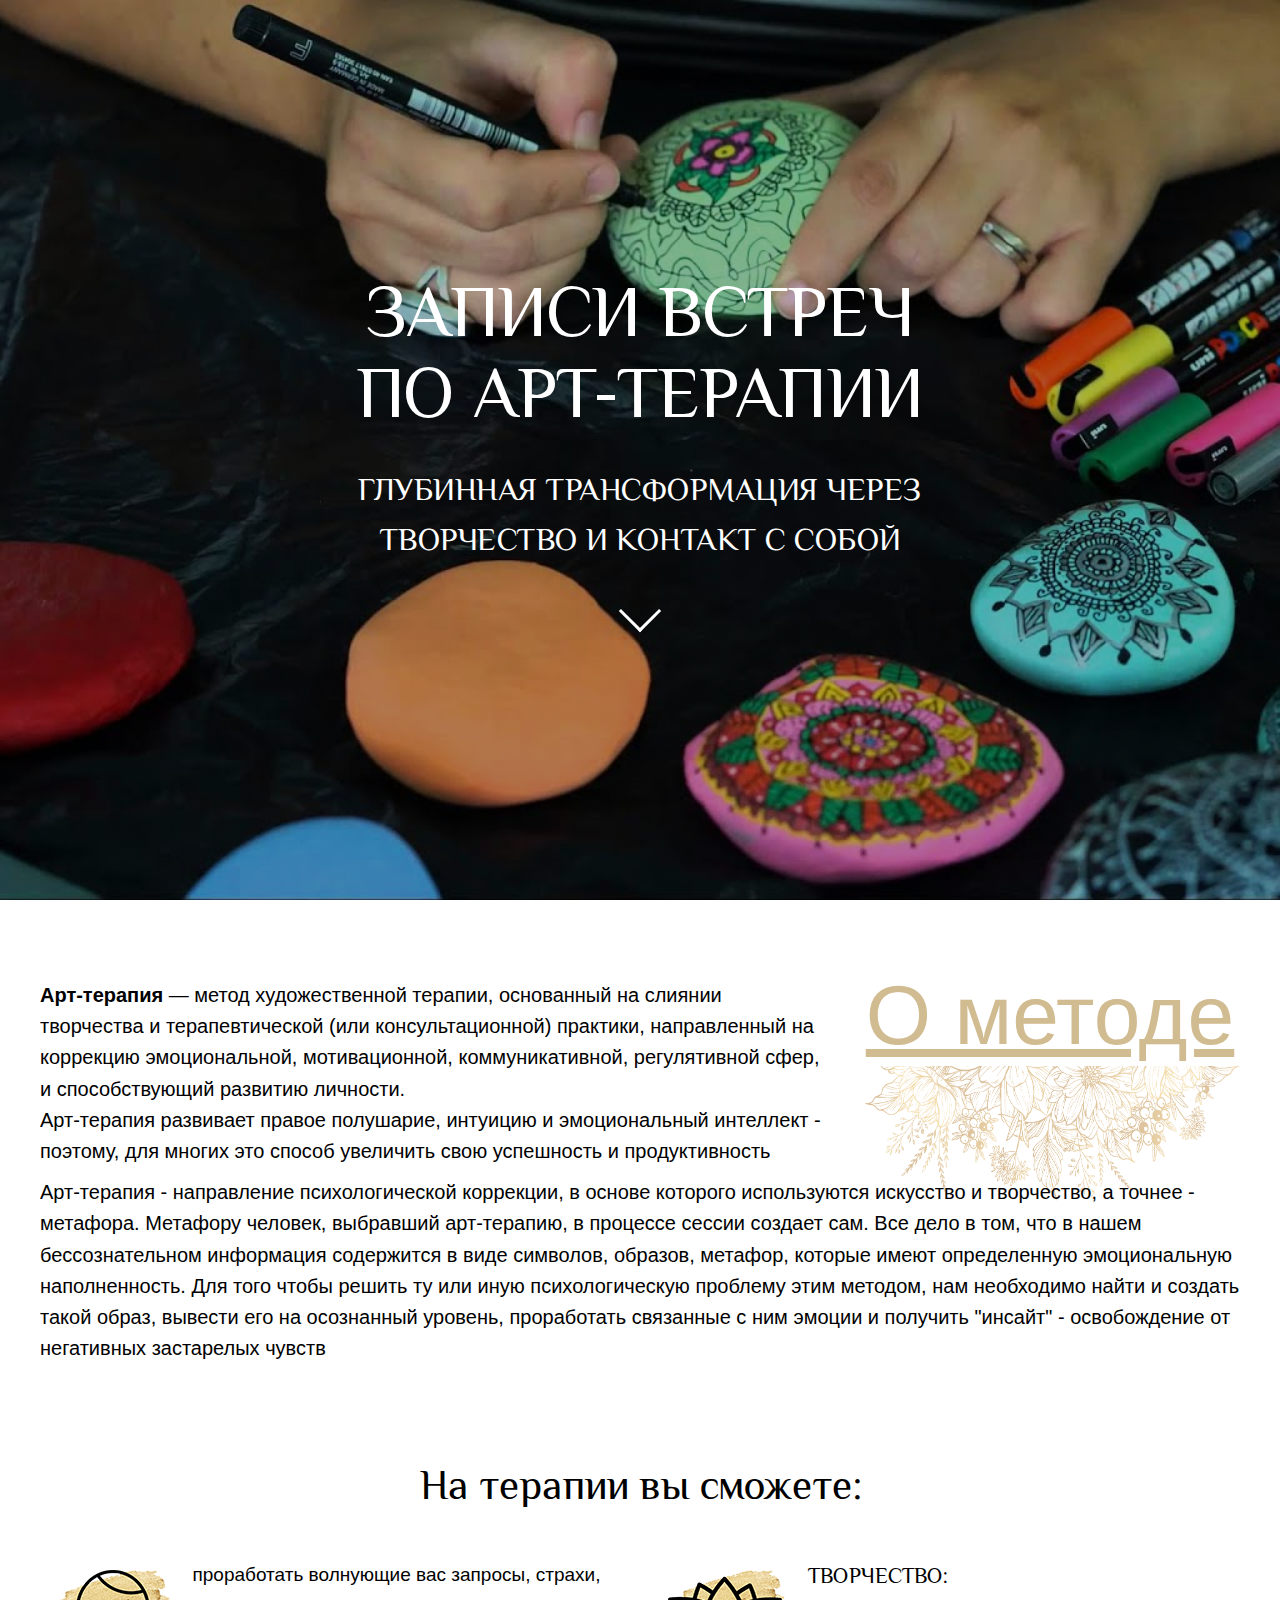
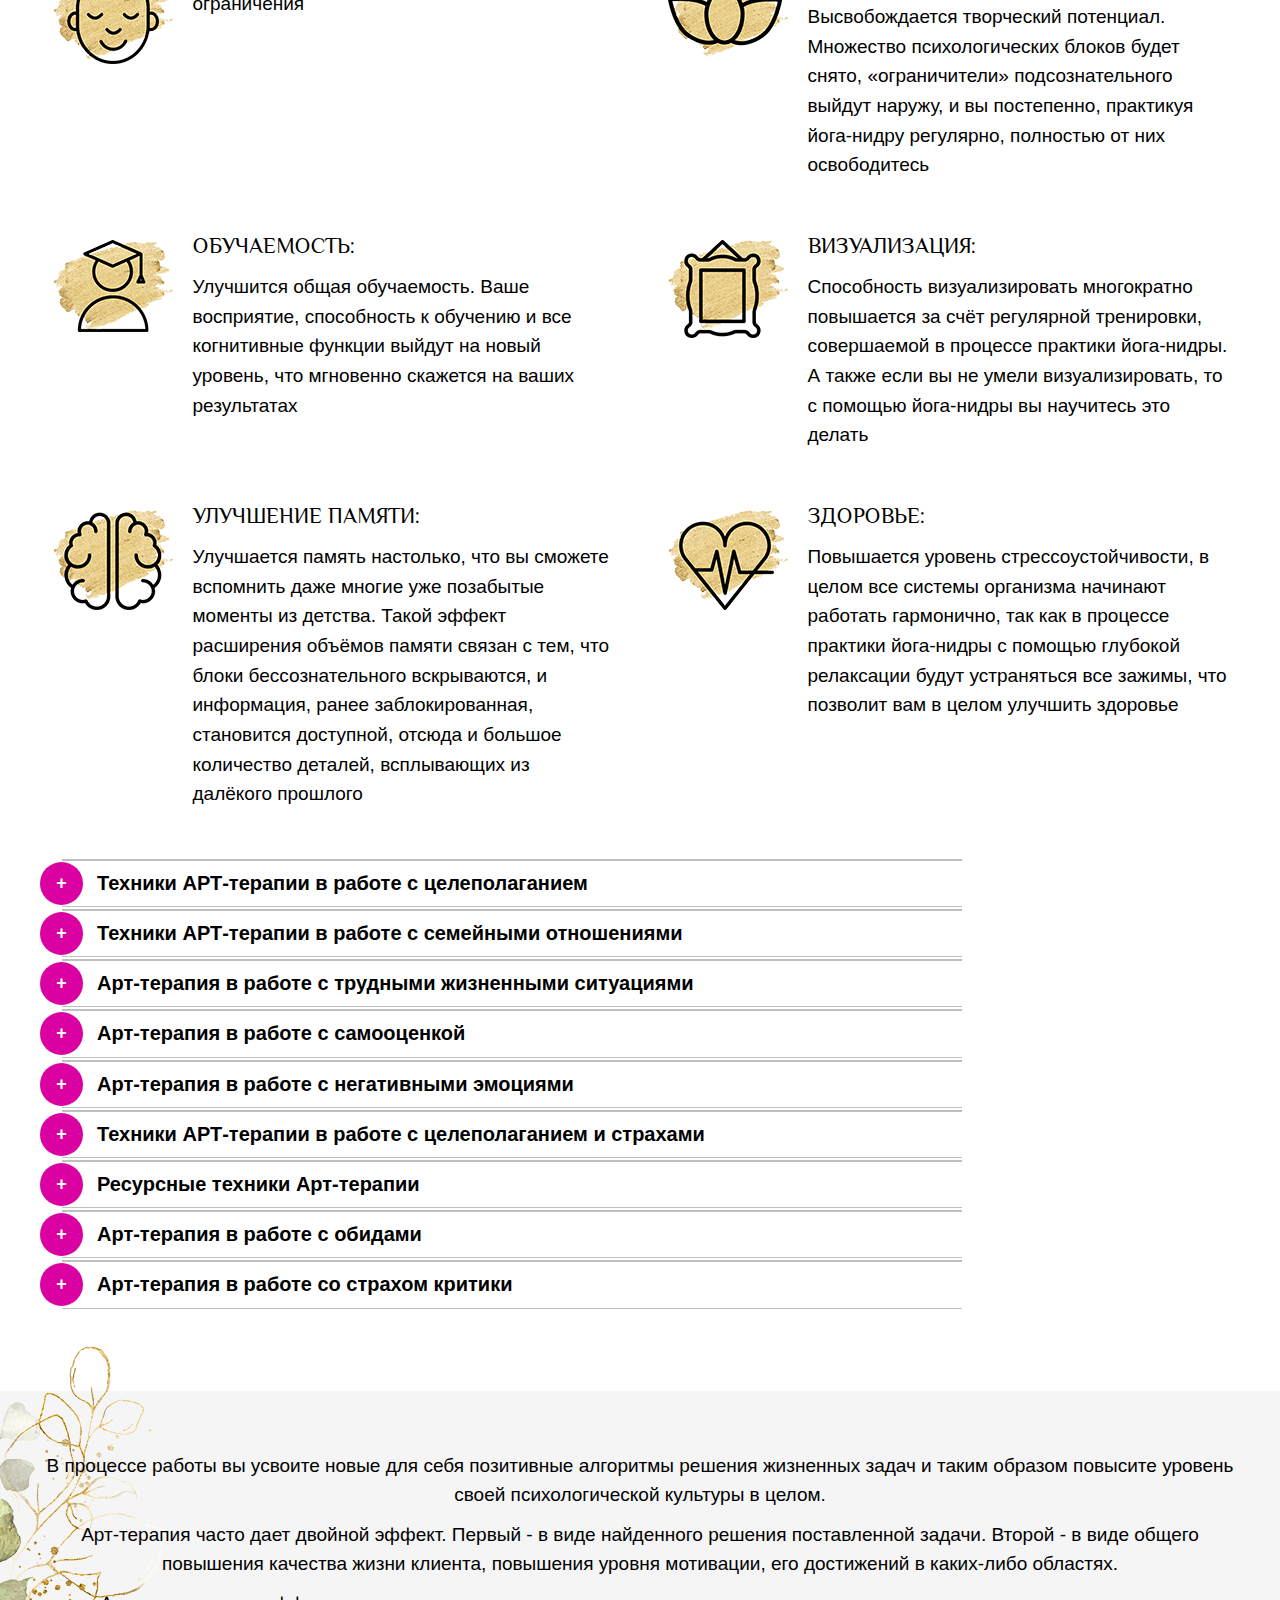
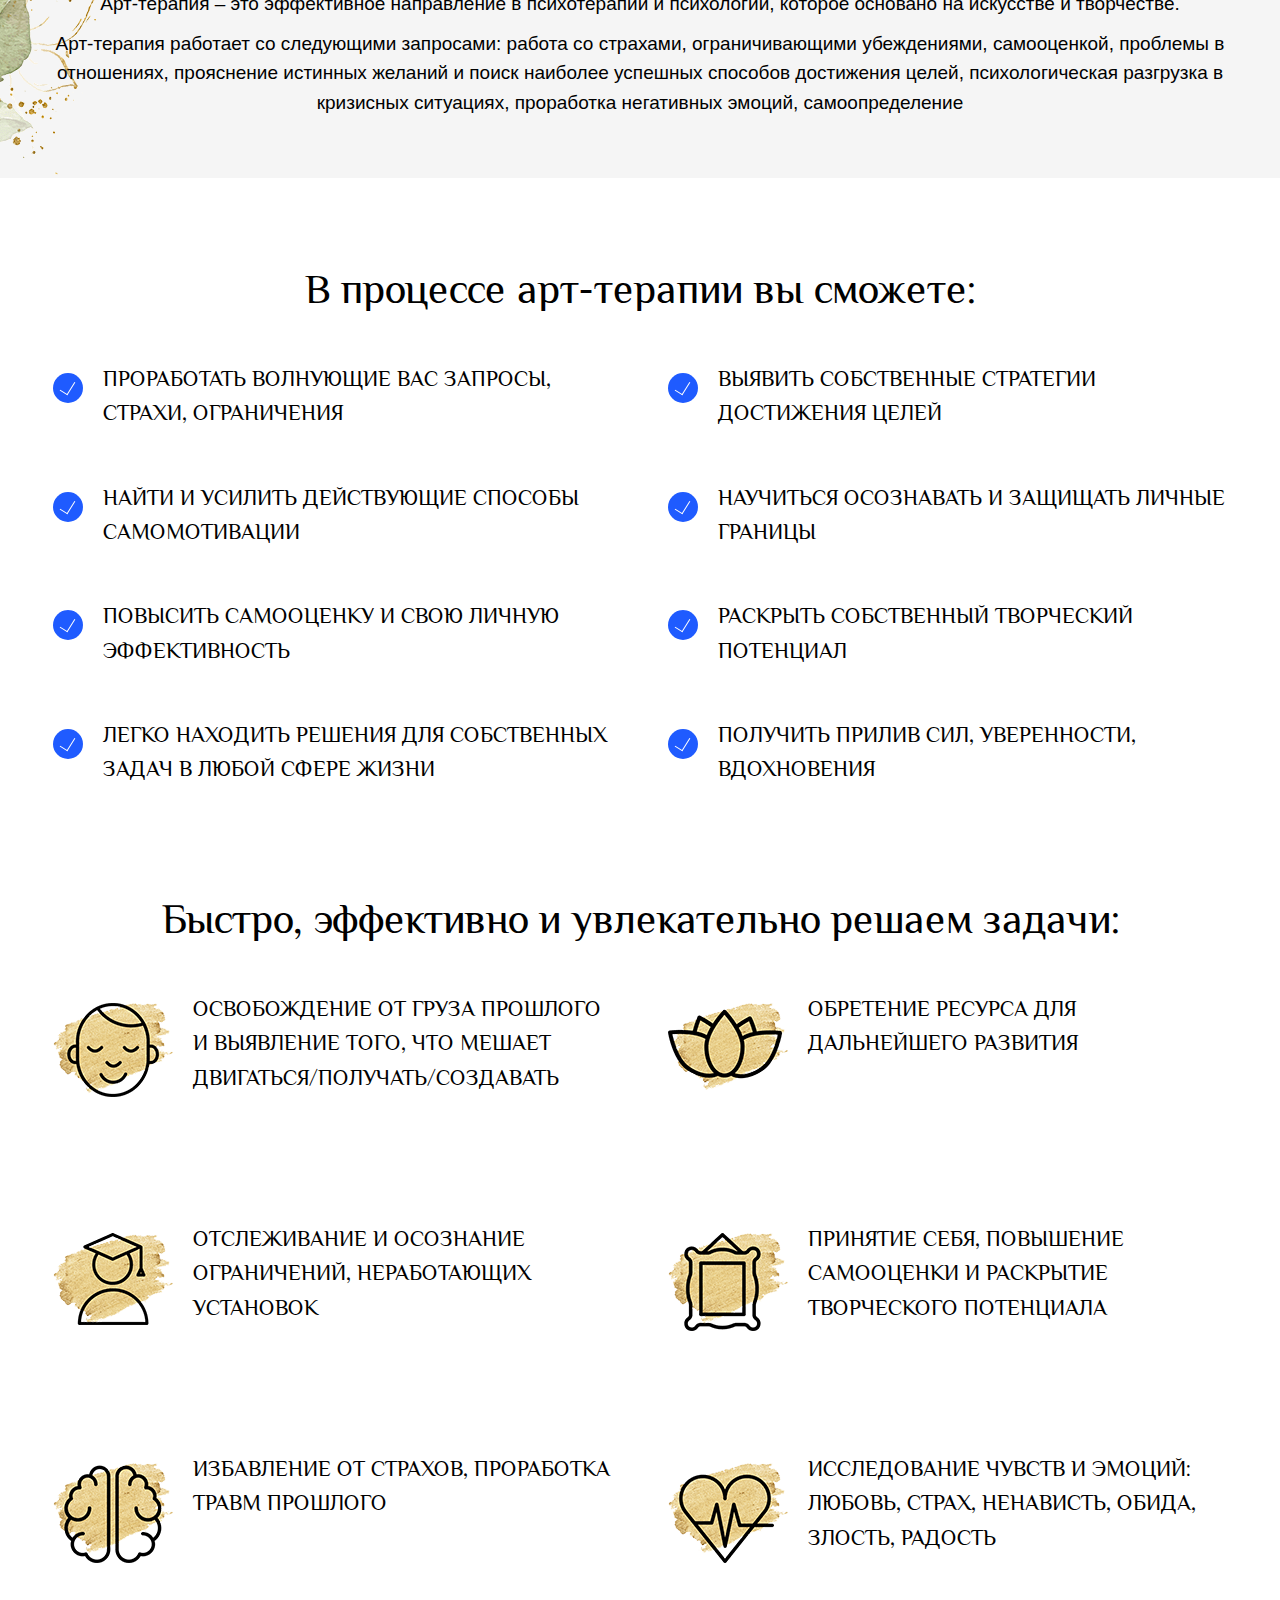
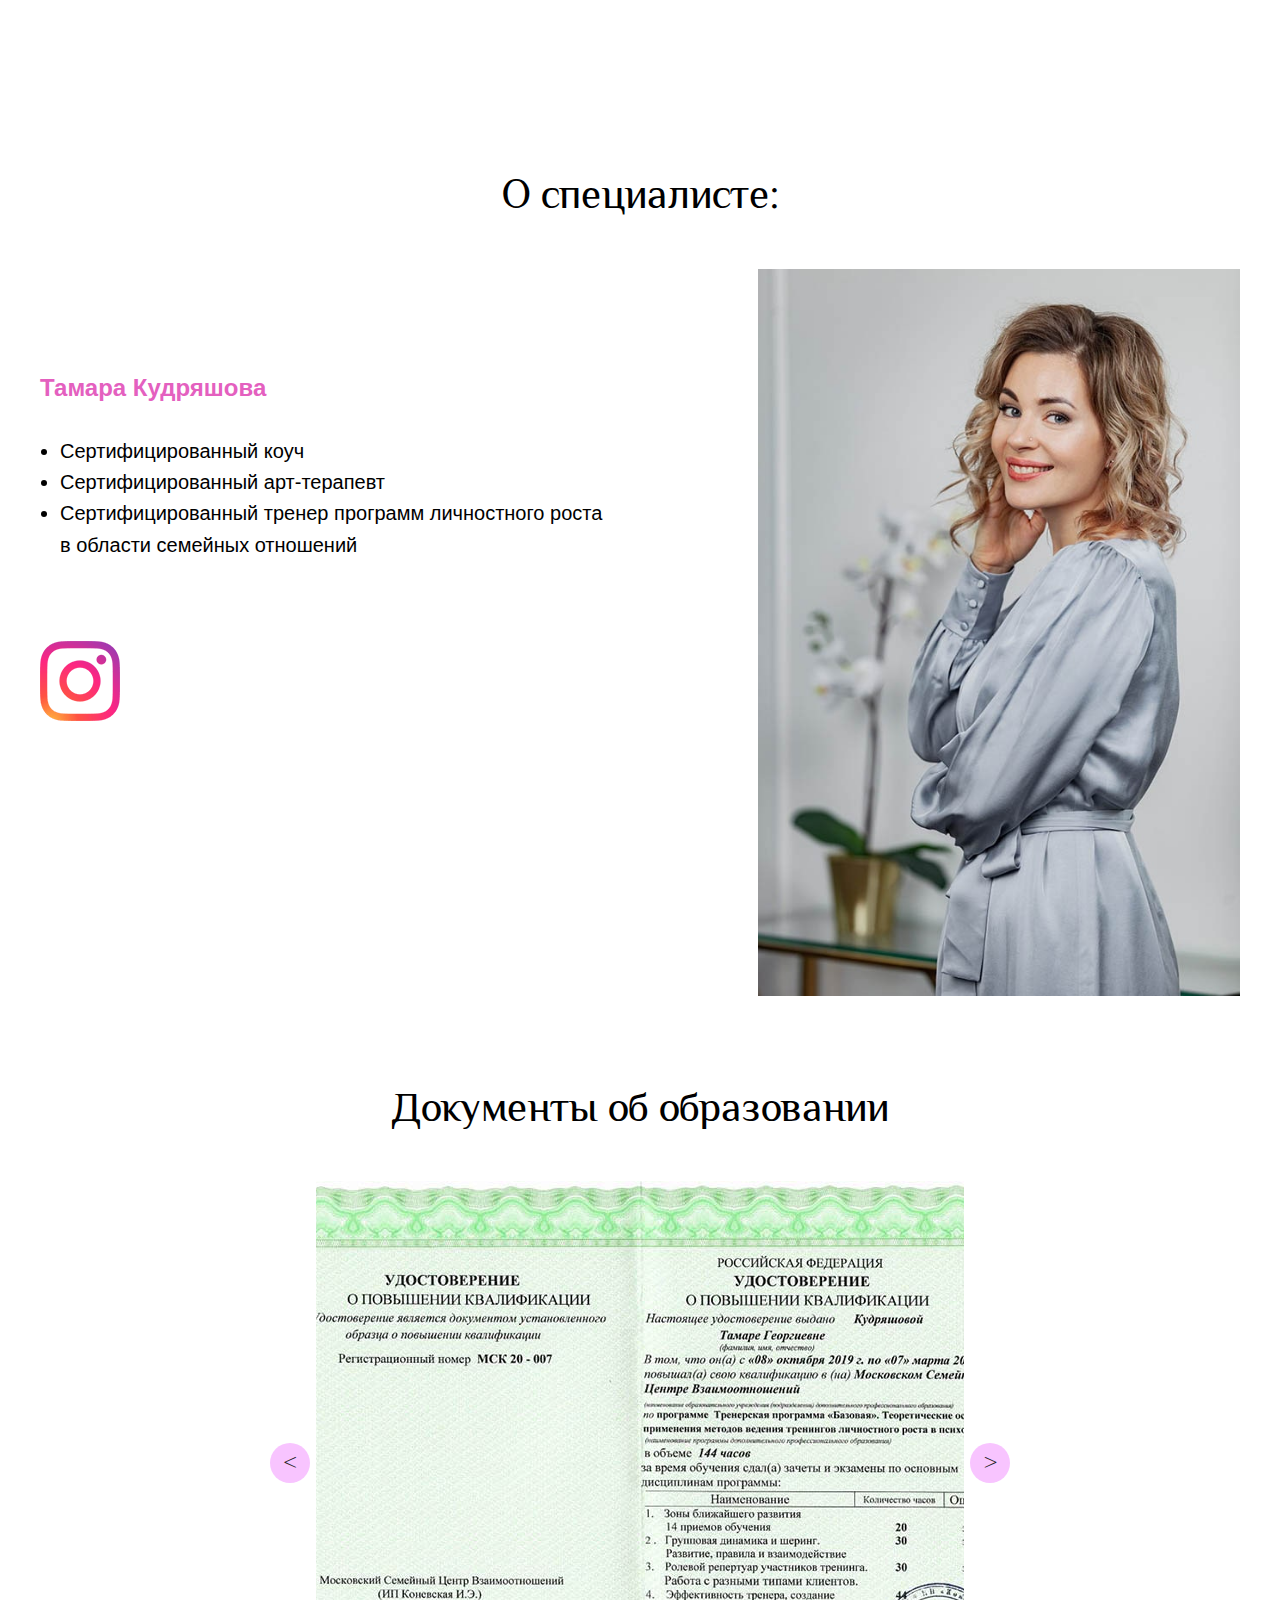
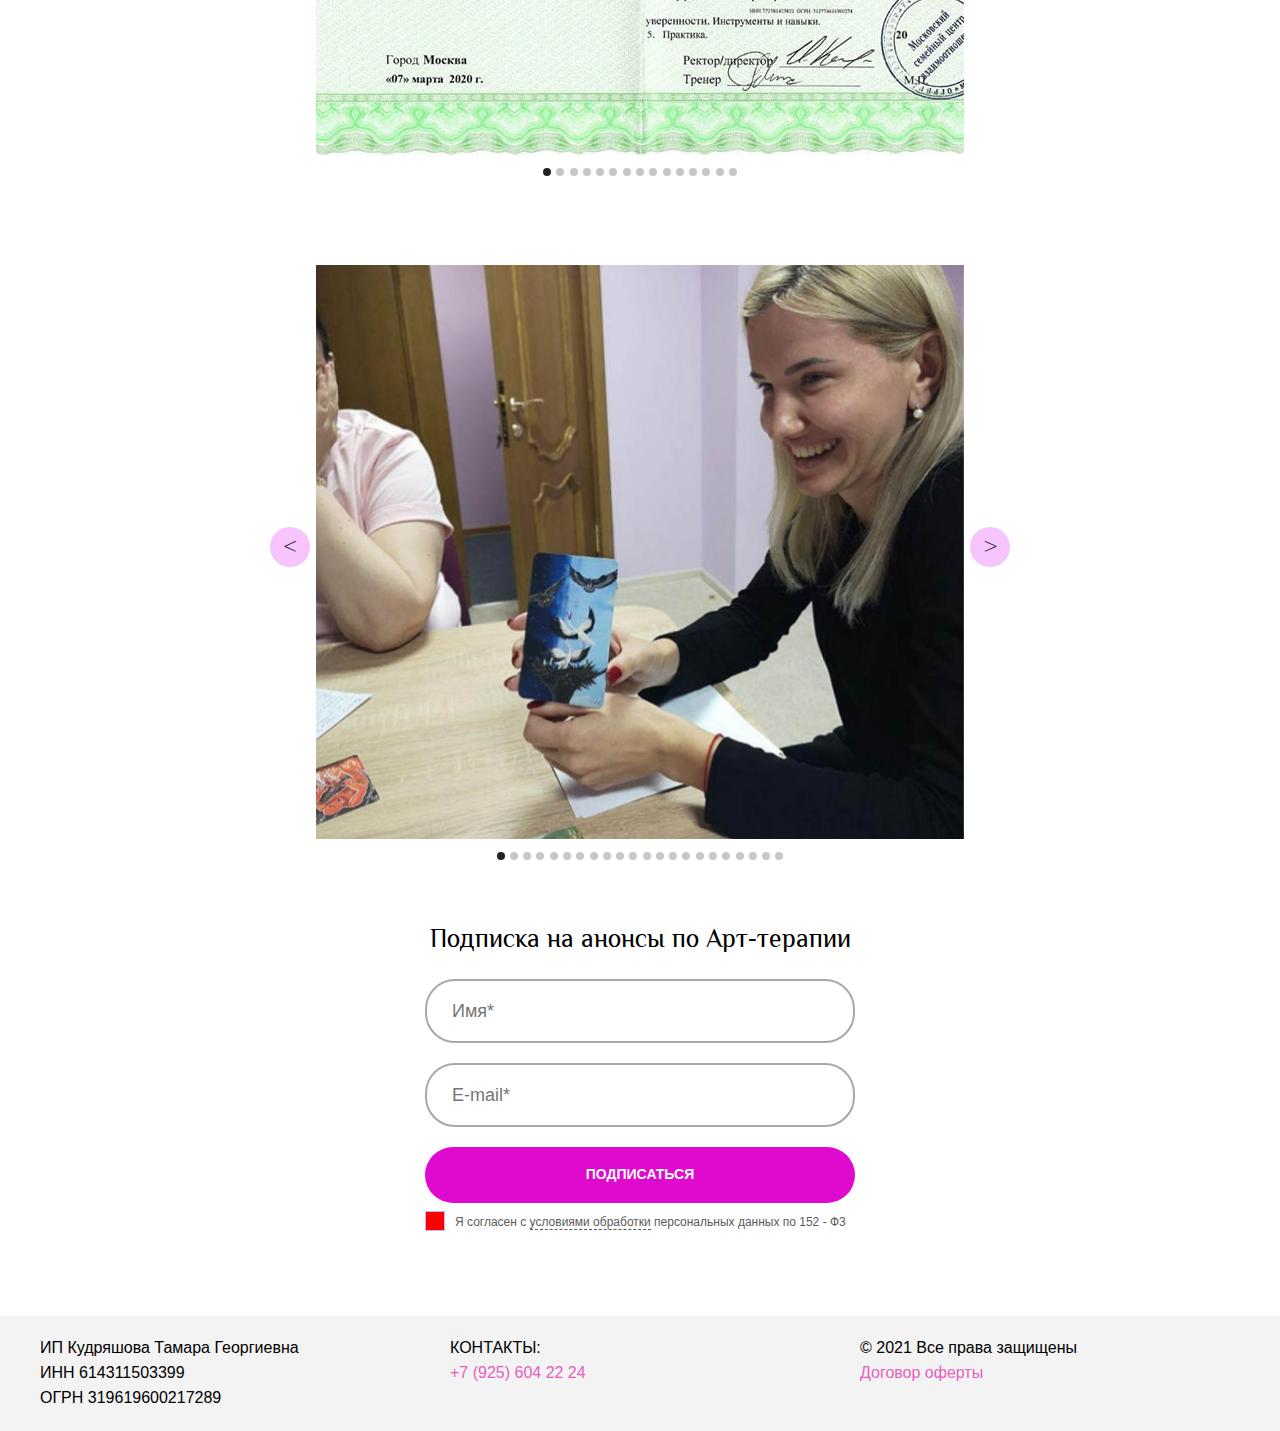
==== commit b4ffb488: "Main page is adapted" ====
--- a/index.html
+++ b/index.html
@@ -407,7 +407,7 @@
               <div class="item"><img class="cert-slider-img" src="img/certs/cert-14.jpg" alt="Сертификат 14"/>
               </div>
             </div>
-            <div class="carousel-indicators">
+            <ul class="carousel-indicators">
               <li class="active" data-target="#certs-slider" data-slide-to="0"></li>
               <li data-target="#certs-slider" data-slide-to="1"></li>
               <li data-target="#certs-slider" data-slide-to="2"></li>
@@ -423,7 +423,7 @@
               <li data-target="#certs-slider" data-slide-to="12"></li>
               <li data-target="#certs-slider" data-slide-to="13"></li>
               <li data-target="#certs-slider" data-slide-to="14"></li>
-            </div><a class="left carousel-control" href="#certs-slider" role="button" data-slide="prev"><</a><a class="right carousel-control" href="#certs-slider" role="button" data-slide="next">></a>
+            </ul><a class="left carousel-control" href="#certs-slider" role="button" data-slide="prev"><</a><a class="right carousel-control" href="#certs-slider" role="button" data-slide="next">></a>
           </div>
           <div class="carousel slide" id="photos-slider" data-ride="carousel">
             <div class="carousel-inner" role="listbox">
@@ -472,7 +472,7 @@
               <div class="item"><img class="cert-slider-img" src="img/certs/photo-22.jpg" alt="Сертификат 22"/>
               </div>
             </div>
-            <div class="carousel-indicators">
+            <ul class="carousel-indicators">
               <li class="active" data-target="#photos-slider" data-slide-to="0"></li>
               <li data-target="#photos-slider" data-slide-to="-1"></li>
               <li data-target="#photos-slider" data-slide-to="-2"></li>
@@ -495,7 +495,7 @@
               <li data-target="#photos-slider" data-slide-to="-19"></li>
               <li data-target="#photos-slider" data-slide-to="-20"></li>
               <li data-target="#photos-slider" data-slide-to="-21"></li>
-            </div><a class="left carousel-control" href="#photos-slider" role="button" data-slide="prev"><</a><a class="right carousel-control" href="#photos-slider" role="button" data-slide="next">></a>
+            </ul><a class="left carousel-control" href="#photos-slider" role="button" data-slide="prev"><</a><a class="right carousel-control" href="#photos-slider" role="button" data-slide="next">></a>
           </div>
           <form class="form form-main" action="https://shop.mv-centr.ru/?r=personal/newsletter/sub/add&id=25863&lg=ru&Contact[id_newsletter]=200" method="post" enctype="application/x-www-form-urlencoded" accept-charset="UTF-8">
             <h5 class="form-title">Подписка на анонсы по Арт-терапии</h5>
@@ -546,5 +546,8 @@
     </footer>
     <script src="js/libs.min.js"></script>
     <script src="js/scripts.js"></script>
+    <!-- BEGIN CALLPY CODE {literal}  -->
+    <script>(function(w,t,p,v,c,f,s,r,h,l,d){w[p]="//callpy.com/";w[v]="5.10";w[c]=false;if(t==w){var tmp=l.callpy_data;if(tmp==null||!l.callpy_html||!l[c]){w[f]=false}else{w[f]=true;w[s]=JSON.parse(tmp);var tm=new Date().getTime();if(tm-w[s].lastSave<20000){if(w[s].insertcode){eval(w[s].insertcode)}else{w[f]=false}}else{w[f]=false}}}else{w[f]=false}var callpy_script=d.createElement("script");try{var tmp=parent.window.location.href?1:0}catch(e){var tmp=0}callpy_script.type="text/javascript";callpy_script.async=true;if(!w[f]||!l[h]){l[h]=new Date().getTime()}callpy_script.src=w[p]+"c/"+w.location.host.replace(/www./i,"")+"/"+(t==w?(w[f]?1:2):(tmp==1?4:3))+".js?id=19509&m="+l[h];callpy_script.onload=function(){iowisp.init()};d.body.appendChild(callpy_script)})(window,window.top,"callpy_path","callpy_version","tiny","sven","callpy_storage","callpy_chat_scroller","callpy_lastchat",localStorage,document);</script>
+    <!-- {/literal} END CALLPY CODE  -->
   </body>
 </html>--- a/css/styles.min.css
+++ b/css/styles.min.css
@@ -5,4 +5,4 @@
  * Bootstrap v3.4.1 (https://getbootstrap.com/)
  * Copyright 2011-2019 Twitter, Inc.
  * Licensed under MIT (https://github.com/twbs/bootstrap/blob/master/LICENSE)
- *//*! normalize.css v3.0.3 | MIT License | github.com/necolas/normalize.css */html{font-family:sans-serif;-ms-text-size-adjust:100%;-webkit-text-size-adjust:100%}body{margin:0}article,aside,details,figcaption,figure,footer,header,hgroup,main,menu,nav,section,summary{display:block}audio,canvas,progress,video{display:inline-block;vertical-align:baseline}audio:not([controls]){display:none;height:0}[hidden],template{display:none}a{background-color:transparent}a:active,a:hover{outline:0}abbr[title]{border-bottom:none;text-decoration:underline;-webkit-text-decoration:underline dotted;-moz-text-decoration:underline dotted;text-decoration:underline dotted}b,strong{font-weight:bold}dfn{font-style:italic}h1{font-size:2em;margin:0.67em 0}mark{background:#ff0;color:#000}small{font-size:80%}sub,sup{font-size:75%;line-height:0;position:relative;vertical-align:baseline}sup{top:-0.5em}sub{bottom:-0.25em}img{border:0}svg:not(:root){overflow:hidden}figure{margin:1em 40px}hr{-webkit-box-sizing:content-box;-moz-box-sizing:content-box;box-sizing:content-box;height:0}pre{overflow:auto}code,kbd,pre,samp{font-family:monospace,monospace;font-size:1em}button,input,optgroup,select,textarea{color:inherit;font:inherit;margin:0}button{overflow:visible}button,select{text-transform:none}button,html input[type=button],input[type=reset],input[type=submit]{-webkit-appearance:button;cursor:pointer}button[disabled],html input[disabled]{cursor:default}button::-moz-focus-inner,input::-moz-focus-inner{border:0;padding:0}input{line-height:normal}input[type=checkbox],input[type=radio]{-webkit-box-sizing:border-box;-moz-box-sizing:border-box;box-sizing:border-box;padding:0}input[type=number]::-webkit-inner-spin-button,input[type=number]::-webkit-outer-spin-button{height:auto}input[type=search]{-webkit-appearance:textfield;-webkit-box-sizing:content-box;-moz-box-sizing:content-box;box-sizing:content-box}input[type=search]::-webkit-search-cancel-button,input[type=search]::-webkit-search-decoration{-webkit-appearance:none}fieldset{border:1px solid #c0c0c0;margin:0 2px;padding:0.35em 0.625em 0.75em}legend{border:0;padding:0}textarea{overflow:auto}optgroup{font-weight:bold}table{border-collapse:collapse;border-spacing:0}td,th{padding:0}*{-webkit-box-sizing:border-box;-moz-box-sizing:border-box;box-sizing:border-box}:after,:before{-webkit-box-sizing:border-box;-moz-box-sizing:border-box;box-sizing:border-box}html{font-size:10px;-webkit-tap-highlight-color:rgba(0,0,0,0)}body{font-family:"Helvetica Neue",Helvetica,Arial,sans-serif;font-size:14px;line-height:1.42857143;color:#333;background-color:#fff}button,input,select,textarea{font-family:inherit;font-size:inherit;line-height:inherit}a{color:#337ab7;text-decoration:none}a:focus,a:hover{color:#23527c;text-decoration:underline}a:focus{outline:5px auto -webkit-focus-ring-color;outline-offset:-2px}figure{margin:0}img{vertical-align:middle}.carousel-inner>.item>a>img,.carousel-inner>.item>img,.img-responsive{display:block;max-width:100%;height:auto}.img-rounded{-webkit-border-radius:6px;-moz-border-radius:6px;border-radius:6px}.img-thumbnail{padding:4px;line-height:1.42857143;background-color:#fff;border:1px solid #ddd;-webkit-border-radius:4px;-moz-border-radius:4px;border-radius:4px;-webkit-transition:all .2s ease-in-out;-o-transition:all .2s ease-in-out;-moz-transition:all .2s ease-in-out;transition:all .2s ease-in-out;display:inline-block;max-width:100%;height:auto}.img-circle{-webkit-border-radius:50%;-moz-border-radius:50%;border-radius:50%}hr{margin-top:20px;margin-bottom:20px;border:0;border-top:1px solid #eee}.sr-only{position:absolute;width:1px;height:1px;padding:0;margin:-1px;overflow:hidden;clip:rect(0,0,0,0);border:0}.sr-only-focusable:active,.sr-only-focusable:focus{position:static;width:auto;height:auto;margin:0;overflow:visible;clip:auto}[role=button]{cursor:pointer}.container{padding-right:15px;padding-left:15px;margin-right:auto;margin-left:auto}@media (min-width:768px){.container{width:750px}}@media (min-width:992px){.container{width:970px}}@media (min-width:1200px){.container{width:1170px}}.container-fluid{padding-right:15px;padding-left:15px;margin-right:auto;margin-left:auto}.row{margin-right:-15px;margin-left:-15px}.row-no-gutters{margin-right:0;margin-left:0}.row-no-gutters [class*=col-]{padding-right:0;padding-left:0}.col-lg-1,.col-lg-2,.col-lg-3,.col-lg-4,.col-lg-5,.col-lg-6,.col-lg-7,.col-lg-8,.col-lg-9,.col-lg-10,.col-lg-11,.col-lg-12,.col-md-1,.col-md-2,.col-md-3,.col-md-4,.col-md-5,.col-md-6,.col-md-7,.col-md-8,.col-md-9,.col-md-10,.col-md-11,.col-md-12,.col-sm-1,.col-sm-2,.col-sm-3,.col-sm-4,.col-sm-5,.col-sm-6,.col-sm-7,.col-sm-8,.col-sm-9,.col-sm-10,.col-sm-11,.col-sm-12,.col-xs-1,.col-xs-2,.col-xs-3,.col-xs-4,.col-xs-5,.col-xs-6,.col-xs-7,.col-xs-8,.col-xs-9,.col-xs-10,.col-xs-11,.col-xs-12{position:relative;min-height:1px;padding-right:15px;padding-left:15px}.col-xs-1,.col-xs-2,.col-xs-3,.col-xs-4,.col-xs-5,.col-xs-6,.col-xs-7,.col-xs-8,.col-xs-9,.col-xs-10,.col-xs-11,.col-xs-12{float:left}.col-xs-12{width:100%}.col-xs-11{width:91.66666667%}.col-xs-10{width:83.33333333%}.col-xs-9{width:75%}.col-xs-8{width:66.66666667%}.col-xs-7{width:58.33333333%}.col-xs-6{width:50%}.col-xs-5{width:41.66666667%}.col-xs-4{width:33.33333333%}.col-xs-3{width:25%}.col-xs-2{width:16.66666667%}.col-xs-1{width:8.33333333%}.col-xs-pull-12{right:100%}.col-xs-pull-11{right:91.66666667%}.col-xs-pull-10{right:83.33333333%}.col-xs-pull-9{right:75%}.col-xs-pull-8{right:66.66666667%}.col-xs-pull-7{right:58.33333333%}.col-xs-pull-6{right:50%}.col-xs-pull-5{right:41.66666667%}.col-xs-pull-4{right:33.33333333%}.col-xs-pull-3{right:25%}.col-xs-pull-2{right:16.66666667%}.col-xs-pull-1{right:8.33333333%}.col-xs-pull-0{right:auto}.col-xs-push-12{left:100%}.col-xs-push-11{left:91.66666667%}.col-xs-push-10{left:83.33333333%}.col-xs-push-9{left:75%}.col-xs-push-8{left:66.66666667%}.col-xs-push-7{left:58.33333333%}.col-xs-push-6{left:50%}.col-xs-push-5{left:41.66666667%}.col-xs-push-4{left:33.33333333%}.col-xs-push-3{left:25%}.col-xs-push-2{left:16.66666667%}.col-xs-push-1{left:8.33333333%}.col-xs-push-0{left:auto}.col-xs-offset-12{margin-left:100%}.col-xs-offset-11{margin-left:91.66666667%}.col-xs-offset-10{margin-left:83.33333333%}.col-xs-offset-9{margin-left:75%}.col-xs-offset-8{margin-left:66.66666667%}.col-xs-offset-7{margin-left:58.33333333%}.col-xs-offset-6{margin-left:50%}.col-xs-offset-5{margin-left:41.66666667%}.col-xs-offset-4{margin-left:33.33333333%}.col-xs-offset-3{margin-left:25%}.col-xs-offset-2{margin-left:16.66666667%}.col-xs-offset-1{margin-left:8.33333333%}.col-xs-offset-0{margin-left:0}@media (min-width:768px){.col-sm-1,.col-sm-2,.col-sm-3,.col-sm-4,.col-sm-5,.col-sm-6,.col-sm-7,.col-sm-8,.col-sm-9,.col-sm-10,.col-sm-11,.col-sm-12{float:left}.col-sm-12{width:100%}.col-sm-11{width:91.66666667%}.col-sm-10{width:83.33333333%}.col-sm-9{width:75%}.col-sm-8{width:66.66666667%}.col-sm-7{width:58.33333333%}.col-sm-6{width:50%}.col-sm-5{width:41.66666667%}.col-sm-4{width:33.33333333%}.col-sm-3{width:25%}.col-sm-2{width:16.66666667%}.col-sm-1{width:8.33333333%}.col-sm-pull-12{right:100%}.col-sm-pull-11{right:91.66666667%}.col-sm-pull-10{right:83.33333333%}.col-sm-pull-9{right:75%}.col-sm-pull-8{right:66.66666667%}.col-sm-pull-7{right:58.33333333%}.col-sm-pull-6{right:50%}.col-sm-pull-5{right:41.66666667%}.col-sm-pull-4{right:33.33333333%}.col-sm-pull-3{right:25%}.col-sm-pull-2{right:16.66666667%}.col-sm-pull-1{right:8.33333333%}.col-sm-pull-0{right:auto}.col-sm-push-12{left:100%}.col-sm-push-11{left:91.66666667%}.col-sm-push-10{left:83.33333333%}.col-sm-push-9{left:75%}.col-sm-push-8{left:66.66666667%}.col-sm-push-7{left:58.33333333%}.col-sm-push-6{left:50%}.col-sm-push-5{left:41.66666667%}.col-sm-push-4{left:33.33333333%}.col-sm-push-3{left:25%}.col-sm-push-2{left:16.66666667%}.col-sm-push-1{left:8.33333333%}.col-sm-push-0{left:auto}.col-sm-offset-12{margin-left:100%}.col-sm-offset-11{margin-left:91.66666667%}.col-sm-offset-10{margin-left:83.33333333%}.col-sm-offset-9{margin-left:75%}.col-sm-offset-8{margin-left:66.66666667%}.col-sm-offset-7{margin-left:58.33333333%}.col-sm-offset-6{margin-left:50%}.col-sm-offset-5{margin-left:41.66666667%}.col-sm-offset-4{margin-left:33.33333333%}.col-sm-offset-3{margin-left:25%}.col-sm-offset-2{margin-left:16.66666667%}.col-sm-offset-1{margin-left:8.33333333%}.col-sm-offset-0{margin-left:0}}@media (min-width:992px){.col-md-1,.col-md-2,.col-md-3,.col-md-4,.col-md-5,.col-md-6,.col-md-7,.col-md-8,.col-md-9,.col-md-10,.col-md-11,.col-md-12{float:left}.col-md-12{width:100%}.col-md-11{width:91.66666667%}.col-md-10{width:83.33333333%}.col-md-9{width:75%}.col-md-8{width:66.66666667%}.col-md-7{width:58.33333333%}.col-md-6{width:50%}.col-md-5{width:41.66666667%}.col-md-4{width:33.33333333%}.col-md-3{width:25%}.col-md-2{width:16.66666667%}.col-md-1{width:8.33333333%}.col-md-pull-12{right:100%}.col-md-pull-11{right:91.66666667%}.col-md-pull-10{right:83.33333333%}.col-md-pull-9{right:75%}.col-md-pull-8{right:66.66666667%}.col-md-pull-7{right:58.33333333%}.col-md-pull-6{right:50%}.col-md-pull-5{right:41.66666667%}.col-md-pull-4{right:33.33333333%}.col-md-pull-3{right:25%}.col-md-pull-2{right:16.66666667%}.col-md-pull-1{right:8.33333333%}.col-md-pull-0{right:auto}.col-md-push-12{left:100%}.col-md-push-11{left:91.66666667%}.col-md-push-10{left:83.33333333%}.col-md-push-9{left:75%}.col-md-push-8{left:66.66666667%}.col-md-push-7{left:58.33333333%}.col-md-push-6{left:50%}.col-md-push-5{left:41.66666667%}.col-md-push-4{left:33.33333333%}.col-md-push-3{left:25%}.col-md-push-2{left:16.66666667%}.col-md-push-1{left:8.33333333%}.col-md-push-0{left:auto}.col-md-offset-12{margin-left:100%}.col-md-offset-11{margin-left:91.66666667%}.col-md-offset-10{margin-left:83.33333333%}.col-md-offset-9{margin-left:75%}.col-md-offset-8{margin-left:66.66666667%}.col-md-offset-7{margin-left:58.33333333%}.col-md-offset-6{margin-left:50%}.col-md-offset-5{margin-left:41.66666667%}.col-md-offset-4{margin-left:33.33333333%}.col-md-offset-3{margin-left:25%}.col-md-offset-2{margin-left:16.66666667%}.col-md-offset-1{margin-left:8.33333333%}.col-md-offset-0{margin-left:0}}@media (min-width:1200px){.col-lg-1,.col-lg-2,.col-lg-3,.col-lg-4,.col-lg-5,.col-lg-6,.col-lg-7,.col-lg-8,.col-lg-9,.col-lg-10,.col-lg-11,.col-lg-12{float:left}.col-lg-12{width:100%}.col-lg-11{width:91.66666667%}.col-lg-10{width:83.33333333%}.col-lg-9{width:75%}.col-lg-8{width:66.66666667%}.col-lg-7{width:58.33333333%}.col-lg-6{width:50%}.col-lg-5{width:41.66666667%}.col-lg-4{width:33.33333333%}.col-lg-3{width:25%}.col-lg-2{width:16.66666667%}.col-lg-1{width:8.33333333%}.col-lg-pull-12{right:100%}.col-lg-pull-11{right:91.66666667%}.col-lg-pull-10{right:83.33333333%}.col-lg-pull-9{right:75%}.col-lg-pull-8{right:66.66666667%}.col-lg-pull-7{right:58.33333333%}.col-lg-pull-6{right:50%}.col-lg-pull-5{right:41.66666667%}.col-lg-pull-4{right:33.33333333%}.col-lg-pull-3{right:25%}.col-lg-pull-2{right:16.66666667%}.col-lg-pull-1{right:8.33333333%}.col-lg-pull-0{right:auto}.col-lg-push-12{left:100%}.col-lg-push-11{left:91.66666667%}.col-lg-push-10{left:83.33333333%}.col-lg-push-9{left:75%}.col-lg-push-8{left:66.66666667%}.col-lg-push-7{left:58.33333333%}.col-lg-push-6{left:50%}.col-lg-push-5{left:41.66666667%}.col-lg-push-4{left:33.33333333%}.col-lg-push-3{left:25%}.col-lg-push-2{left:16.66666667%}.col-lg-push-1{left:8.33333333%}.col-lg-push-0{left:auto}.col-lg-offset-12{margin-left:100%}.col-lg-offset-11{margin-left:91.66666667%}.col-lg-offset-10{margin-left:83.33333333%}.col-lg-offset-9{margin-left:75%}.col-lg-offset-8{margin-left:66.66666667%}.col-lg-offset-7{margin-left:58.33333333%}.col-lg-offset-6{margin-left:50%}.col-lg-offset-5{margin-left:41.66666667%}.col-lg-offset-4{margin-left:33.33333333%}.col-lg-offset-3{margin-left:25%}.col-lg-offset-2{margin-left:16.66666667%}.col-lg-offset-1{margin-left:8.33333333%}.col-lg-offset-0{margin-left:0}}.fade{opacity:0;-webkit-transition:opacity .15s linear;-o-transition:opacity .15s linear;-moz-transition:opacity .15s linear;transition:opacity .15s linear}.fade.in{opacity:1}.collapse{display:none}.collapse.in{display:block}tr.collapse.in{display:table-row}tbody.collapse.in{display:table-row-group}.collapsing{position:relative;height:0;overflow:hidden;-webkit-transition-property:height,visibility;-o-transition-property:height,visibility;-moz-transition-property:height,visibility;transition-property:height,visibility;-webkit-transition-duration:.35s;-o-transition-duration:.35s;-moz-transition-duration:.35s;transition-duration:.35s;-webkit-transition-timing-function:ease;-o-transition-timing-function:ease;-moz-transition-timing-function:ease;transition-timing-function:ease}.carousel{position:relative}.carousel-inner{position:relative;width:100%;overflow:hidden}.carousel-inner>.item{position:relative;display:none;-webkit-transition:.6s ease-in-out left;-o-transition:.6s ease-in-out left;-moz-transition:.6s ease-in-out left;transition:.6s ease-in-out left}.carousel-inner>.item>a>img,.carousel-inner>.item>img{line-height:1}@media (-webkit-transform-3d),(transform-3d){.carousel-inner>.item{-webkit-transition:-webkit-transform 0.6s ease-in-out;-o-transition:-o-transform 0.6s ease-in-out;transition:-webkit-transform 0.6s ease-in-out;-moz-transition:transform 0.6s ease-in-out,-moz-transform 0.6s ease-in-out;transition:transform 0.6s ease-in-out;transition:transform 0.6s ease-in-out,-webkit-transform 0.6s ease-in-out,-moz-transform 0.6s ease-in-out,-o-transform 0.6s ease-in-out;-webkit-backface-visibility:hidden;-moz-backface-visibility:hidden;backface-visibility:hidden;-webkit-perspective:1000px;-moz-perspective:1000px;perspective:1000px}.carousel-inner>.item.active.right,.carousel-inner>.item.next{-webkit-transform:translate3d(100%,0,0);-moz-transform:translate3d(100%,0,0);transform:translate3d(100%,0,0);left:0}.carousel-inner>.item.active.left,.carousel-inner>.item.prev{-webkit-transform:translate3d(-100%,0,0);-moz-transform:translate3d(-100%,0,0);transform:translate3d(-100%,0,0);left:0}.carousel-inner>.item.active,.carousel-inner>.item.next.left,.carousel-inner>.item.prev.right{-webkit-transform:translate3d(0,0,0);-moz-transform:translate3d(0,0,0);transform:translate3d(0,0,0);left:0}}.carousel-inner>.active,.carousel-inner>.next,.carousel-inner>.prev{display:block}.carousel-inner>.active{left:0}.carousel-inner>.next,.carousel-inner>.prev{position:absolute;top:0;width:100%}.carousel-inner>.next{left:100%}.carousel-inner>.prev{left:-100%}.carousel-inner>.next.left,.carousel-inner>.prev.right{left:0}.carousel-inner>.active.left{left:-100%}.carousel-inner>.active.right{left:100%}.carousel-control{position:absolute;top:0;bottom:0;left:0;width:15%;font-size:20px;color:#fff;text-align:center;text-shadow:0 1px 2px rgba(0,0,0,0.6);background-color:rgba(0,0,0,0);filter:alpha(opacity=50);opacity:.5}.carousel-control.left{background-image:-webkit-linear-gradient(left,rgba(0,0,0,0.5) 0,rgba(0,0,0,0.0001) 100%);background-image:-o-linear-gradient(left,rgba(0,0,0,0.5) 0,rgba(0,0,0,0.0001) 100%);background-image:-webkit-gradient(linear,left top,right top,color-stop(0,rgba(0,0,0,0.5)),to(rgba(0,0,0,0.0001)));background-image:-moz-linear-gradient(left,rgba(0,0,0,0.5) 0,rgba(0,0,0,0.0001) 100%);background-image:linear-gradient(to right,rgba(0,0,0,0.5) 0,rgba(0,0,0,0.0001) 100%);filter:progid:DXImageTransform.Microsoft.gradient(startColorstr='#80000000',endColorstr='#00000000',GradientType=1);background-repeat:repeat-x}.carousel-control.right{right:0;left:auto;background-image:-webkit-linear-gradient(left,rgba(0,0,0,0.0001) 0,rgba(0,0,0,0.5) 100%);background-image:-o-linear-gradient(left,rgba(0,0,0,0.0001) 0,rgba(0,0,0,0.5) 100%);background-image:-webkit-gradient(linear,left top,right top,color-stop(0,rgba(0,0,0,0.0001)),to(rgba(0,0,0,0.5)));background-image:-moz-linear-gradient(left,rgba(0,0,0,0.0001) 0,rgba(0,0,0,0.5) 100%);background-image:linear-gradient(to right,rgba(0,0,0,0.0001) 0,rgba(0,0,0,0.5) 100%);filter:progid:DXImageTransform.Microsoft.gradient(startColorstr='#00000000',endColorstr='#80000000',GradientType=1);background-repeat:repeat-x}.carousel-control:focus,.carousel-control:hover{color:#fff;text-decoration:none;outline:0;filter:alpha(opacity=90);opacity:.9}.carousel-control .glyphicon-chevron-left,.carousel-control .glyphicon-chevron-right,.carousel-control .icon-next,.carousel-control .icon-prev{position:absolute;top:50%;z-index:5;display:inline-block;margin-top:-10px}.carousel-control .glyphicon-chevron-left,.carousel-control .icon-prev{left:50%;margin-left:-10px}.carousel-control .glyphicon-chevron-right,.carousel-control .icon-next{right:50%;margin-right:-10px}.carousel-control .icon-next,.carousel-control .icon-prev{width:20px;height:20px;font-family:serif;line-height:1}.carousel-control .icon-prev:before{content:"\2039"}.carousel-control .icon-next:before{content:"\203a"}.carousel-indicators{position:absolute;bottom:10px;left:50%;z-index:15;width:60%;padding-left:0;margin-left:-30%;text-align:center;list-style:none}.carousel-indicators li{display:inline-block;width:10px;height:10px;margin:1px;text-indent:-999px;cursor:pointer;background-color:#000\9;background-color:rgba(0,0,0,0);border:1px solid #fff;-webkit-border-radius:10px;-moz-border-radius:10px;border-radius:10px}.carousel-indicators .active{width:12px;height:12px;margin:0;background-color:#fff}.carousel-caption{position:absolute;right:15%;bottom:20px;left:15%;z-index:10;padding-top:20px;padding-bottom:20px;color:#fff;text-align:center;text-shadow:0 1px 2px rgba(0,0,0,0.6)}.carousel-caption .btn{text-shadow:none}@media screen and (min-width:768px){.carousel-control .glyphicon-chevron-left,.carousel-control .glyphicon-chevron-right,.carousel-control .icon-next,.carousel-control .icon-prev{width:30px;height:30px;margin-top:-10px;font-size:30px}.carousel-control .glyphicon-chevron-left,.carousel-control .icon-prev{margin-left:-10px}.carousel-control .glyphicon-chevron-right,.carousel-control .icon-next{margin-right:-10px}.carousel-caption{right:20%;left:20%;padding-bottom:30px}.carousel-indicators{bottom:20px}}.clearfix:after,.clearfix:before,.container-fluid:after,.container-fluid:before,.container:after,.container:before,.row:after,.row:before{display:table;content:" "}.clearfix:after,.container-fluid:after,.container:after,.row:after{clear:both}.center-block{display:block;margin-right:auto;margin-left:auto}.pull-right{float:right!important}.pull-left{float:left!important}.hide{display:none!important}.show{display:block!important}.invisible{visibility:hidden}.text-hide{font:0/0 a;color:transparent;text-shadow:none;background-color:transparent;border:0}.hidden{display:none!important}.affix{position:fixed}*{margin:0;padding:0;outline:none}body{font-size:19px;font-family:'Arial',sans-serif;font-weight:normal;color:#000;background-color:#fff;line-height:1.56}@media screen and (max-width:560px){body{font-size:17px;line-height:23px}}.container{width:1230px;margin:0 auto;position:relative}@media screen and (min-width:2295px){.container{max-width:1400px}}@media screen and (max-width:1230px){.container{width:1170px}}@media screen and (max-width:1199px){.container{width:970px}}@media screen and (max-width:991px){.container{width:750px}}@media screen and (max-width:767px){.container{width:auto}}.content{position:relative;z-index:50}.wrapper{overflow:hidden}a{color:#000}a:focus{outline:0;text-decoration:none}a:hover{text-decoration:none}h1,h2,h3,h4,h5,h6{font-weight:500;margin:0}button{border:none}footer,header,section{width:100%;display:block}.video-wrapper{margin:0 auto;position:relative;width:100%;top:0}.video-wrapper:before{content:'';height:0;padding-top:56.25%;display:block}.video-wrapper:after{content:'';display:block;position:absolute;top:0;left:0;right:0;width:100%;height:70px}.video-wrapper iframe,.video-wrapper img{position:absolute;width:100%;height:100%;display:block;background-color:#000;-webkit-border-radius:0;-moz-border-radius:0;border-radius:0;border:0;top:0;left:0;right:0;bottom:0;cursor:pointer;margin:0 auto}.button{display:inline-block;text-align:center;margin:0 auto;text-decoration:none;color:#fff;text-transform:uppercase;width:auto;min-width:200px;background-color:#e009ce;-webkit-border-radius:30px;-moz-border-radius:30px;border-radius:30px;padding:17px 25px;font-size:14px;font-weight:bold;-webkit-transition:all 0.3s ease;-o-transition:all 0.3s ease;-moz-transition:all 0.3s ease;transition:all 0.3s ease}.button:focus{text-decoration:none;color:#fff}.button:hover{text-decoration:none;color:#fff}.general-text{font-size:20px;margin-bottom:10px}.general-text span{font-weight:bold}.general-title{text-align:center;font-family:'Philosopher',serif;font-size:42px;margin-bottom:40px}.general-list{margin-left:20px;font-size:20px}#main{background-color:#1c1f20;background-image:url("../img/backs/main.jpg");background-repeat:no-repeat;background-position:center;-webkit-background-size:cover;-moz-background-size:cover;-o-background-size:cover;background-size:cover;margin-bottom:80px}#main:before{content:'';display:block;position:absolute;width:100%;height:100%;top:0;left:0;right:0;bottom:0;background-image:-webkit-gradient(linear,left top,left bottom,from(rgba(0,0,0,0.3)),to(rgba(0,0,0,0.3)));background-image:-webkit-linear-gradient(top,rgba(0,0,0,0.3),rgba(0,0,0,0.3));background-image:-moz-linear-gradient(top,rgba(0,0,0,0.3),rgba(0,0,0,0.3));background-image:-o-linear-gradient(top,rgba(0,0,0,0.3),rgba(0,0,0,0.3));background-image:linear-gradient(top,rgba(0,0,0,0.3),rgba(0,0,0,0.3))}.main-info{min-height:100vh;width:100%;max-width:660px;margin:0 auto;display:-webkit-box;display:-webkit-flex;display:-moz-box;display:-ms-flexbox;display:flex;-webkit-box-orient:vertical;-webkit-box-direction:normal;-webkit-flex-direction:column;-moz-box-orient:vertical;-moz-box-direction:normal;-ms-flex-direction:column;flex-direction:column;-webkit-box-align:center;-webkit-align-items:center;-moz-box-align:center;-ms-flex-align:center;align-items:center;-webkit-box-pack:center;-webkit-justify-content:center;-moz-box-pack:center;-ms-flex-pack:center;justify-content:center;color:#fff;text-align:center;letter-spacing:0.5px;position:relative;z-index:20}.main-title{font-family:'Philosopher',serif;font-size:72px;text-transform:uppercase;line-height:1.12}.main-subtitle{margin:30px 0;font-family:'Philosopher',serif;font-size:32px;text-transform:uppercase}.down{width:30px;height:30px;border-bottom:3px solid #fff;border-right:3px solid #fff;-webkit-transform:rotate(45deg);-moz-transform:rotate(45deg);-ms-transform:rotate(45deg);-o-transform:rotate(45deg);transform:rotate(45deg);position:relative;-webkit-transition:all 0.3s ease;-o-transition:all 0.3s ease;-moz-transition:all 0.3s ease;transition:all 0.3s ease;-webkit-animation:la;-moz-animation:la;-o-animation:la;animation:la;-webkit-animation-direction:normal;-moz-animation-direction:normal;-o-animation-direction:normal;animation-direction:normal;-webkit-animation-fill-mode:both;-moz-animation-fill-mode:both;-o-animation-fill-mode:both;animation-fill-mode:both;-webkit-animation-iteration-count:infinite;-moz-animation-iteration-count:infinite;-o-animation-iteration-count:infinite;animation-iteration-count:infinite;-webkit-animation-duration:2s;-moz-animation-duration:2s;-o-animation-duration:2s;animation-duration:2s;-webkit-animation-timing-function:ease-in-out;-moz-animation-timing-function:ease-in-out;-o-animation-timing-function:ease-in-out;animation-timing-function:ease-in-out}.down:hover{opacity:0.8;-webkit-animation-play-state:paused;-moz-animation-play-state:paused;-o-animation-play-state:paused;animation-play-state:paused}@-moz-keyframes la{0%{top:0}50%{top:-10px}to{top:0}}@-webkit-keyframes la{0%{top:0}50%{top:-10px}to{top:0}}@-o-keyframes la{0%{top:0}50%{top:-10px}to{top:0}}@keyframes la{0%{top:0}50%{top:-10px}to{top:0}}.about-set{position:relative;width:100%;max-width:460px;margin:0 auto}.about-set-title{font-size:84px;text-decoration:underline;color:#d1bb90;line-height:1.2;margin-top:-15px}.about-set-img{display:block;width:100%;position:absolute;top:100%;left:0}#can{padding:80px 0}.can-item,.task-item{width:100%;max-width:560px;margin:0 auto 50px;padding-left:140px;background-repeat:no-repeat;background-position:top 10px left;-webkit-background-size:120px 120px;-moz-background-size:120px;-o-background-size:120px;background-size:120px;min-height:180px}.can-item-1,.task-item-1{background-image:url("../img/icons/can-1.png")}.can-item-2,.task-item-2{background-image:url("../img/icons/can-2.png")}.can-item-3,.task-item-3{background-image:url("../img/icons/can-3.png")}.can-item-4,.task-item-4{background-image:url("../img/icons/can-4.png")}.can-item-5,.task-item-5{background-image:url("../img/icons/can-5.png")}.can-item-6,.task-item-6{background-image:url("../img/icons/can-6.png")}.can-item-title,.task-item-title{font-family:'Philosopher',serif;font-size:22px;margin-bottom:8px;text-transform:uppercase}.can-acc-item{width:100%;max-width:900px}.can-acc-item-button{border-top:2px solid #bfbfbf;border-bottom:1px solid #bfbfbf;padding:7px 10px 7px 35px;position:relative;font-size:20px;font-weight:bold;cursor:pointer;margin-bottom:2px}.can-acc-item-button:before{content:'+';display:block;position:absolute;width:43px;height:43px;-webkit-border-radius:50%;-moz-border-radius:50%;border-radius:50%;background-color:#db00a1;font-size:18px;font-weight:bold;line-height:43px;color:#fff;top:1px;left:-22px;text-align:center}.can-acc-item-info{display:none;padding:20px 0 40px}.can-acc-item-info-title{font-size:20px;font-weight:bold;margin:0 0 20px}.can-acc-item-info-title-mt{margin-top:40px}.button-can{margin-top:30px}#grey-line{padding:60px 0;text-align:center;background-color:#f5f5f5}#grey-line .container{position:relative}.grey-line-img{position:absolute;left:-20%;top:-105px;-webkit-animation:fr;-moz-animation:fr;-o-animation:fr;animation:fr;-webkit-animation-duration:4s;-moz-animation-duration:4s;-o-animation-duration:4s;animation-duration:4s;-webkit-animation-iteration-count:infinite;-moz-animation-iteration-count:infinite;-o-animation-iteration-count:infinite;animation-iteration-count:infinite}@-moz-keyframes fr{0%{-moz-transform:translateX(0px) translateY(0px) rotate(0deg) scale(1,1);transform:translateX(0px) translateY(0px) rotate(0deg) scale(1,1);-moz-animation-timing-function:linear;animation-timing-function:linear}50%{-moz-transform:translateX(0px) translateY(0px) rotate(10deg) scale(1,1);transform:translateX(0px) translateY(0px) rotate(10deg) scale(1,1);-moz-animation-timing-function:linear;animation-timing-function:linear}to{-moz-transform:translateX(0px) translateY(0px) rotate(0deg) scale(1,1);transform:translateX(0px) translateY(0px) rotate(0deg) scale(1,1)}}@-webkit-keyframes fr{0%{-webkit-transform:translateX(0px) translateY(0px) rotate(0deg) scale(1,1);transform:translateX(0px) translateY(0px) rotate(0deg) scale(1,1);-webkit-animation-timing-function:linear;animation-timing-function:linear}50%{-webkit-transform:translateX(0px) translateY(0px) rotate(10deg) scale(1,1);transform:translateX(0px) translateY(0px) rotate(10deg) scale(1,1);-webkit-animation-timing-function:linear;animation-timing-function:linear}to{-webkit-transform:translateX(0px) translateY(0px) rotate(0deg) scale(1,1);transform:translateX(0px) translateY(0px) rotate(0deg) scale(1,1)}}@-o-keyframes fr{0%{-o-transform:translateX(0px) translateY(0px) rotate(0deg) scale(1,1);transform:translateX(0px) translateY(0px) rotate(0deg) scale(1,1);-o-animation-timing-function:linear;animation-timing-function:linear}50%{-o-transform:translateX(0px) translateY(0px) rotate(10deg) scale(1,1);transform:translateX(0px) translateY(0px) rotate(10deg) scale(1,1);-o-animation-timing-function:linear;animation-timing-function:linear}to{-o-transform:translateX(0px) translateY(0px) rotate(0deg) scale(1,1);transform:translateX(0px) translateY(0px) rotate(0deg) scale(1,1)}}@keyframes fr{0%{-webkit-transform:translateX(0px) translateY(0px) rotate(0deg) scale(1,1);-moz-transform:translateX(0px) translateY(0px) rotate(0deg) scale(1,1);-o-transform:translateX(0px) translateY(0px) rotate(0deg) scale(1,1);transform:translateX(0px) translateY(0px) rotate(0deg) scale(1,1);-webkit-animation-timing-function:linear;-moz-animation-timing-function:linear;-o-animation-timing-function:linear;animation-timing-function:linear}50%{-webkit-transform:translateX(0px) translateY(0px) rotate(10deg) scale(1,1);-moz-transform:translateX(0px) translateY(0px) rotate(10deg) scale(1,1);-o-transform:translateX(0px) translateY(0px) rotate(10deg) scale(1,1);transform:translateX(0px) translateY(0px) rotate(10deg) scale(1,1);-webkit-animation-timing-function:linear;-moz-animation-timing-function:linear;-o-animation-timing-function:linear;animation-timing-function:linear}to{-webkit-transform:translateX(0px) translateY(0px) rotate(0deg) scale(1,1);-moz-transform:translateX(0px) translateY(0px) rotate(0deg) scale(1,1);-o-transform:translateX(0px) translateY(0px) rotate(0deg) scale(1,1);transform:translateX(0px) translateY(0px) rotate(0deg) scale(1,1)}}#get{padding:80px 0 50px}.get-item{width:100%;max-width:560px;margin:0 auto 50px;padding-left:50px;position:relative}.get-item:before{content:'';display:block;position:absolute;width:30px;height:30px;-webkit-border-radius:50px;-moz-border-radius:50px;border-radius:50px;background-color:#1f5bff;top:10px;left:0}.get-item:after{content:'';display:block;position:absolute;width:9px;height:15px;border-bottom:1px solid #fff;border-right:1px solid #fff;-webkit-transform:rotate(32deg);-moz-transform:rotate(32deg);-ms-transform:rotate(32deg);-o-transform:rotate(32deg);transform:rotate(32deg);top:16px;left:10px}.get-item-text{font-family:'Philosopher',serif;font-size:22px;text-transform:uppercase}.task-item-1{background-image:url("../img/icons/can-1.png")}.task-item-2{background-image:url("../img/icons/can-2.png")}.task-item-3{background-image:url("../img/icons/can-3.png")}.task-item-4{background-image:url("../img/icons/can-4.png")}.task-item-5{background-image:url("../img/icons/can-5.png")}.task-item-6{background-image:url("../img/icons/can-6.png")}.task-item-text{font-family:'Philosopher',serif;font-size:22px;text-transform:uppercase}#author{padding:80px 0}.author-img{display:block;width:100%;max-width:560px;margin:0 auto}.author-title a{display:inline-block;color:#e460bf;font-size:24px;font-weight:bold;margin:100px 0 30px}.insta{display:inline-block;margin-top:80px;-webkit-transition:all 0.3s ease;-o-transition:all 0.3s ease;-moz-transition:all 0.3s ease;transition:all 0.3s ease}.insta:hover{-webkit-transform:translateY(-4px);-moz-transform:translateY(-4px);-ms-transform:translateY(-4px);-o-transform:translateY(-4px);transform:translateY(-4px)}#certs{padding:0 0 80px}.carousel{width:100%;max-width:720px;margin:0 auto}.carousel-inner>.item>a>img,.carousel-inner>.item>img,.img-responsive{width:100%;display:block;margin:0 auto;-o-object-fit:cover;object-fit:cover;-o-object-position:center;object-position:center;height:574px}.carousel-inner{width:90%;margin:0 auto}.carousel-indicators{position:static;margin:0 auto}.carousel-indicators li{background-color:#c7c7c7;border:0;-webkit-transition:all 0.3s ease;-o-transition:all 0.3s ease;-moz-transition:all 0.3s ease;transition:all 0.3s ease;margin:0}.carousel-indicators li.active,.carousel-indicators li:hover{border:0;background-color:#222;width:10px;height:10px}.carousel-control{width:40px;height:40px;top:-webkit-calc(50% - 40px);top:-moz-calc(50% - 40px);top:calc(50% - 40px);background-color:#f8c4ff;-webkit-border-radius:50%;-moz-border-radius:50%;border-radius:50%;color:#222;text-shadow:none;line-height:42px;opacity:1;font-family:'Philosopher',serif;font-size:22px;-webkit-transition:all 0.3s ease;-o-transition:all 0.3s ease;-moz-transition:all 0.3s ease;transition:all 0.3s ease}.carousel-control:focus{opacity:1;color:#222;background-color:#f8c4ff}.carousel-control:hover{opacity:1;color:#222;background-color:#af66bd}.carousel-control.left,.carousel-control.right{background-image:none}.carousel-control.left{left:-10px}.carousel-control.right{right:-10px}#photos-slider{margin:80px auto 50px}.form{width:100%;max-width:430px;margin:0 auto}.form-title{font-family:'Philosopher',serif;font-size:26px;margin-bottom:10px;text-align:center}.input{display:block;width:100%;border:2px solid #a8a8a8;padding:16px 25px;font-size:18px;font-weight:300;color:#222;background-color:transparent;-webkit-box-sizing:border-box;-moz-box-sizing:border-box;box-sizing:border-box;-webkit-border-radius:30px;-moz-border-radius:30px;border-radius:30px;margin-bottom:20px}:-moz-placeholder,:-ms-input-placeholder,::-moz-placeholder,::-webkit-input-placeholder{color:#d0d0d0;opacity:1}@-webkit-keyframes autofill{to{font-size:18px;color:#222;background-color:transparent}}input:-webkit-autofill{-webkit-animation-name:autofill;-webkit-animation-fill-mode:both}.button-form{display:block;max-width:none;width:100%}.checking{display:table;width:100%;max-width:515px;margin:5px auto 0;text-align:left}.checking-main{margin-left:0}.checking .check-label{line-height:28px;cursor:pointer;position:relative;display:table-cell;vertical-align:middle;padding:0 0 0 30px;text-align:left;font-size:12px;font-weight:200;color:#5c5b5b}.checking .check-label a{text-decoration:none;border-bottom:1px dashed;display:inline;color:#5c5b5b}.checking .check-label a:focus{border-bottom:1px dashed;color:#5c5b5b}.checking .check-label a:hover{border-bottom:none;text-decoration:none;color:#5c5b5b}.checking .check-label:before{content:'';background-color:#f00;position:absolute;left:0;top:3px;width:20px;height:20px;border:none;border:1px solid #b9b7fa;-webkit-border-radius:0;-moz-border-radius:0;border-radius:0;-webkit-animation:pulse;-moz-animation:pulse;-o-animation:pulse;animation:pulse;-webkit-animation-duration:0.7s;-moz-animation-duration:0.7s;-o-animation-duration:0.7s;animation-duration:0.7s;-webkit-animation-iteration-count:infinite;-moz-animation-iteration-count:infinite;-o-animation-iteration-count:infinite;animation-iteration-count:infinite;-webkit-animation-timing-function:ease-out;-moz-animation-timing-function:ease-out;-o-animation-timing-function:ease-out;animation-timing-function:ease-out}.checking .check-label:after{content:'';position:absolute;left:7px;top:-10px;width:8px;height:15px;background-color:transparent;opacity:0;border-bottom:2px solid #000;border-right:2px solid #000;-webkit-transform:rotate(41deg);-moz-transform:rotate(41deg);-ms-transform:rotate(41deg);-o-transform:rotate(41deg);transform:rotate(41deg);-webkit-transition:all 0.5s ease;-o-transition:all 0.5s ease;-moz-transition:all 0.5s ease;transition:all 0.5s ease}.check{position:absolute;z-index:-1;opacity:0;width:0;height:0;border:0;left:-99999px}.check:checked+.check-label:before{background-color:transparent;-webkit-animation:none;-moz-animation:none;-o-animation:none;animation:none}.check:checked+.check-label:after{opacity:1;top:4px;-webkit-transition:all 0.5s ease;-o-transition:all 0.5s ease;-moz-transition:all 0.5s ease;transition:all 0.5s ease}@-moz-keyframes pulse{0%{-moz-box-shadow:0 0 0 0 rgba(255,0,0,0.22);box-shadow:0 0 0 0 rgba(255,0,0,0.22)}to{-moz-box-shadow:0 0 7px 5px rgba(255,0,0,0.22);box-shadow:0 0 7px 5px rgba(255,0,0,0.22)}}@-webkit-keyframes pulse{0%{-webkit-box-shadow:0 0 0 0 rgba(255,0,0,0.22);box-shadow:0 0 0 0 rgba(255,0,0,0.22)}to{-webkit-box-shadow:0 0 7px 5px rgba(255,0,0,0.22);box-shadow:0 0 7px 5px rgba(255,0,0,0.22)}}@-o-keyframes pulse{0%{box-shadow:0 0 0 0 rgba(255,0,0,0.22)}to{box-shadow:0 0 7px 5px rgba(255,0,0,0.22)}}@keyframes pulse{0%{-webkit-box-shadow:0 0 0 0 rgba(255,0,0,0.22);-moz-box-shadow:0 0 0 0 rgba(255,0,0,0.22);box-shadow:0 0 0 0 rgba(255,0,0,0.22)}to{-webkit-box-shadow:0 0 7px 5px rgba(255,0,0,0.22);-moz-box-shadow:0 0 7px 5px rgba(255,0,0,0.22);box-shadow:0 0 7px 5px rgba(255,0,0,0.22)}}footer{padding:20px 0;background-color:rgba(238,238,238,0.7);font-size:16px}.footer-text a{color:#e460bf}.footer-text a:focus,.footer-text a:hover{color:#e460bf}+ *//*! normalize.css v3.0.3 | MIT License | github.com/necolas/normalize.css */html{font-family:sans-serif;-ms-text-size-adjust:100%;-webkit-text-size-adjust:100%}body{margin:0}article,aside,details,figcaption,figure,footer,header,hgroup,main,menu,nav,section,summary{display:block}audio,canvas,progress,video{display:inline-block;vertical-align:baseline}audio:not([controls]){display:none;height:0}[hidden],template{display:none}a{background-color:transparent}a:active,a:hover{outline:0}abbr[title]{border-bottom:none;text-decoration:underline;-webkit-text-decoration:underline dotted;-moz-text-decoration:underline dotted;text-decoration:underline dotted}b,strong{font-weight:bold}dfn{font-style:italic}h1{font-size:2em;margin:0.67em 0}mark{background:#ff0;color:#000}small{font-size:80%}sub,sup{font-size:75%;line-height:0;position:relative;vertical-align:baseline}sup{top:-0.5em}sub{bottom:-0.25em}img{border:0}svg:not(:root){overflow:hidden}figure{margin:1em 40px}hr{-webkit-box-sizing:content-box;-moz-box-sizing:content-box;box-sizing:content-box;height:0}pre{overflow:auto}code,kbd,pre,samp{font-family:monospace,monospace;font-size:1em}button,input,optgroup,select,textarea{color:inherit;font:inherit;margin:0}button{overflow:visible}button,select{text-transform:none}button,html input[type=button],input[type=reset],input[type=submit]{-webkit-appearance:button;cursor:pointer}button[disabled],html input[disabled]{cursor:default}button::-moz-focus-inner,input::-moz-focus-inner{border:0;padding:0}input{line-height:normal}input[type=checkbox],input[type=radio]{-webkit-box-sizing:border-box;-moz-box-sizing:border-box;box-sizing:border-box;padding:0}input[type=number]::-webkit-inner-spin-button,input[type=number]::-webkit-outer-spin-button{height:auto}input[type=search]{-webkit-appearance:textfield;-webkit-box-sizing:content-box;-moz-box-sizing:content-box;box-sizing:content-box}input[type=search]::-webkit-search-cancel-button,input[type=search]::-webkit-search-decoration{-webkit-appearance:none}fieldset{border:1px solid #c0c0c0;margin:0 2px;padding:0.35em 0.625em 0.75em}legend{border:0;padding:0}textarea{overflow:auto}optgroup{font-weight:bold}table{border-collapse:collapse;border-spacing:0}td,th{padding:0}*{-webkit-box-sizing:border-box;-moz-box-sizing:border-box;box-sizing:border-box}:after,:before{-webkit-box-sizing:border-box;-moz-box-sizing:border-box;box-sizing:border-box}html{font-size:10px;-webkit-tap-highlight-color:rgba(0,0,0,0)}body{font-family:"Helvetica Neue",Helvetica,Arial,sans-serif;font-size:14px;line-height:1.42857143;color:#333;background-color:#fff}button,input,select,textarea{font-family:inherit;font-size:inherit;line-height:inherit}a{color:#337ab7;text-decoration:none}a:focus,a:hover{color:#23527c;text-decoration:underline}a:focus{outline:5px auto -webkit-focus-ring-color;outline-offset:-2px}figure{margin:0}img{vertical-align:middle}.carousel-inner>.item>a>img,.carousel-inner>.item>img,.img-responsive{display:block;max-width:100%;height:auto}.img-rounded{-webkit-border-radius:6px;-moz-border-radius:6px;border-radius:6px}.img-thumbnail{padding:4px;line-height:1.42857143;background-color:#fff;border:1px solid #ddd;-webkit-border-radius:4px;-moz-border-radius:4px;border-radius:4px;-webkit-transition:all .2s ease-in-out;-o-transition:all .2s ease-in-out;-moz-transition:all .2s ease-in-out;transition:all .2s ease-in-out;display:inline-block;max-width:100%;height:auto}.img-circle{-webkit-border-radius:50%;-moz-border-radius:50%;border-radius:50%}hr{margin-top:20px;margin-bottom:20px;border:0;border-top:1px solid #eee}.sr-only{position:absolute;width:1px;height:1px;padding:0;margin:-1px;overflow:hidden;clip:rect(0,0,0,0);border:0}.sr-only-focusable:active,.sr-only-focusable:focus{position:static;width:auto;height:auto;margin:0;overflow:visible;clip:auto}[role=button]{cursor:pointer}.container{padding-right:15px;padding-left:15px;margin-right:auto;margin-left:auto}@media (min-width:768px){.container{width:750px}}@media (min-width:992px){.container{width:970px}}@media (min-width:1200px){.container{width:1170px}}.container-fluid{padding-right:15px;padding-left:15px;margin-right:auto;margin-left:auto}.row{margin-right:-15px;margin-left:-15px}.row-no-gutters{margin-right:0;margin-left:0}.row-no-gutters [class*=col-]{padding-right:0;padding-left:0}.col-lg-1,.col-lg-2,.col-lg-3,.col-lg-4,.col-lg-5,.col-lg-6,.col-lg-7,.col-lg-8,.col-lg-9,.col-lg-10,.col-lg-11,.col-lg-12,.col-md-1,.col-md-2,.col-md-3,.col-md-4,.col-md-5,.col-md-6,.col-md-7,.col-md-8,.col-md-9,.col-md-10,.col-md-11,.col-md-12,.col-sm-1,.col-sm-2,.col-sm-3,.col-sm-4,.col-sm-5,.col-sm-6,.col-sm-7,.col-sm-8,.col-sm-9,.col-sm-10,.col-sm-11,.col-sm-12,.col-xs-1,.col-xs-2,.col-xs-3,.col-xs-4,.col-xs-5,.col-xs-6,.col-xs-7,.col-xs-8,.col-xs-9,.col-xs-10,.col-xs-11,.col-xs-12{position:relative;min-height:1px;padding-right:15px;padding-left:15px}.col-xs-1,.col-xs-2,.col-xs-3,.col-xs-4,.col-xs-5,.col-xs-6,.col-xs-7,.col-xs-8,.col-xs-9,.col-xs-10,.col-xs-11,.col-xs-12{float:left}.col-xs-12{width:100%}.col-xs-11{width:91.66666667%}.col-xs-10{width:83.33333333%}.col-xs-9{width:75%}.col-xs-8{width:66.66666667%}.col-xs-7{width:58.33333333%}.col-xs-6{width:50%}.col-xs-5{width:41.66666667%}.col-xs-4{width:33.33333333%}.col-xs-3{width:25%}.col-xs-2{width:16.66666667%}.col-xs-1{width:8.33333333%}.col-xs-pull-12{right:100%}.col-xs-pull-11{right:91.66666667%}.col-xs-pull-10{right:83.33333333%}.col-xs-pull-9{right:75%}.col-xs-pull-8{right:66.66666667%}.col-xs-pull-7{right:58.33333333%}.col-xs-pull-6{right:50%}.col-xs-pull-5{right:41.66666667%}.col-xs-pull-4{right:33.33333333%}.col-xs-pull-3{right:25%}.col-xs-pull-2{right:16.66666667%}.col-xs-pull-1{right:8.33333333%}.col-xs-pull-0{right:auto}.col-xs-push-12{left:100%}.col-xs-push-11{left:91.66666667%}.col-xs-push-10{left:83.33333333%}.col-xs-push-9{left:75%}.col-xs-push-8{left:66.66666667%}.col-xs-push-7{left:58.33333333%}.col-xs-push-6{left:50%}.col-xs-push-5{left:41.66666667%}.col-xs-push-4{left:33.33333333%}.col-xs-push-3{left:25%}.col-xs-push-2{left:16.66666667%}.col-xs-push-1{left:8.33333333%}.col-xs-push-0{left:auto}.col-xs-offset-12{margin-left:100%}.col-xs-offset-11{margin-left:91.66666667%}.col-xs-offset-10{margin-left:83.33333333%}.col-xs-offset-9{margin-left:75%}.col-xs-offset-8{margin-left:66.66666667%}.col-xs-offset-7{margin-left:58.33333333%}.col-xs-offset-6{margin-left:50%}.col-xs-offset-5{margin-left:41.66666667%}.col-xs-offset-4{margin-left:33.33333333%}.col-xs-offset-3{margin-left:25%}.col-xs-offset-2{margin-left:16.66666667%}.col-xs-offset-1{margin-left:8.33333333%}.col-xs-offset-0{margin-left:0}@media (min-width:768px){.col-sm-1,.col-sm-2,.col-sm-3,.col-sm-4,.col-sm-5,.col-sm-6,.col-sm-7,.col-sm-8,.col-sm-9,.col-sm-10,.col-sm-11,.col-sm-12{float:left}.col-sm-12{width:100%}.col-sm-11{width:91.66666667%}.col-sm-10{width:83.33333333%}.col-sm-9{width:75%}.col-sm-8{width:66.66666667%}.col-sm-7{width:58.33333333%}.col-sm-6{width:50%}.col-sm-5{width:41.66666667%}.col-sm-4{width:33.33333333%}.col-sm-3{width:25%}.col-sm-2{width:16.66666667%}.col-sm-1{width:8.33333333%}.col-sm-pull-12{right:100%}.col-sm-pull-11{right:91.66666667%}.col-sm-pull-10{right:83.33333333%}.col-sm-pull-9{right:75%}.col-sm-pull-8{right:66.66666667%}.col-sm-pull-7{right:58.33333333%}.col-sm-pull-6{right:50%}.col-sm-pull-5{right:41.66666667%}.col-sm-pull-4{right:33.33333333%}.col-sm-pull-3{right:25%}.col-sm-pull-2{right:16.66666667%}.col-sm-pull-1{right:8.33333333%}.col-sm-pull-0{right:auto}.col-sm-push-12{left:100%}.col-sm-push-11{left:91.66666667%}.col-sm-push-10{left:83.33333333%}.col-sm-push-9{left:75%}.col-sm-push-8{left:66.66666667%}.col-sm-push-7{left:58.33333333%}.col-sm-push-6{left:50%}.col-sm-push-5{left:41.66666667%}.col-sm-push-4{left:33.33333333%}.col-sm-push-3{left:25%}.col-sm-push-2{left:16.66666667%}.col-sm-push-1{left:8.33333333%}.col-sm-push-0{left:auto}.col-sm-offset-12{margin-left:100%}.col-sm-offset-11{margin-left:91.66666667%}.col-sm-offset-10{margin-left:83.33333333%}.col-sm-offset-9{margin-left:75%}.col-sm-offset-8{margin-left:66.66666667%}.col-sm-offset-7{margin-left:58.33333333%}.col-sm-offset-6{margin-left:50%}.col-sm-offset-5{margin-left:41.66666667%}.col-sm-offset-4{margin-left:33.33333333%}.col-sm-offset-3{margin-left:25%}.col-sm-offset-2{margin-left:16.66666667%}.col-sm-offset-1{margin-left:8.33333333%}.col-sm-offset-0{margin-left:0}}@media (min-width:992px){.col-md-1,.col-md-2,.col-md-3,.col-md-4,.col-md-5,.col-md-6,.col-md-7,.col-md-8,.col-md-9,.col-md-10,.col-md-11,.col-md-12{float:left}.col-md-12{width:100%}.col-md-11{width:91.66666667%}.col-md-10{width:83.33333333%}.col-md-9{width:75%}.col-md-8{width:66.66666667%}.col-md-7{width:58.33333333%}.col-md-6{width:50%}.col-md-5{width:41.66666667%}.col-md-4{width:33.33333333%}.col-md-3{width:25%}.col-md-2{width:16.66666667%}.col-md-1{width:8.33333333%}.col-md-pull-12{right:100%}.col-md-pull-11{right:91.66666667%}.col-md-pull-10{right:83.33333333%}.col-md-pull-9{right:75%}.col-md-pull-8{right:66.66666667%}.col-md-pull-7{right:58.33333333%}.col-md-pull-6{right:50%}.col-md-pull-5{right:41.66666667%}.col-md-pull-4{right:33.33333333%}.col-md-pull-3{right:25%}.col-md-pull-2{right:16.66666667%}.col-md-pull-1{right:8.33333333%}.col-md-pull-0{right:auto}.col-md-push-12{left:100%}.col-md-push-11{left:91.66666667%}.col-md-push-10{left:83.33333333%}.col-md-push-9{left:75%}.col-md-push-8{left:66.66666667%}.col-md-push-7{left:58.33333333%}.col-md-push-6{left:50%}.col-md-push-5{left:41.66666667%}.col-md-push-4{left:33.33333333%}.col-md-push-3{left:25%}.col-md-push-2{left:16.66666667%}.col-md-push-1{left:8.33333333%}.col-md-push-0{left:auto}.col-md-offset-12{margin-left:100%}.col-md-offset-11{margin-left:91.66666667%}.col-md-offset-10{margin-left:83.33333333%}.col-md-offset-9{margin-left:75%}.col-md-offset-8{margin-left:66.66666667%}.col-md-offset-7{margin-left:58.33333333%}.col-md-offset-6{margin-left:50%}.col-md-offset-5{margin-left:41.66666667%}.col-md-offset-4{margin-left:33.33333333%}.col-md-offset-3{margin-left:25%}.col-md-offset-2{margin-left:16.66666667%}.col-md-offset-1{margin-left:8.33333333%}.col-md-offset-0{margin-left:0}}@media (min-width:1200px){.col-lg-1,.col-lg-2,.col-lg-3,.col-lg-4,.col-lg-5,.col-lg-6,.col-lg-7,.col-lg-8,.col-lg-9,.col-lg-10,.col-lg-11,.col-lg-12{float:left}.col-lg-12{width:100%}.col-lg-11{width:91.66666667%}.col-lg-10{width:83.33333333%}.col-lg-9{width:75%}.col-lg-8{width:66.66666667%}.col-lg-7{width:58.33333333%}.col-lg-6{width:50%}.col-lg-5{width:41.66666667%}.col-lg-4{width:33.33333333%}.col-lg-3{width:25%}.col-lg-2{width:16.66666667%}.col-lg-1{width:8.33333333%}.col-lg-pull-12{right:100%}.col-lg-pull-11{right:91.66666667%}.col-lg-pull-10{right:83.33333333%}.col-lg-pull-9{right:75%}.col-lg-pull-8{right:66.66666667%}.col-lg-pull-7{right:58.33333333%}.col-lg-pull-6{right:50%}.col-lg-pull-5{right:41.66666667%}.col-lg-pull-4{right:33.33333333%}.col-lg-pull-3{right:25%}.col-lg-pull-2{right:16.66666667%}.col-lg-pull-1{right:8.33333333%}.col-lg-pull-0{right:auto}.col-lg-push-12{left:100%}.col-lg-push-11{left:91.66666667%}.col-lg-push-10{left:83.33333333%}.col-lg-push-9{left:75%}.col-lg-push-8{left:66.66666667%}.col-lg-push-7{left:58.33333333%}.col-lg-push-6{left:50%}.col-lg-push-5{left:41.66666667%}.col-lg-push-4{left:33.33333333%}.col-lg-push-3{left:25%}.col-lg-push-2{left:16.66666667%}.col-lg-push-1{left:8.33333333%}.col-lg-push-0{left:auto}.col-lg-offset-12{margin-left:100%}.col-lg-offset-11{margin-left:91.66666667%}.col-lg-offset-10{margin-left:83.33333333%}.col-lg-offset-9{margin-left:75%}.col-lg-offset-8{margin-left:66.66666667%}.col-lg-offset-7{margin-left:58.33333333%}.col-lg-offset-6{margin-left:50%}.col-lg-offset-5{margin-left:41.66666667%}.col-lg-offset-4{margin-left:33.33333333%}.col-lg-offset-3{margin-left:25%}.col-lg-offset-2{margin-left:16.66666667%}.col-lg-offset-1{margin-left:8.33333333%}.col-lg-offset-0{margin-left:0}}.fade{opacity:0;-webkit-transition:opacity .15s linear;-o-transition:opacity .15s linear;-moz-transition:opacity .15s linear;transition:opacity .15s linear}.fade.in{opacity:1}.collapse{display:none}.collapse.in{display:block}tr.collapse.in{display:table-row}tbody.collapse.in{display:table-row-group}.collapsing{position:relative;height:0;overflow:hidden;-webkit-transition-property:height,visibility;-o-transition-property:height,visibility;-moz-transition-property:height,visibility;transition-property:height,visibility;-webkit-transition-duration:.35s;-o-transition-duration:.35s;-moz-transition-duration:.35s;transition-duration:.35s;-webkit-transition-timing-function:ease;-o-transition-timing-function:ease;-moz-transition-timing-function:ease;transition-timing-function:ease}.carousel{position:relative}.carousel-inner{position:relative;width:100%;overflow:hidden}.carousel-inner>.item{position:relative;display:none;-webkit-transition:.6s ease-in-out left;-o-transition:.6s ease-in-out left;-moz-transition:.6s ease-in-out left;transition:.6s ease-in-out left}.carousel-inner>.item>a>img,.carousel-inner>.item>img{line-height:1}@media (-webkit-transform-3d),(transform-3d){.carousel-inner>.item{-webkit-transition:-webkit-transform 0.6s ease-in-out;-o-transition:-o-transform 0.6s ease-in-out;transition:-webkit-transform 0.6s ease-in-out;-moz-transition:transform 0.6s ease-in-out,-moz-transform 0.6s ease-in-out;transition:transform 0.6s ease-in-out;transition:transform 0.6s ease-in-out,-webkit-transform 0.6s ease-in-out,-moz-transform 0.6s ease-in-out,-o-transform 0.6s ease-in-out;-webkit-backface-visibility:hidden;-moz-backface-visibility:hidden;backface-visibility:hidden;-webkit-perspective:1000px;-moz-perspective:1000px;perspective:1000px}.carousel-inner>.item.active.right,.carousel-inner>.item.next{-webkit-transform:translate3d(100%,0,0);-moz-transform:translate3d(100%,0,0);transform:translate3d(100%,0,0);left:0}.carousel-inner>.item.active.left,.carousel-inner>.item.prev{-webkit-transform:translate3d(-100%,0,0);-moz-transform:translate3d(-100%,0,0);transform:translate3d(-100%,0,0);left:0}.carousel-inner>.item.active,.carousel-inner>.item.next.left,.carousel-inner>.item.prev.right{-webkit-transform:translate3d(0,0,0);-moz-transform:translate3d(0,0,0);transform:translate3d(0,0,0);left:0}}.carousel-inner>.active,.carousel-inner>.next,.carousel-inner>.prev{display:block}.carousel-inner>.active{left:0}.carousel-inner>.next,.carousel-inner>.prev{position:absolute;top:0;width:100%}.carousel-inner>.next{left:100%}.carousel-inner>.prev{left:-100%}.carousel-inner>.next.left,.carousel-inner>.prev.right{left:0}.carousel-inner>.active.left{left:-100%}.carousel-inner>.active.right{left:100%}.carousel-control{position:absolute;top:0;bottom:0;left:0;width:15%;font-size:20px;color:#fff;text-align:center;text-shadow:0 1px 2px rgba(0,0,0,0.6);background-color:rgba(0,0,0,0);filter:alpha(opacity=50);opacity:.5}.carousel-control.left{background-image:-webkit-linear-gradient(left,rgba(0,0,0,0.5) 0,rgba(0,0,0,0.0001) 100%);background-image:-o-linear-gradient(left,rgba(0,0,0,0.5) 0,rgba(0,0,0,0.0001) 100%);background-image:-webkit-gradient(linear,left top,right top,color-stop(0,rgba(0,0,0,0.5)),to(rgba(0,0,0,0.0001)));background-image:-moz-linear-gradient(left,rgba(0,0,0,0.5) 0,rgba(0,0,0,0.0001) 100%);background-image:linear-gradient(to right,rgba(0,0,0,0.5) 0,rgba(0,0,0,0.0001) 100%);filter:progid:DXImageTransform.Microsoft.gradient(startColorstr='#80000000',endColorstr='#00000000',GradientType=1);background-repeat:repeat-x}.carousel-control.right{right:0;left:auto;background-image:-webkit-linear-gradient(left,rgba(0,0,0,0.0001) 0,rgba(0,0,0,0.5) 100%);background-image:-o-linear-gradient(left,rgba(0,0,0,0.0001) 0,rgba(0,0,0,0.5) 100%);background-image:-webkit-gradient(linear,left top,right top,color-stop(0,rgba(0,0,0,0.0001)),to(rgba(0,0,0,0.5)));background-image:-moz-linear-gradient(left,rgba(0,0,0,0.0001) 0,rgba(0,0,0,0.5) 100%);background-image:linear-gradient(to right,rgba(0,0,0,0.0001) 0,rgba(0,0,0,0.5) 100%);filter:progid:DXImageTransform.Microsoft.gradient(startColorstr='#00000000',endColorstr='#80000000',GradientType=1);background-repeat:repeat-x}.carousel-control:focus,.carousel-control:hover{color:#fff;text-decoration:none;outline:0;filter:alpha(opacity=90);opacity:.9}.carousel-control .glyphicon-chevron-left,.carousel-control .glyphicon-chevron-right,.carousel-control .icon-next,.carousel-control .icon-prev{position:absolute;top:50%;z-index:5;display:inline-block;margin-top:-10px}.carousel-control .glyphicon-chevron-left,.carousel-control .icon-prev{left:50%;margin-left:-10px}.carousel-control .glyphicon-chevron-right,.carousel-control .icon-next{right:50%;margin-right:-10px}.carousel-control .icon-next,.carousel-control .icon-prev{width:20px;height:20px;font-family:serif;line-height:1}.carousel-control .icon-prev:before{content:"\2039"}.carousel-control .icon-next:before{content:"\203a"}.carousel-indicators{position:absolute;bottom:10px;left:50%;z-index:15;width:60%;padding-left:0;margin-left:-30%;text-align:center;list-style:none}.carousel-indicators li{display:inline-block;width:10px;height:10px;margin:1px;text-indent:-999px;cursor:pointer;background-color:#000\9;background-color:rgba(0,0,0,0);border:1px solid #fff;-webkit-border-radius:10px;-moz-border-radius:10px;border-radius:10px}.carousel-indicators .active{width:12px;height:12px;margin:0;background-color:#fff}.carousel-caption{position:absolute;right:15%;bottom:20px;left:15%;z-index:10;padding-top:20px;padding-bottom:20px;color:#fff;text-align:center;text-shadow:0 1px 2px rgba(0,0,0,0.6)}.carousel-caption .btn{text-shadow:none}@media screen and (min-width:768px){.carousel-control .glyphicon-chevron-left,.carousel-control .glyphicon-chevron-right,.carousel-control .icon-next,.carousel-control .icon-prev{width:30px;height:30px;margin-top:-10px;font-size:30px}.carousel-control .glyphicon-chevron-left,.carousel-control .icon-prev{margin-left:-10px}.carousel-control .glyphicon-chevron-right,.carousel-control .icon-next{margin-right:-10px}.carousel-caption{right:20%;left:20%;padding-bottom:30px}.carousel-indicators{bottom:20px}}.clearfix:after,.clearfix:before,.container-fluid:after,.container-fluid:before,.container:after,.container:before,.row:after,.row:before{display:table;content:" "}.clearfix:after,.container-fluid:after,.container:after,.row:after{clear:both}.center-block{display:block;margin-right:auto;margin-left:auto}.pull-right{float:right!important}.pull-left{float:left!important}.hide{display:none!important}.show{display:block!important}.invisible{visibility:hidden}.text-hide{font:0/0 a;color:transparent;text-shadow:none;background-color:transparent;border:0}.hidden{display:none!important}.affix{position:fixed}*{margin:0;padding:0;outline:none}body{font-size:19px;font-family:'Arial',sans-serif;font-weight:normal;color:#000;background-color:#fff;line-height:1.56}@media screen and (max-width:560px){body{font-size:18px;line-height:1.3}}.container{width:1230px;margin:0 auto;position:relative}@media screen and (min-width:2295px){.container{max-width:1400px}}@media screen and (max-width:1230px){.container{width:1170px}}@media screen and (max-width:1199px){.container{width:970px}}@media screen and (max-width:991px){.container{width:750px}}@media screen and (max-width:767px){.container{width:auto}}.content{position:relative;z-index:50}.wrapper{overflow:hidden}a{color:#000}a:focus{outline:0;text-decoration:none}a:hover{text-decoration:none}h1,h2,h3,h4,h5,h6{font-weight:500;margin:0}button{border:none}footer,header,section{width:100%;display:block}.video-wrapper{margin:0 auto;position:relative;width:100%;top:0}.video-wrapper:before{content:'';height:0;padding-top:56.25%;display:block}.video-wrapper:after{content:'';display:block;position:absolute;top:0;left:0;right:0;width:100%;height:70px}.video-wrapper iframe,.video-wrapper img{position:absolute;width:100%;height:100%;display:block;background-color:#000;-webkit-border-radius:0;-moz-border-radius:0;border-radius:0;border:0;top:0;left:0;right:0;bottom:0;cursor:pointer;margin:0 auto}.button{display:inline-block;text-align:center;margin:0 auto;text-decoration:none;color:#fff;text-transform:uppercase;width:auto;min-width:200px;background-color:#e009ce;-webkit-border-radius:30px;-moz-border-radius:30px;border-radius:30px;padding:17px 25px;font-size:14px;font-weight:bold;-webkit-transition:all 0.3s ease;-o-transition:all 0.3s ease;-moz-transition:all 0.3s ease;transition:all 0.3s ease}.button:focus{text-decoration:none;color:#fff}.button:hover{text-decoration:none;color:#fff}.general-text{font-size:20px;margin-bottom:10px}.general-text span{font-weight:bold}@media screen and (max-width:560px){.general-text{font-size:18px}}.general-title{text-align:center;font-family:'Philosopher',serif;font-size:42px;margin-bottom:40px}@media screen and (max-width:560px){.general-title{font-size:32px;margin-bottom:30px}}.general-list{margin-left:20px;font-size:20px}@media screen and (max-width:560px){.general-list{margin-left:10px;font-size:18px}}#main{background-color:#1c1f20;background-image:url("../img/backs/main.jpg");background-repeat:no-repeat;background-position:center;-webkit-background-size:cover;-moz-background-size:cover;-o-background-size:cover;background-size:cover;margin-bottom:80px;position:relative}@media screen and (max-width:991px){#main{margin-bottom:60px;padding:80px 0}}@media screen and (max-width:560px){#main{padding:60px 0;margin-bottom:40px}}@media screen and (max-width:386px){#main{padding:40px 0}}#main:before{content:'';display:block;position:absolute;width:100%;height:100%;top:0;left:0;right:0;bottom:0;background-image:-webkit-gradient(linear,left top,left bottom,from(rgba(0,0,0,0.3)),to(rgba(0,0,0,0.3)));background-image:-webkit-linear-gradient(top,rgba(0,0,0,0.3),rgba(0,0,0,0.3));background-image:-moz-linear-gradient(top,rgba(0,0,0,0.3),rgba(0,0,0,0.3));background-image:-o-linear-gradient(top,rgba(0,0,0,0.3),rgba(0,0,0,0.3));background-image:linear-gradient(top,rgba(0,0,0,0.3),rgba(0,0,0,0.3))}@media screen and (max-width:386px){#main:before{background-image:-webkit-gradient(linear,left top,left bottom,from(rgba(0,0,0,0.5)),to(rgba(0,0,0,0.5)));background-image:-webkit-linear-gradient(top,rgba(0,0,0,0.5),rgba(0,0,0,0.5));background-image:-moz-linear-gradient(top,rgba(0,0,0,0.5),rgba(0,0,0,0.5));background-image:-o-linear-gradient(top,rgba(0,0,0,0.5),rgba(0,0,0,0.5));background-image:linear-gradient(top,rgba(0,0,0,0.5),rgba(0,0,0,0.5))}}.main-info{min-height:100vh;width:100%;max-width:660px;margin:0 auto;display:-webkit-box;display:-webkit-flex;display:-moz-box;display:-ms-flexbox;display:flex;-webkit-box-orient:vertical;-webkit-box-direction:normal;-webkit-flex-direction:column;-moz-box-orient:vertical;-moz-box-direction:normal;-ms-flex-direction:column;flex-direction:column;-webkit-box-align:center;-webkit-align-items:center;-moz-box-align:center;-ms-flex-align:center;align-items:center;-webkit-box-pack:center;-webkit-justify-content:center;-moz-box-pack:center;-ms-flex-pack:center;justify-content:center;color:#fff;text-align:center;letter-spacing:0.5px;position:relative;z-index:20}@media screen and (max-width:991px){.main-info{min-height:1px;display:block}}.main-title{font-family:'Philosopher',serif;font-size:72px;text-transform:uppercase;line-height:1.12}@media screen and (max-width:991px){.main-title{font-size:48px}}@media screen and (max-width:560px){.main-title{font-size:36px}}@media screen and (max-width:386px){.main-title{font-size:30px}}.main-subtitle{margin:30px 0;font-family:'Philosopher',serif;font-size:32px;text-transform:uppercase}@media screen and (max-width:991px){.main-subtitle{font-size:28px}}@media screen and (max-width:560px){.main-subtitle{font-size:22px}}.down{display:block;margin:0 auto;width:30px;height:30px;border-bottom:3px solid #fff;border-right:3px solid #fff;-webkit-transform:rotate(45deg);-moz-transform:rotate(45deg);-ms-transform:rotate(45deg);-o-transform:rotate(45deg);transform:rotate(45deg);position:relative;-webkit-transition:all 0.3s ease;-o-transition:all 0.3s ease;-moz-transition:all 0.3s ease;transition:all 0.3s ease;-webkit-animation:la;-moz-animation:la;-o-animation:la;animation:la;-webkit-animation-direction:normal;-moz-animation-direction:normal;-o-animation-direction:normal;animation-direction:normal;-webkit-animation-fill-mode:both;-moz-animation-fill-mode:both;-o-animation-fill-mode:both;animation-fill-mode:both;-webkit-animation-iteration-count:infinite;-moz-animation-iteration-count:infinite;-o-animation-iteration-count:infinite;animation-iteration-count:infinite;-webkit-animation-duration:2s;-moz-animation-duration:2s;-o-animation-duration:2s;animation-duration:2s;-webkit-animation-timing-function:ease-in-out;-moz-animation-timing-function:ease-in-out;-o-animation-timing-function:ease-in-out;animation-timing-function:ease-in-out}.down:hover{opacity:0.8;-webkit-animation-play-state:paused;-moz-animation-play-state:paused;-o-animation-play-state:paused;animation-play-state:paused}@-moz-keyframes la{0%{top:0}50%{top:-10px}to{top:0}}@-webkit-keyframes la{0%{top:0}50%{top:-10px}to{top:0}}@-o-keyframes la{0%{top:0}50%{top:-10px}to{top:0}}@keyframes la{0%{top:0}50%{top:-10px}to{top:0}}.about-set{position:relative;width:100%;max-width:460px;margin:0 auto}.about-set-title{font-size:84px;text-decoration:underline;color:#d1bb90;line-height:1.2;margin-top:-15px;text-align:center}@media screen and (max-width:1230px){.about-set-title{font-size:80px}}@media screen and (max-width:1199px){.about-set-title{font-size:60px}}@media screen and (max-width:386px){.about-set-title{font-size:40px}}.about-set-img{display:block;width:100%;position:absolute;top:100%;left:0}@media screen and (max-width:991px){.about-set-img{position:static;margin-bottom:40px}}@media screen and (max-width:386px){.about-set-img{max-width:80%;margin:0 auto 30px}}#can{padding:80px 0}@media screen and (max-width:991px){#can{padding:60px 0}}@media screen and (max-width:560px){#can{padding:40px 0}}.can-item,.task-item{width:100%;max-width:560px;margin:0 auto 50px;padding-left:140px;background-repeat:no-repeat;background-position:top 10px left;-webkit-background-size:120px 120px;-moz-background-size:120px;-o-background-size:120px;background-size:120px;min-height:180px}@media screen and (max-width:991px){.can-item,.task-item{min-height:105px}}@media screen and (max-width:560px){.can-item,.task-item{min-height:1px;background-position:top center;padding:100px 0 0;-webkit-background-size:auto 80px;-moz-background-size:auto 80px;-o-background-size:auto 80px;background-size:auto 80px;text-align:center}}.can-item-1,.task-item-1{background-image:url("../img/icons/can-1.png")}.can-item-2,.task-item-2{background-image:url("../img/icons/can-2.png")}.can-item-3,.task-item-3{background-image:url("../img/icons/can-3.png")}.can-item-4,.task-item-4{background-image:url("../img/icons/can-4.png")}.can-item-5,.task-item-5{background-image:url("../img/icons/can-5.png")}.can-item-6,.task-item-6{background-image:url("../img/icons/can-6.png")}.can-item-title,.task-item-title{font-family:'Philosopher',serif;font-size:22px;margin-bottom:8px;text-transform:uppercase}.can-acc-item{width:100%;max-width:900px;margin-left:22px}@media screen and (max-width:991px){.can-acc-item{max-width:94%}}@media screen and (max-width:560px){.can-acc-item{margin-bottom:10px}}.can-acc-item-button{border-top:2px solid #bfbfbf;border-bottom:1px solid #bfbfbf;padding:7px 10px 7px 35px;position:relative;font-size:20px;font-weight:bold;cursor:pointer;margin-bottom:2px}@media screen and (max-width:560px){.can-acc-item-button{min-height:50px}}@media screen and (max-width:386px){.can-acc-item-button{font-size:18px;padding:5px 10px 5px 30px}}.can-acc-item-button:before{content:'+';display:block;position:absolute;width:43px;height:43px;-webkit-border-radius:50%;-moz-border-radius:50%;border-radius:50%;background-color:#db00a1;font-size:18px;font-weight:bold;line-height:43px;color:#fff;top:1px;left:-22px;text-align:center;-webkit-transition:all 0.3s ease;-o-transition:all 0.3s ease;-moz-transition:all 0.3s ease;transition:all 0.3s ease}.can-acc-item-button.caib-active:before{-webkit-transform:rotate(-45deg);-moz-transform:rotate(-45deg);-ms-transform:rotate(-45deg);-o-transform:rotate(-45deg);transform:rotate(-45deg)}.can-acc-item-info{display:none;padding:20px 0 40px}@media screen and (max-width:560px){.can-acc-item-info{padding:15px 0 30px}}.can-acc-item-info-title{font-size:20px;font-weight:bold;margin:0 0 20px}.can-acc-item-info-title-mt{margin-top:40px}@media screen and (max-width:560px){.can-acc-item-info-title{font-size:18px}.can-acc-item-info-title-mt{margin-top:30px}}.button-can{margin-top:30px}#grey-line{padding:60px 0 50px;text-align:center;background-color:#f5f5f5}#grey-line .container{position:relative}@media screen and (max-width:560px){#grey-line{padding:40px 0 30px}}.grey-line-img{position:absolute;left:-20%;top:-105px;-webkit-animation:fr;-moz-animation:fr;-o-animation:fr;animation:fr;-webkit-animation-duration:4s;-moz-animation-duration:4s;-o-animation-duration:4s;animation-duration:4s;-webkit-animation-iteration-count:infinite;-moz-animation-iteration-count:infinite;-o-animation-iteration-count:infinite;animation-iteration-count:infinite}@media screen and (max-width:991px){.grey-line-img{left:-40%}}@media screen and (max-width:386px){.grey-line-img{left:-80%}}.grey-line-text{margin-bottom:10px}@-moz-keyframes fr{0%{-moz-transform:translateX(0px) translateY(0px) rotate(0deg) scale(1,1);transform:translateX(0px) translateY(0px) rotate(0deg) scale(1,1);-moz-animation-timing-function:linear;animation-timing-function:linear}50%{-moz-transform:translateX(0px) translateY(0px) rotate(10deg) scale(1,1);transform:translateX(0px) translateY(0px) rotate(10deg) scale(1,1);-moz-animation-timing-function:linear;animation-timing-function:linear}to{-moz-transform:translateX(0px) translateY(0px) rotate(0deg) scale(1,1);transform:translateX(0px) translateY(0px) rotate(0deg) scale(1,1)}}@-webkit-keyframes fr{0%{-webkit-transform:translateX(0px) translateY(0px) rotate(0deg) scale(1,1);transform:translateX(0px) translateY(0px) rotate(0deg) scale(1,1);-webkit-animation-timing-function:linear;animation-timing-function:linear}50%{-webkit-transform:translateX(0px) translateY(0px) rotate(10deg) scale(1,1);transform:translateX(0px) translateY(0px) rotate(10deg) scale(1,1);-webkit-animation-timing-function:linear;animation-timing-function:linear}to{-webkit-transform:translateX(0px) translateY(0px) rotate(0deg) scale(1,1);transform:translateX(0px) translateY(0px) rotate(0deg) scale(1,1)}}@-o-keyframes fr{0%{-o-transform:translateX(0px) translateY(0px) rotate(0deg) scale(1,1);transform:translateX(0px) translateY(0px) rotate(0deg) scale(1,1);-o-animation-timing-function:linear;animation-timing-function:linear}50%{-o-transform:translateX(0px) translateY(0px) rotate(10deg) scale(1,1);transform:translateX(0px) translateY(0px) rotate(10deg) scale(1,1);-o-animation-timing-function:linear;animation-timing-function:linear}to{-o-transform:translateX(0px) translateY(0px) rotate(0deg) scale(1,1);transform:translateX(0px) translateY(0px) rotate(0deg) scale(1,1)}}@keyframes fr{0%{-webkit-transform:translateX(0px) translateY(0px) rotate(0deg) scale(1,1);-moz-transform:translateX(0px) translateY(0px) rotate(0deg) scale(1,1);-o-transform:translateX(0px) translateY(0px) rotate(0deg) scale(1,1);transform:translateX(0px) translateY(0px) rotate(0deg) scale(1,1);-webkit-animation-timing-function:linear;-moz-animation-timing-function:linear;-o-animation-timing-function:linear;animation-timing-function:linear}50%{-webkit-transform:translateX(0px) translateY(0px) rotate(10deg) scale(1,1);-moz-transform:translateX(0px) translateY(0px) rotate(10deg) scale(1,1);-o-transform:translateX(0px) translateY(0px) rotate(10deg) scale(1,1);transform:translateX(0px) translateY(0px) rotate(10deg) scale(1,1);-webkit-animation-timing-function:linear;-moz-animation-timing-function:linear;-o-animation-timing-function:linear;animation-timing-function:linear}to{-webkit-transform:translateX(0px) translateY(0px) rotate(0deg) scale(1,1);-moz-transform:translateX(0px) translateY(0px) rotate(0deg) scale(1,1);-o-transform:translateX(0px) translateY(0px) rotate(0deg) scale(1,1);transform:translateX(0px) translateY(0px) rotate(0deg) scale(1,1)}}#get{padding:80px 0 50px}@media screen and (max-width:991px){#get{padding:60px 0 30px}}@media screen and (max-width:560px){#get{padding:40px 0 20px}}.get-item{width:100%;max-width:560px;margin:0 auto 50px;padding-left:50px;position:relative}@media screen and (max-width:560px){.get-item{margin-bottom:30px;padding-left:40px}}.get-item:before{content:'';display:block;position:absolute;width:30px;height:30px;-webkit-border-radius:50px;-moz-border-radius:50px;border-radius:50px;background-color:#1f5bff;top:10px;left:0}.get-item:after{content:'';display:block;position:absolute;width:9px;height:15px;border-bottom:1px solid #fff;border-right:1px solid #fff;-webkit-transform:rotate(32deg);-moz-transform:rotate(32deg);-ms-transform:rotate(32deg);-o-transform:rotate(32deg);transform:rotate(32deg);top:16px;left:10px}.get-item-text{font-family:'Philosopher',serif;font-size:22px;text-transform:uppercase}@media screen and (max-width:560px){.get-item-text{font-size:20px}}@media screen and (max-width:386px){.get-item-text{font-size:18px}}.task-item-1{background-image:url("../img/icons/can-1.png")}.task-item-2{background-image:url("../img/icons/can-2.png")}.task-item-3{background-image:url("../img/icons/can-3.png")}.task-item-4{background-image:url("../img/icons/can-4.png")}.task-item-5{background-image:url("../img/icons/can-5.png")}.task-item-6{background-image:url("../img/icons/can-6.png")}.task-item-text{font-family:'Philosopher',serif;font-size:22px;text-transform:uppercase}@media screen and (max-width:560px){.task-item-text{font-size:18px}}#author{padding:80px 0}@media screen and (max-width:991px){#author{padding:60px 0}}@media screen and (max-width:560px){#author{padding:40px 0}}.author-img{display:block;width:100%;max-width:560px;margin:0 auto}.author-title a{display:inline-block;color:#e460bf;font-size:24px;font-weight:bold;margin:100px 0 30px}@media screen and (max-width:991px){.author-title a{margin:40px 0 30px}}.insta{display:inline-block;margin-top:80px;-webkit-transition:all 0.3s ease;-o-transition:all 0.3s ease;-moz-transition:all 0.3s ease;transition:all 0.3s ease}@media screen and (max-width:991px){.insta{margin-top:40px}}.insta:hover{-webkit-transform:translateY(-4px);-moz-transform:translateY(-4px);-ms-transform:translateY(-4px);-o-transform:translateY(-4px);transform:translateY(-4px)}@media screen and (max-width:991px) and (max-width:560px){.insta{margin-top:25px}}#certs{padding:0 0 80px}@media screen and (max-width:991px){#certs{padding:0 0 60px}}.carousel{width:100%;max-width:720px;margin:0 auto}#certs-slider .cert-slider-img,#photos-slider .cert-slider-img{width:100%;display:block;margin:0 auto;-o-object-fit:cover;object-fit:cover;-o-object-position:center;object-position:center;height:574px}@media screen and (max-width:767px){#certs-slider{max-width:550px}}@media screen and (max-width:560px){#certs-slider{max-width:375px}}@media screen and (max-width:386px){#certs-slider{max-width:none}}@media screen and (max-width:767px){#certs-slider .cert-slider-img{height:400px}}@media screen and (max-width:560px){#certs-slider .cert-slider-img{height:300px}}@media screen and (max-width:386px){#certs-slider .cert-slider-img{height:200px}}@media screen and (max-width:767px){#photos-slider .cert-slider-img{height:auto}}.carousel-inner{width:90%;margin:0 auto}@media screen and (max-width:767px){.carousel-inner{width:100%}}.carousel-indicators{position:static;margin:0 auto}@media screen and (max-width:386px){.carousel-indicators{width:50%}}.carousel-indicators li{background-color:#c7c7c7;border:0;-webkit-transition:all 0.3s ease;-o-transition:all 0.3s ease;-moz-transition:all 0.3s ease;transition:all 0.3s ease;margin:0;width:8px;height:8px}.carousel-indicators li.active,.carousel-indicators li:hover{border:0;background-color:#222;width:8px;height:8px}.carousel-control{width:40px;height:40px;top:-webkit-calc(50% - 40px);top:-moz-calc(50% - 40px);top:calc(50% - 40px);background-color:#f8c4ff;-webkit-border-radius:50%;-moz-border-radius:50%;border-radius:50%;color:#222;text-shadow:none;line-height:42px;opacity:1;font-family:'Philosopher',serif;font-size:22px;-webkit-transition:all 0.3s ease;-o-transition:all 0.3s ease;-moz-transition:all 0.3s ease;transition:all 0.3s ease}@media screen and (max-width:767px){.carousel-control{top:auto;bottom:-15px}}@media screen and (max-width:560px){.carousel-control{bottom:-25px}}@media screen and (max-width:386px){.carousel-control{bottom:0}}.carousel-control:focus{opacity:1;color:#222;background-color:#f8c4ff}.carousel-control:hover{opacity:1;color:#222;background-color:#af66bd}.carousel-control.left,.carousel-control.right{background-image:none}.carousel-control.left{left:-10px}.carousel-control.right{right:-10px}#photos-slider{margin:80px auto 50px}@media screen and (max-width:991px){#photos-slider{margin:60px auto 50px}}.form{width:100%;max-width:430px;margin:0 auto}@media screen and (max-width:560px){.form{max-width:380px}}.form-title{font-family:'Philosopher',serif;font-size:26px;margin-bottom:20px;text-align:center}@media screen and (max-width:560px){.form-title{font-size:22px}}.input{display:block;width:100%;border:2px solid #a8a8a8;padding:16px 25px;font-size:18px;font-weight:300;color:#222;background-color:transparent;-webkit-box-sizing:border-box;-moz-box-sizing:border-box;box-sizing:border-box;-webkit-border-radius:30px;-moz-border-radius:30px;border-radius:30px;margin-bottom:20px}:-moz-placeholder,:-ms-input-placeholder,::-moz-placeholder,::-webkit-input-placeholder{color:#d0d0d0;opacity:1}@-webkit-keyframes autofill{to{font-size:18px;color:#222;background-color:transparent}}input:-webkit-autofill{-webkit-animation-name:autofill;-webkit-animation-fill-mode:both}.button-form{display:block;max-width:none;width:100%}.checking{display:table;width:100%;max-width:515px;margin:5px auto 0;text-align:left}.checking-main{margin-left:0}.checking .check-label{line-height:28px;cursor:pointer;position:relative;display:table-cell;vertical-align:middle;padding:0 0 0 30px;text-align:left;font-size:12px;font-weight:200;color:#5c5b5b}@media screen and (max-width:560px){.checking .check-label{line-height:18px}}.checking .check-label a{text-decoration:none;border-bottom:1px dashed;display:inline;color:#5c5b5b}.checking .check-label a:focus{border-bottom:1px dashed;color:#5c5b5b}.checking .check-label a:hover{border-bottom:none;text-decoration:none;color:#5c5b5b}.checking .check-label:before{content:'';background-color:#f00;position:absolute;left:0;top:3px;width:20px;height:20px;border:none;border:1px solid #b9b7fa;-webkit-border-radius:0;-moz-border-radius:0;border-radius:0;-webkit-animation:pulse;-moz-animation:pulse;-o-animation:pulse;animation:pulse;-webkit-animation-duration:0.7s;-moz-animation-duration:0.7s;-o-animation-duration:0.7s;animation-duration:0.7s;-webkit-animation-iteration-count:infinite;-moz-animation-iteration-count:infinite;-o-animation-iteration-count:infinite;animation-iteration-count:infinite;-webkit-animation-timing-function:ease-out;-moz-animation-timing-function:ease-out;-o-animation-timing-function:ease-out;animation-timing-function:ease-out}.checking .check-label:after{content:'';position:absolute;left:7px;top:-10px;width:8px;height:15px;background-color:transparent;opacity:0;border-bottom:2px solid #000;border-right:2px solid #000;-webkit-transform:rotate(41deg);-moz-transform:rotate(41deg);-ms-transform:rotate(41deg);-o-transform:rotate(41deg);transform:rotate(41deg);-webkit-transition:all 0.5s ease;-o-transition:all 0.5s ease;-moz-transition:all 0.5s ease;transition:all 0.5s ease}.check{position:absolute;z-index:-1;opacity:0;width:0;height:0;border:0;left:-99999px}.check:checked+.check-label:before{background-color:transparent;-webkit-animation:none;-moz-animation:none;-o-animation:none;animation:none}.check:checked+.check-label:after{opacity:1;top:4px;-webkit-transition:all 0.5s ease;-o-transition:all 0.5s ease;-moz-transition:all 0.5s ease;transition:all 0.5s ease}@-moz-keyframes pulse{0%{-moz-box-shadow:0 0 0 0 rgba(255,0,0,0.22);box-shadow:0 0 0 0 rgba(255,0,0,0.22)}to{-moz-box-shadow:0 0 7px 5px rgba(255,0,0,0.22);box-shadow:0 0 7px 5px rgba(255,0,0,0.22)}}@-webkit-keyframes pulse{0%{-webkit-box-shadow:0 0 0 0 rgba(255,0,0,0.22);box-shadow:0 0 0 0 rgba(255,0,0,0.22)}to{-webkit-box-shadow:0 0 7px 5px rgba(255,0,0,0.22);box-shadow:0 0 7px 5px rgba(255,0,0,0.22)}}@-o-keyframes pulse{0%{box-shadow:0 0 0 0 rgba(255,0,0,0.22)}to{box-shadow:0 0 7px 5px rgba(255,0,0,0.22)}}@keyframes pulse{0%{-webkit-box-shadow:0 0 0 0 rgba(255,0,0,0.22);-moz-box-shadow:0 0 0 0 rgba(255,0,0,0.22);box-shadow:0 0 0 0 rgba(255,0,0,0.22)}to{-webkit-box-shadow:0 0 7px 5px rgba(255,0,0,0.22);-moz-box-shadow:0 0 7px 5px rgba(255,0,0,0.22);box-shadow:0 0 7px 5px rgba(255,0,0,0.22)}}footer{padding:20px 0;background-color:rgba(238,238,238,0.7);font-size:16px}@media screen and (max-width:991px){footer{text-align:center}}@media screen and (max-width:560px){footer{padding:15px 0;font-size:12px}}.footer-text a{color:#e460bf}.footer-text a:focus,.footer-text a:hover{color:#e460bf}